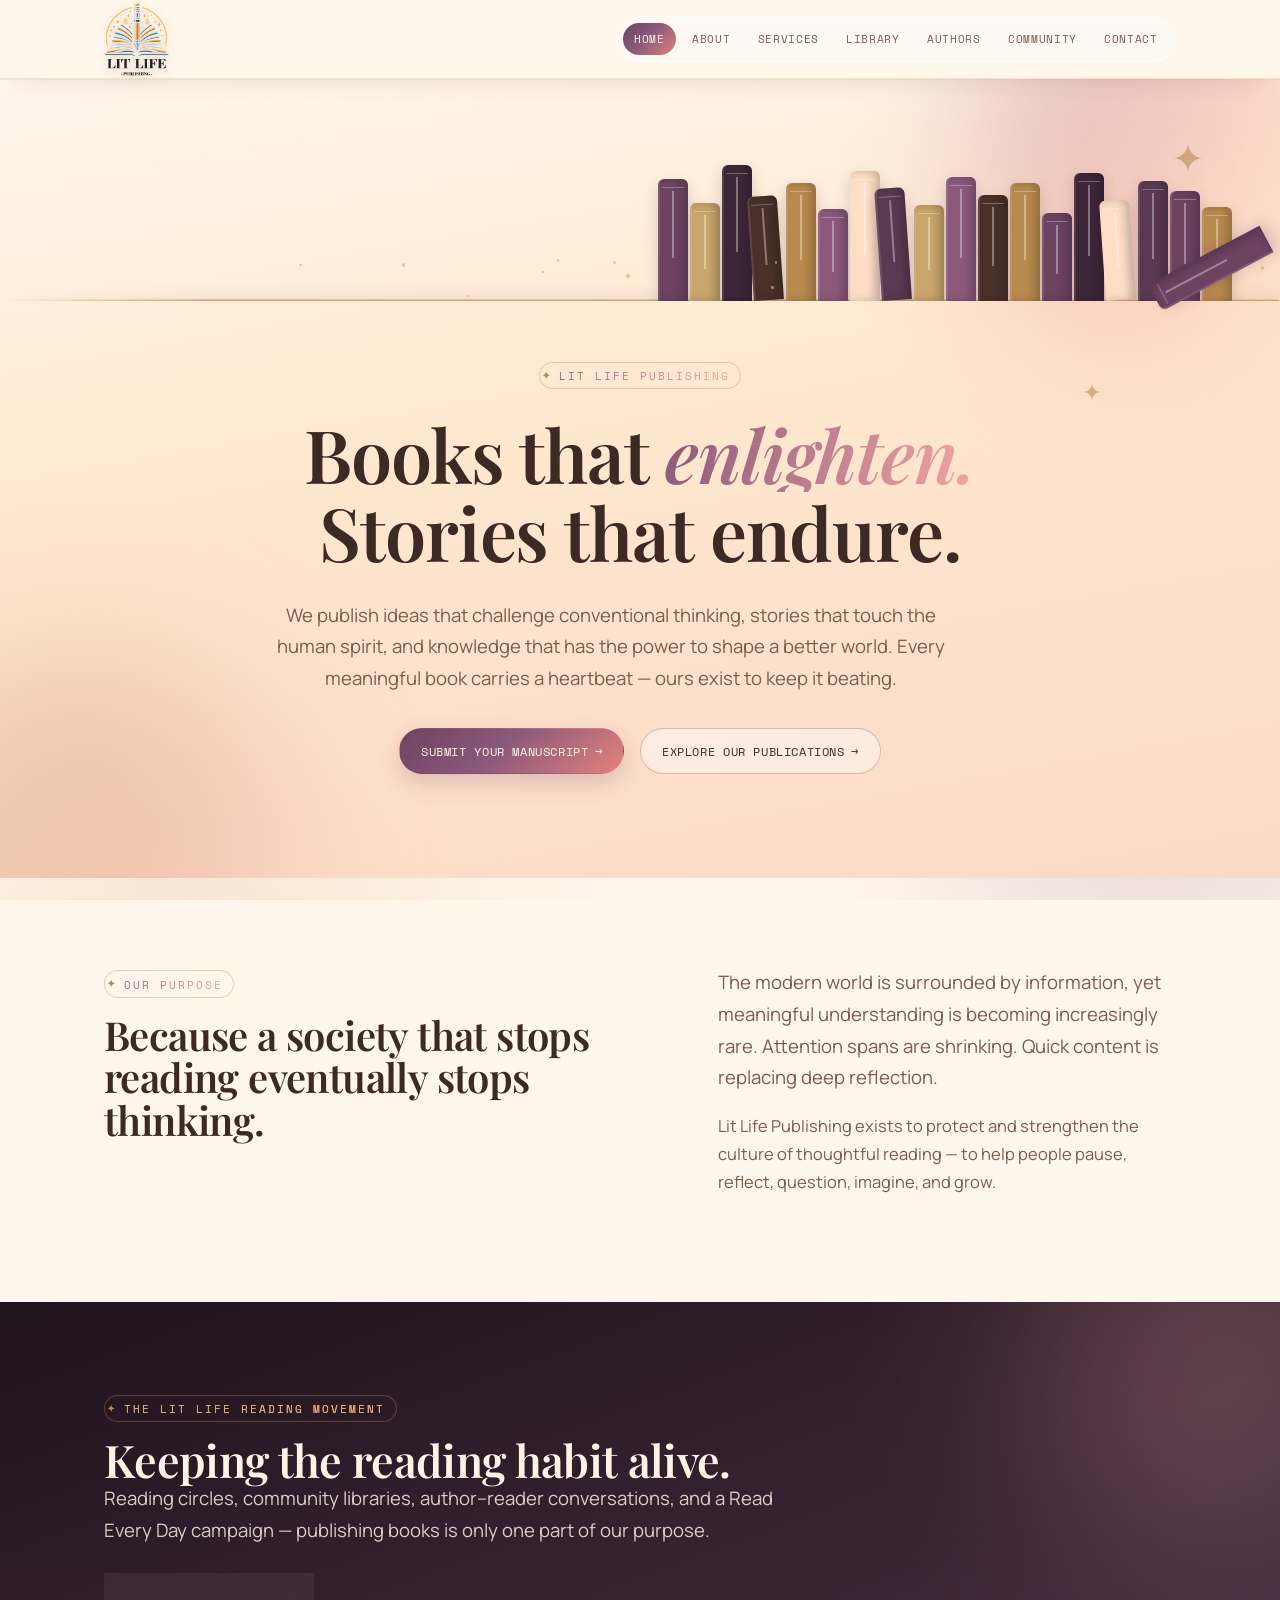
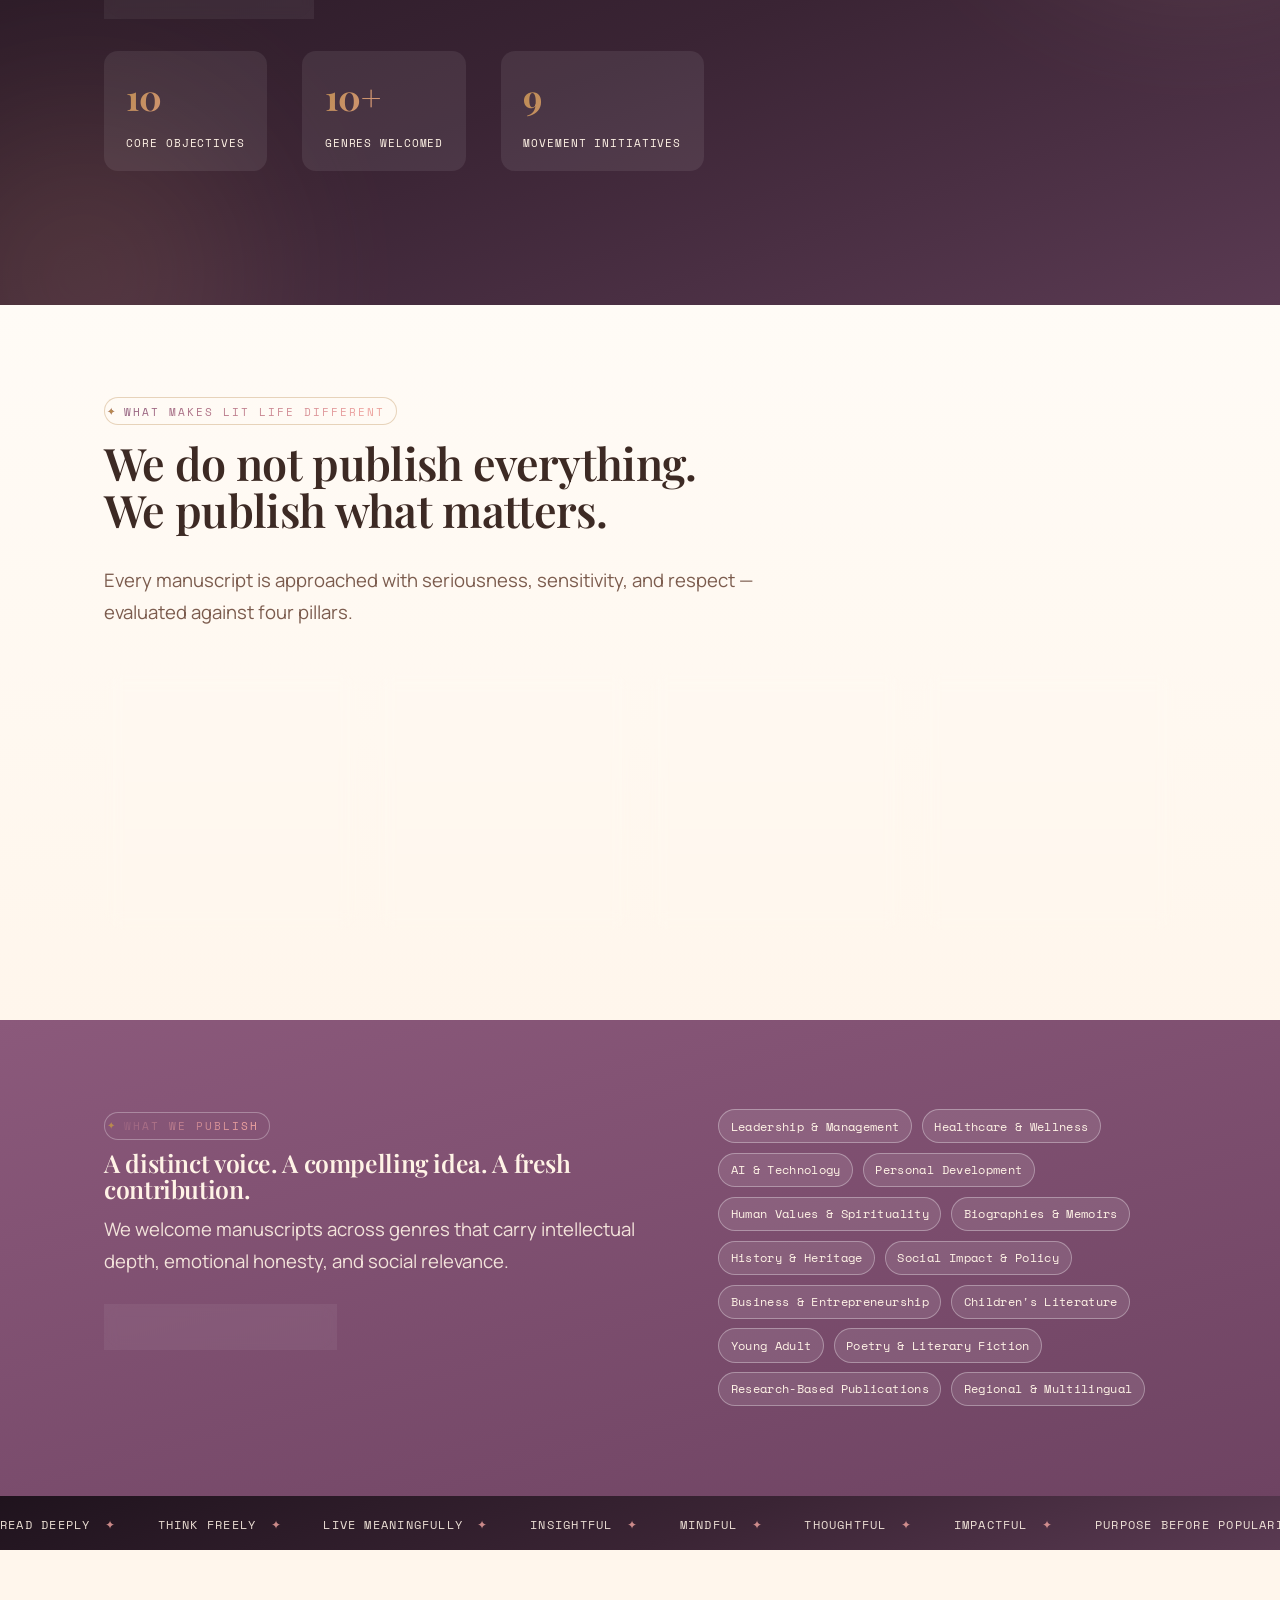
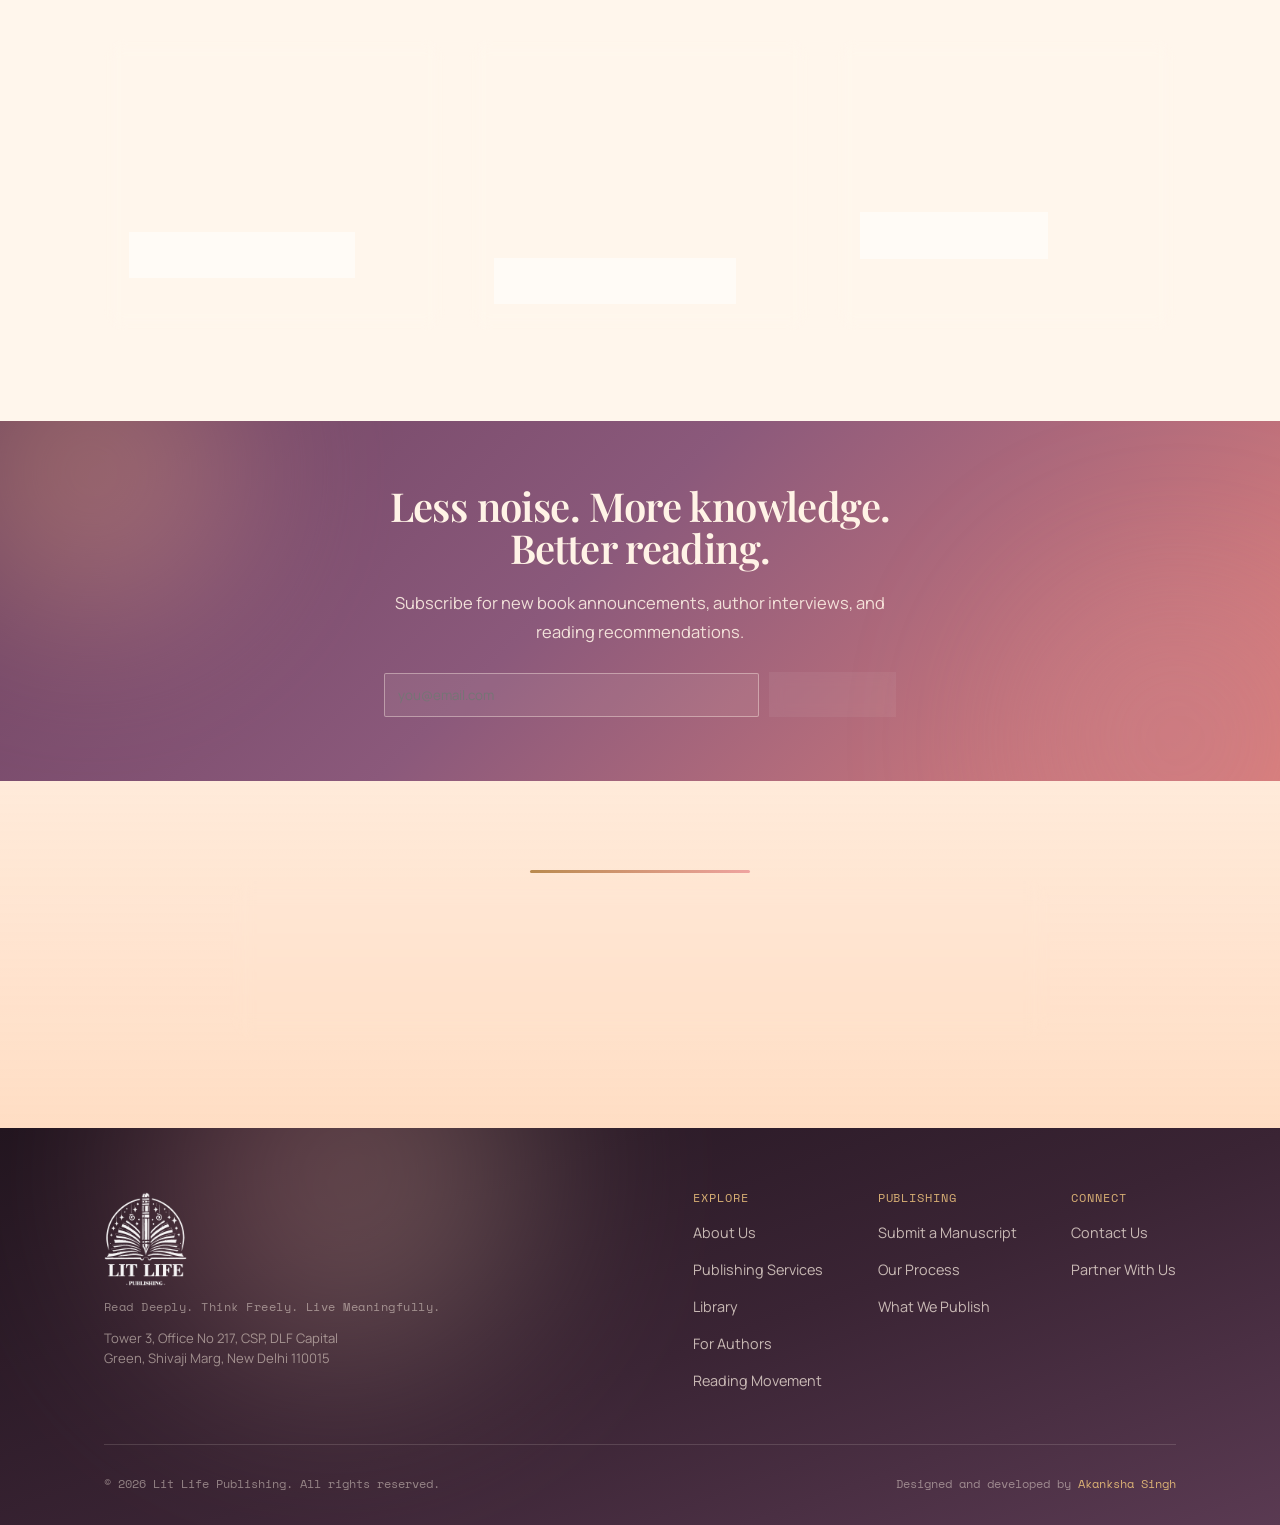
==== index.html @ a23cdd73 "Add files via upload" ====
<!doctype html>
<html lang="en">
<head>
<meta charset="UTF-8">
<meta name="viewport" content="width=device-width, initial-scale=1.0">
<title>Lit Life Publishing — Read Deeply. Think Freely. Live Meaningfully.</title>
<meta name="description" content="Lit Life Publishing is a publishing house for books that carry intellectual depth, emotional honesty, and lasting value. Submit a manuscript or explore our titles.">
<link rel="stylesheet" href="style.css">
<link rel="icon" type="image/png" href="logo.png">
</head>
<body>

<nav class="site-nav">
  <div class="nav-row">
    <a href="index.html" class="brand" aria-label="Lit Life Publishing — home"><img src="logo.png" alt="Lit Life Publishing" class="brand-logo"></a>
    <button class="nav-toggle" aria-expanded="false">Menu</button>
    <ul class="nav-links">
     <li><a href="index.html">Home</a></li>
      <li><a href="about.html">About</a></li>
      <li><a href="services.html">Services</a></li>
      <li><a href="library.html">Library</a></li>
      <li><a href="authors.html">Authors</a></li>
      <li><a href="community.html">Community</a></li>
      <li><a href="contact.html">Contact</a></li>
    </ul>
  </div>
</nav>


<!-- ================= SHELF HERO ================= -->
<header class="shelf-hero">
  <div class="shelf-wrap">
    <div class="shelf-row" aria-hidden="true">
      <div class="shelf-plank"></div>
      <div class="book-spine" style="--h:122px; background:#6E4362;"></div>
      <div class="book-spine" style="--h:98px; background:#C9A66B;"></div>
      <div class="book-spine" style="--h:136px; background:#3D2638;"></div>
      <div class="book-spine lean" style="--h:104px; background:#493129;"></div>
      <div class="book-spine" style="--h:118px; background:#B98A4E;"></div>
      <div class="book-spine" style="--h:92px; background:#8B597B;"></div>
      <div class="book-spine" style="--h:130px; background:#FFDEC7;"></div>
      <div class="book-spine lean" style="--h:112px; background:#5A3A52;"></div>
      <div class="book-spine" style="--h:96px; background:#C9A66B;"></div>
      <div class="book-spine" style="--h:124px; background:#8B597B;"></div>
      <div class="book-spine" style="--h:106px; background:#493129;"></div>
      <div class="book-spine" style="--h:118px; background:#B98A4E;"></div>
      <div class="book-spine" style="--h:88px; background:#6E4362;"></div>
      <div class="book-spine" style="--h:128px; background:#3D2638;"></div>
      <div class="book-spine lean" style="--h:100px; background:#FFDEC7;"></div>
      <div class="book-spine" style="--h:120px; background:#5A3A52;"></div>
      <div class="book-spine" style="--h:110px; background:#6E4362;"></div>
      <div class="book-spine" style="--h:94px; background:#B98A4E;"></div>
    </div>
  </div>

  <!-- the last book on the shelf: looks identical to its neighbours at rest,
       then tips, opens, and keeps falling with fluttering pages as the
       page scrolls (see main.js) -->
  <div class="book-spine falling-book" id="fallingBook" style="--h:126px;">
    <svg class="fb-open" viewBox="0 0 100 64" xmlns="http://www.w3.org/2000/svg">
      <path d="M50 6 L50 58" stroke="#3D2638" stroke-width="3" opacity="0.55"/>
      <path d="M50 8 C30 6, 8 10, 4 16 L6 54 C22 50, 40 52, 50 58 Z" fill="#FFDEC7"/>
      <path d="M50 8 C70 6, 92 10, 96 16 L94 54 C78 50, 60 52, 50 58 Z" fill="#FFF3E6"/>
      <path d="M46 8 L50 58 L54 8 Z" fill="rgba(0,0,0,0.16)"/>
      <path d="M14 22 C24 20, 34 21, 44 24" stroke="#D9B7A6" stroke-width="0.8" fill="none"/>
      <path d="M14 30 C24 28, 34 29, 42 31" stroke="#D9B7A6" stroke-width="0.8" fill="none"/>
      <path d="M13 38 C23 36, 33 37, 41 39" stroke="#D9B7A6" stroke-width="0.8" fill="none"/>
      <path d="M56 24 C66 21, 76 20, 86 22" stroke="#D9B7A6" stroke-width="0.8" fill="none"/>
      <path d="M58 31 C66 29, 76 28, 86 30" stroke="#D9B7A6" stroke-width="0.8" fill="none"/>
      <path d="M59 39 C67 37, 77 36, 87 38" stroke="#D9B7A6" stroke-width="0.8" fill="none"/>
    </svg>
    <span class="fb-page fb-page-1"></span>
    <span class="fb-page fb-page-2"></span>
    <span class="fb-page fb-page-3"></span>
  </div>

  <div class="motif motif-drift" style="top:8%; right:6%; width:30px; height:30px; z-index:4;"><svg viewBox="0 0 24 24" fill="currentColor"><path d="M12 0c0 6.63 5.37 12 12 12-6.63 0-12 5.37-12 12 0-6.63-5.37-12-12-12 6.63 0 12-5.37 12-12z"/></svg></div>
  <div class="motif motif-pulse" style="top:38%; right:14%; width:18px; height:18px; z-index:4;"><svg viewBox="0 0 24 24" fill="currentColor"><path d="M12 0c0 6.63 5.37 12 12 12-6.63 0-12 5.37-12 12 0-6.63-5.37-12-12-12 6.63 0 12-5.37 12-12z"/></svg></div>
  <div class="container">
    <div class="hero-copy">
      <span class="eyebrow">Lit Life Publishing</span>
      <h1>
        <span class="line"><span>Books that <em>enlighten.</em></span></span>
        <span class="line"><span>Stories that endure.</span></span>
      </h1>
      <p class="lede">We publish ideas that challenge conventional thinking, stories that touch the human spirit, and knowledge that has the power to shape a better world. Every meaningful book carries a heartbeat — ours exist to keep it beating.</p>
      <div class="hero-actions">
        <a href="authors.html" class="btn btn-brass">Submit Your Manuscript</a>
        <a href="services.html" class="btn btn-ghost-light">Explore Our Publications</a>
      </div>
    </div>
  </div>
</header>

<!-- ================= PURPOSE ================= -->
<section class="reveal-group">
  <div class="container">
    <!-- <div class="section-mark">
      <div class="drop-book">
        <svg viewBox="0 0 46 64" xmlns="http://www.w3.org/2000/svg">
          <rect x="2" y="4" width="42" height="56" rx="2" fill="#5A3A52"/>
          <rect x="6" y="8" width="34" height="48" rx="1" fill="#FFDEC7"/>
          <line x1="10" y1="16" x2="36" y2="16" stroke="#B98A4E" stroke-width="1"/>
          <line x1="10" y1="22" x2="30" y2="22" stroke="#B98A4E" stroke-width="1"/>
        </svg>
      </div>
    </div> -->
    <div class="two-col reveal">
      <div>
        <span class="eyebrow">Our Purpose</span>
        <h2 style="font-size:clamp(1.8rem,3.2vw,2.5rem); margin-top:0.4em;">Because a society that stops reading eventually stops thinking.</h2>
      </div>
      <div>
        <p class="lede">The modern world is surrounded by information, yet meaningful understanding is becoming increasingly rare. Attention spans are shrinking. Quick content is replacing deep reflection.</p>
        <p>Lit Life Publishing exists to protect and strengthen the culture of thoughtful reading — to help people pause, reflect, question, imagine, and grow.</p>
      </div>
    </div>
  </div>
</section>

<!-- ================= READING MOVEMENT TEASER ================= -->
<section class="section-forest reveal-group">
  <div class="container">
    <div class="head-row reveal" style="align-items:center;">
      <div>
        <span class="eyebrow" style="color:var(--brass-light);">The Lit Life Reading Movement</span>
        <h2>Keeping the reading habit alive.</h2>
        <p class="lede">Reading circles, community libraries, author–reader conversations, and a Read Every Day campaign — publishing books is only one part of our purpose.</p>
        <a href="readers.html" class="btn btn-ghost-light" style="margin-top:0.5rem;">Explore the Movement</a>
      </div>
      <div class="stat-row">
        <div class="stat"><b>10</b><span>Core Objectives</span></div>
        <div class="stat"><b>10+</b><span>Genres Welcomed</span></div>
        <div class="stat"><b>9</b><span>Movement Initiatives</span></div>
      </div>
    </div>
  </div>
</section>


<!-- ================= PILLARS ================= -->
<section class="section-alt section-pillars-light reveal-group">
  <div class="container">
    <div class="head-row reveal">
      <div>
        <span class="eyebrow">What Makes Lit Life Different</span>
        <h2>We do not publish everything.<br>We publish what matters.</h2>
      </div>
      <p class="lede" style="margin:0;">Every manuscript is approached with seriousness, sensitivity, and respect — evaluated against four pillars.</p>
    </div>
    <div class="pillars reveal">
      <div class="pillar">
        <span class="eyebrow">Insightful</span>
        <p style="margin-top:0.8rem;">Books that offer knowledge, perspective, and new ways of looking at the world.</p>
      </div>
      <div class="pillar">
        <span class="eyebrow">Mindful</span>
        <p style="margin-top:0.8rem;">Books that encourage reflection, empathy, balance, and conscious living.</p>
      </div>
      <div class="pillar">
        <span class="eyebrow">Thoughtful</span>
        <p style="margin-top:0.8rem;">Books created with depth, intention, and intellectual honesty.</p>
      </div>
      <div class="pillar">
        <span class="eyebrow">Impactful</span>
        <p style="margin-top:0.8rem;">Books that remain with the reader long after the final page.</p>
      </div>
    </div>
  </div>
</section>

<!-- ================= WHAT WE PUBLISH ================= -->
<section class="section-publish-mauve reveal-group">
  <div class="container">
    <div class="two-col reveal">
      <div>
        <span class="eyebrow">What We Publish</span>
        <h2 style="margin-top:0.4em;">A distinct voice. A compelling idea. A fresh contribution.</h2>
        <p class="lede">We welcome manuscripts across genres that carry intellectual depth, emotional honesty, and social relevance.</p>
        <a href="services.html" class="btn btn-ghost-light" style="margin-top:0.5rem;">See Publishing Services</a>
      </div>
      <div class="tag-cloud tag-cloud-light">
        <span class="tag">Leadership &amp; Management</span>
        <span class="tag">Healthcare &amp; Wellness</span>
        <span class="tag">AI &amp; Technology</span>
        <span class="tag">Personal Development</span>
        <span class="tag">Human Values &amp; Spirituality</span>
        <span class="tag">Biographies &amp; Memoirs</span>
        <span class="tag">History &amp; Heritage</span>
        <span class="tag">Social Impact &amp; Policy</span>
        <span class="tag">Business &amp; Entrepreneurship</span>
        <span class="tag">Children's Literature</span>
        <span class="tag">Young Adult</span>
        <span class="tag">Poetry &amp; Literary Fiction</span>
        <span class="tag">Research-Based Publications</span>
        <span class="tag">Regional &amp; Multilingual</span>
      </div>
    </div>
  </div>
</section>

<div class="marquee" aria-hidden="true">
  <div class="marquee-track">
    <span>Read Deeply</span><span>Think Freely</span><span>Live Meaningfully</span><span>Insightful</span><span>Mindful</span><span>Thoughtful</span><span>Impactful</span><span>Purpose Before Popularity</span>
  </div>
</div>


<!-- ================= CTA GRID ================= -->
<section class="reveal-group">
  <div class="container">
    <div class="grid grid-3 reveal">
      <div class="card">
        <span class="num">For Authors</span>
        <h3>Have a manuscript that deserves to be read?</h3>
        <p>Let us help you transform your ideas into a professionally published book.</p>
        <a href="authors.html" class="btn" style="margin-top:1.2rem;">Submit Your Manuscript</a>
      </div>
      <div class="card">
        <span class="num">For Readers</span>
        <h3>Looking for books that add value to your life?</h3>
        <p>Discover thoughtful publications created to inform, inspire, and transform.</p>
        <a href="services.html" class="btn" style="margin-top:1.2rem;">Explore Our Publications</a>
      </div>
      <div class="card">
        <span class="num">For Everyone</span>
        <h3>Believe reading can change society?</h3>
        <p>Join the Lit Life Reading Movement and help keep the culture of reading alive.</p>
        <a href="readers.html" class="btn" style="margin-top:1.2rem;">Join the Movement</a>
      </div>
    </div>
  </div>
</section>


<!-- ================= NEWSLETTER ================= -->
<section class="cta-strip">
  <div class="container" style="max-width:640px;">
    <h2>Less noise. More knowledge. Better reading.</h2>
    <p>Subscribe for new book announcements, author interviews, and reading recommendations.</p>
    <form data-form data-endpoint="https://formspree.io/f/xaqrvqpp" style="display:flex; gap:0.7rem; flex-wrap:wrap; justify-content:center;">
      <input type="email" required placeholder="you@email.com" aria-label="Email address"
        style="flex:1; min-width:220px; padding:0.9em 1em; border-radius:2px; border:1px solid rgba(255,243,230,0.4); background:rgba(255,243,230,0.08); color:var(--paper); font-family:var(--body);">
      <button class="btn btn-ghost-light" type="submit">Subscribe</button>
    </form>
  </div>
</section>

<!-- ================= PULL QUOTE ================= -->
<section class="section-alt reveal-group">
  <div class="container" ">
    <div class="jaali-divider reveal" style="margin-bottom:0.5rem;"></div>
    <blockquote class="pull reveal">"We believe the future will belong not merely to those who consume the most information, but to those who can think deeply, understand wisely, and act responsibly."</blockquote>
  </div>
</section>

<footer class="site-footer">
  <div class="container">
    <div class="footer-top">
      <div>
        <img src="logo.png" alt="Lit Life Publishing" class="footer-brand-logo">
        <p class="footer-tag">Read Deeply. Think Freely. Live Meaningfully.</p>
        <p class="footer-address">Tower 3, Office No 217, CSP, DLF Capital Green, Shivaji Marg, New Delhi 110015</p>
      </div>
      <div class="footer-cols">
        <div class="footer-col">
          <h4>Explore</h4>
          <ul>
            <li><a href="about.html">About Us</a></li>
            <li><a href="services.html">Publishing Services</a></li>
            <li><a href="library.html">Library</a></li>
            <li><a href="authors.html">For Authors</a></li>
            <li><a href="readers.html">Reading Movement</a></li>
          </ul>
        </div>
        <div class="footer-col">
          <h4>Publishing</h4>
          <ul>
            <li><a href="authors.html">Submit a Manuscript</a></li>
            <li><a href="services.html#process">Our Process</a></li>
            <li><a href="services.html#genres">What We Publish</a></li>
          </ul>
        </div>
        <div class="footer-col">
          <h4>Connect</h4>
          <ul>
            <li><a href="contact.html">Contact Us</a></li>
            <li><a href="contact.html#partner">Partner With Us</a></li>
          </ul>
        </div>
      </div>
    </div>
    <div class="footer-bottom">
      <span>© 2026 Lit Life Publishing. All rights reserved.</span>
      <span>Designed and developed by <a href="https://portfolio-zeta-six-towxatix7g.vercel.app/" target="_blank" rel="noopener">Akanksha Singh</a></span>
    </div>
  </div>
</footer>

<script src="main.js"></script>
</body>
</html>
---- style.css ----
@import url('https://fonts.googleapis.com/css2?family=Playfair+Display:ital,wght@0,500;0,600;0,700;0,800;1,500;1,600;1,700&family=Manrope:wght@300;400;500;600;700;800&family=Space+Mono:wght@400;700&family=Cormorant+Garamond:ital,wght@1,500;1,600;1,700&display=swap');

:root{
  --ink: #FFF6EC;
  --ink-2: #FFDEC7;
  --ink-3: #FFD0AF;
  --paper: #3D2A24;
  --paper-dim: #7C5C4E;
  --brass: #B98A4E;
  --brass-light: #D8AF74;
  --coral: #EFA3A0;
  --coral-2: #E2827C;
  --mauve: #8B597B;
  --mauve-2: #6E4362;
  --plum: #4A2E44;
  --plum-2: #2E1B2A;
  --on-dark: #FFF3E6;

  --grad-sunset: linear-gradient(120deg, #8B597B 0%, #EFA3A0 45%, #FFDEC7 75%, #D8AF74 100%);
  --grad-sunset-deep: linear-gradient(135deg, #6E4362 0%, #8B597B 45%, #E2827C 100%);
  --grad-dark: linear-gradient(160deg, #1F131D 0%, #3A2434 55%, #5A3A52 100%);
  --grad-gold: linear-gradient(120deg, #B98A4E, #EFA3A0);
  --grad-text: linear-gradient(100deg, var(--mauve), var(--coral) 45%, var(--brass) 75%, var(--mauve));

  --display: 'Playfair Display', serif;
  --script: 'Cormorant Garamond', serif;
  --body: 'Manrope', sans-serif;
  --mono: 'Space Mono', monospace;

  --max: 1200px;
  --edge: clamp(1.5rem, 5vw, 4rem);

  --ease: cubic-bezier(.22,.85,.32,1);
  --radius: 22px;
  --radius-sm: 14px;
  --radius-pill: 999px;
}

*,*::before,*::after{ box-sizing: border-box; }
html{ scroll-behavior: smooth; overflow-x: hidden; }
@media (prefers-reduced-motion: reduce){
  html{ scroll-behavior: auto; }
  *{ animation-duration: 0.001ms !important; animation-iteration-count: 1 !important; transition-duration: 0.001ms !important; }
}

body{
  margin:0;
  overflow-x: hidden;
  background: var(--ink);
  color: var(--paper);
  font-family: var(--body);
  font-size: 16.5px;
  line-height: 1.7;
  -webkit-font-smoothing: antialiased;
  position: relative;
}

/* fixed ambient gradient-mesh wash behind the entire site */
body::before{
  content:"";
  position: fixed; inset:0; z-index:0; pointer-events:none;
  background:
    radial-gradient(ellipse 55% 40% at 8% 0%, rgba(139,89,123,0.22), transparent 60%),
    radial-gradient(ellipse 50% 45% at 100% 15%, rgba(239,163,160,0.24), transparent 60%),
    radial-gradient(ellipse 60% 50% at 15% 100%, rgba(216,175,116,0.20), transparent 55%),
    radial-gradient(ellipse 45% 40% at 90% 95%, rgba(139,89,123,0.16), transparent 55%);
}
body > *{ position: relative; z-index: 1; }

img{ max-width:100%; display:block; }
a{ color: inherit; }

h1,h2,h3,h4{
  font-family: var(--display);
  font-weight: 600;
  line-height: 1.06;
  margin: 0 0 0.5em;
  letter-spacing: -0.015em;
  color: var(--paper);
}

.eyebrow{
  font-family: var(--mono);
  font-size: 0.7rem;
  letter-spacing: 0.18em;
  text-transform: uppercase;
  background: var(--grad-text);
  background-size: 200% auto;
  -webkit-background-clip: text; background-clip: text; color: transparent;
  animation: shimmerText 8s linear infinite;
  display:inline-flex;
  align-items:center;
  gap: 0.6em;
  padding: 0.3em 0.9em 0.3em 0.2em;
  border: 1px solid rgba(185,138,78,0.35);
  border-radius: var(--radius-pill);
  background-color: rgba(255,255,255,0.35);
}
.eyebrow::before{
  content:"✦";
  -webkit-text-fill-color: var(--brass);
  color: var(--brass);
  font-size: 0.9em;
}
@keyframes shimmerText{ to{ background-position: -200% center; } }

p{ margin: 0 0 1em; color: var(--paper-dim); }
.lede{ font-size: 1.16rem; color: var(--paper-dim); max-width: 62ch; }

.container{ max-width: var(--max); margin: 0 auto; padding: 0 var(--edge); position: relative; }

/* ==========================================================================
   CURSOR GLOW
   ========================================================================== */
.cursor-glow{
  position: fixed; top:0; left:0; width: 100px; height: 100px;
  border-radius: 10%; pointer-events: none; z-index: 3;
  background: radial-gradient(circle, rgba(239,163,160,0.16), rgba(139,89,123,0.08) 45%, transparent 70%);
  transform: translate(-50%,-50%);
  opacity: 0; transition: opacity .5s ease;
  will-change: transform; mix-blend-mode: multiply;
}
.cursor-glow.active{ opacity: 2; }
@media (max-width: 880px), (pointer:coarse){ .cursor-glow{ display:none; } }

/* ==========================================================================
   ORGANIC BLOBS — gradient morphing shapes used as ambient decoration
   ========================================================================== */
.blob{
  position:absolute; z-index:0; pointer-events:none;
  border-radius: 60% 40% 55% 45% / 45% 55% 40% 60%;
  filter: blur(4px);
  animation: blobMorph 14s ease-in-out infinite;
  opacity: 0.65;
}
.blob-blur{ filter: blur(46px); }
@keyframes blobMorph{
  0%,100%{ border-radius: 60% 40% 55% 45% / 45% 55% 40% 60%; transform: rotate(0deg) scale(1); }
  50%{ border-radius: 45% 55% 40% 60% / 55% 40% 60% 40%; transform: rotate(10deg) scale(1.07); }
}

/* small floating sparkle/paisley motifs (reused from logo iconography) */
.motif{ position:absolute; pointer-events:none; opacity: 0.6; z-index: 1; color: var(--brass); }
.motif svg{ width:100%; height:100%; display:block; }
.motif-drift{ animation: motifDrift 9s ease-in-out infinite; }
.motif-pulse{ animation: motifPulse 5s ease-in-out infinite; }
.motif-spin{ animation: motifSpin 44s linear infinite; }
@keyframes motifDrift{ 0%,100%{ transform: translateY(0) rotate(0deg);} 50%{ transform: translateY(-16px) rotate(8deg);} }
@keyframes motifPulse{ 0%,100%{ opacity:0.35; transform:scale(1);} 50%{ opacity:0.7; transform:scale(1.1);} }
@keyframes motifSpin{ to{ transform: rotate(360deg); } }

.gradient-divider{
  height: 3px; max-width: 220px; margin: 0 auto 1.4rem;
  background: var(--grad-gold); border-radius: var(--radius-pill);
  position: relative; overflow: hidden;
}
.gradient-divider::after{
  content:""; position:absolute; inset:0; background: linear-gradient(90deg, transparent, rgba(255,255,255,0.8), transparent);
  animation: dividerSweep 2.6s ease-in-out infinite;
}
@keyframes dividerSweep{ 0%{ transform: translateX(-100%);} 100%{ transform: translateX(100%);} }

/* ---------- buttons: gradient pills ---------- */
.btn{
  display:inline-flex; align-items:center; gap:0.55em;
  font-family: var(--mono);
  font-size: 0.76rem;
  letter-spacing: 0.05em;
  text-transform: uppercase;
  text-decoration:none;
  padding: 0.95em 1.7em;
  border-radius: var(--radius-pill);
  border: 1.5px solid rgba(73,49,41,0.18);
  background: rgba(255,255,255,0.5);
  backdrop-filter: blur(6px);
  color: var(--paper);
  cursor:pointer;
  position: relative;
  overflow: hidden;
  transition: color 0.3s ease, border-color .3s ease, transform 0.25s var(--ease), box-shadow .3s ease;
}
.btn::before{
  content:"";
  position:absolute; inset:0;
  background: var(--grad-sunset-deep);
  opacity: 0;
  transition: opacity .35s var(--ease);
  z-index: -1;
}
.btn:hover{ color: var(--on-dark); transform: translateY(-3px) scale(1.03); box-shadow: 0 14px 30px rgba(139,89,123,0.32); border-color:transparent; }
.btn:hover::before{ opacity: 1; }
.btn:active{ transform: translateY(-1px) scale(0.98); }
.btn-brass{ background: var(--grad-sunset-deep); border-color: transparent; color: var(--on-dark); box-shadow: 0 8px 22px rgba(139,89,123,0.28); }
.btn-brass::before{ background: linear-gradient(120deg, var(--brass), var(--coral)); }
.btn-brass:hover{ color: var(--plum-2); box-shadow: 0 14px 32px rgba(216,175,116,0.4); }
.btn-solid{ background: var(--plum); border-color: transparent; color: var(--on-dark); }
.btn-solid::before{ background: var(--grad-gold); }
.btn-solid:hover{ color: var(--plum-2); }
.btn-ghost-light{ border-color: rgba(255,243,230,0.5); background: rgba(255,255,255,0.06); color: var(--on-dark); }
.btn-ghost-light::before{ background: var(--on-dark); }
.btn-ghost-light:hover{ color: var(--plum-2); }
.shelf-hero .btn-ghost-light, .page-hero .btn-ghost-light{
  border-color: rgba(73,49,41,0.25); color: var(--paper); background: rgba(255,255,255,0.4);
}
.shelf-hero .btn-ghost-light::before, .page-hero .btn-ghost-light::before{ background: var(--grad-sunset-deep); }
.shelf-hero .btn-ghost-light:hover, .page-hero .btn-ghost-light:hover{ color: var(--on-dark); }
.btn::after{ content:"→"; transition: transform .3s var(--ease); position:relative; }
.btn:hover::after{ transform: translateX(4px); }

/* ==========================================================================
   NAV — glass pill
   ========================================================================== */
.site-nav{
  position: sticky; top:0; z-index: 200;
  background: var(--ink);
  border-bottom: 1px solid rgba(185,138,78,0.18);
  box-shadow: 0 1px 0 rgba(185,138,78,0.1), 0 12px 30px -18px rgba(73,49,41,0.2);
  animation: navIn .7s var(--ease) both;
}
@keyframes navIn{ from{ transform: translateY(-100%); } to{ transform: translateY(0); } }
.nav-row{
  max-width: var(--max); margin:0 auto; padding: 0 var(--edge);
  display:flex; align-items:center; justify-content:space-between;
  height: 78px;
}
.brand{
  font-family: var(--display);
  font-size: 2.3rem;
  text-decoration:none;
  color: var(--paper);
  display:flex; align-items:center; gap:0.6em;
  letter-spacing: -0.01em;
  transition: transform .3s var(--ease);
}
.brand:hover{ transform: translateY(-1px) scale(1.02); }
.brand .brand-logo{
  height: 74px; width:auto; display:block;
  filter: drop-shadow(0 3px 6px rgba(73,49,41,0.2));
  transition: transform .4s var(--ease);
}
.brand:hover .brand-logo{ transform: rotate(-5deg) scale(1.08); }
.brand .brand-mark{ color: var(--brass); font-style: italic; }
.nav-links{ display:flex; gap: 0.3rem; list-style:none; margin:0; padding: 6px; background: rgba(255,255,255,0.4); border-radius: var(--radius-pill); border: 1px solid rgba(255,255,255,0.6); }
.nav-links a{
  text-decoration:none; font-family: var(--mono); font-size: 0.7rem;
  letter-spacing: 0.06em; text-transform: uppercase; color: var(--paper-dim);
  position:relative; padding: 0.6em 1em; border-radius: var(--radius-pill);
  transition: color .25s ease, background .3s ease;
  display:inline-block;
}
.nav-links a:hover{ color: var(--paper); background: rgba(255,255,255,0.7); }
.nav-links a.active{ color: var(--on-dark); background: var(--grad-sunset-deep); }
.nav-toggle{ display:none; }

@media (max-width: 880px){
  .nav-links{
    position:fixed; inset: 84px 16px auto 16px; background: var(--ink);
    flex-direction:column; padding: 1.2rem; gap: 0.4rem; border-radius: var(--radius);
    transform: translateY(-8px); opacity:0; pointer-events:none;
    transition: opacity .2s ease, transform .2s ease;
    box-shadow: 0 20px 44px rgba(73,49,41,0.22);
  }
  .nav-links.open{ opacity:1; pointer-events:auto; transform: translateY(0); }
  .nav-links a{ display:block; }
  .nav-toggle{
    display:block; background: var(--grad-sunset-deep); border:none; cursor:pointer;
    font-family: var(--mono); font-size: 0.75rem; letter-spacing: 0.08em;
    text-transform: uppercase; color: var(--on-dark); padding: 0.6em 1.1em; border-radius: var(--radius-pill);
  }
}

/* ==========================================================================
   MARQUEE — gradient ribbon
   ========================================================================== */
.marquee{
  overflow: hidden; white-space: nowrap; background: var(--grad-dark);
  padding: 0.8rem 0;
  position: relative;
}
.marquee-track{
  display:inline-flex; gap: 2.6rem; animation: marqueeScroll 30s linear infinite;
  will-change: transform;
}
.marquee:hover .marquee-track{ animation-play-state: paused; }
.marquee span{
  font-family: var(--mono); font-size: 0.76rem; letter-spacing: 0.1em; text-transform: uppercase;
  color: var(--on-dark); opacity: 0.9; display:inline-flex; align-items:center; gap: 0.9rem;
}
.marquee span::after{ content:"✦"; color: var(--coral); opacity: 0.9; }
@keyframes marqueeScroll{ from{ transform: translateX(0);} to{ transform: translateX(-50%);} }

/* ==========================================================================
   SHELF + FALLING BOOK
   ========================================================================== */
.shelf-hero{
  position: relative;
  background: linear-gradient(170deg, #FFF6EC 0%, #FFE7CE 45%, #FBD9C8 100%);
  color: var(--paper);
  overflow: hidden;
  padding-top: 3.4rem;
}
.shelf-hero::before{
  content:""; position:absolute; top:-120px; right:-120px; width:420px; height:420px; z-index:0;
  background: var(--grad-sunset); border-radius: 50%; filter: blur(70px); opacity: 0.45;
}
.shelf-hero::after{
  content:""; position:absolute; bottom:-160px; left:-100px; width:380px; height:380px; z-index:0;
  background: linear-gradient(140deg, var(--brass), var(--coral)); border-radius: 50%; filter: blur(80px); opacity: 0.35;
}
.shelf-hero .container{ position:relative; z-index: 3; }

.shelf-wrap{ position: relative; width: 100%; }

.shelf-row{
  display:flex; align-items:flex-end; justify-content:flex-end; gap: 2px;
  height: 168px;
  position: relative;
  z-index: 2;
  padding: 0 clamp(1rem, 4vw, 3rem);
  width: 100%;
  overflow: hidden;
  mask-image: linear-gradient(to right, transparent 0%, black 16%);
  -webkit-mask-image: linear-gradient(to right, transparent 0%, black 16%);
}
.shelf-plank{
  position:absolute; left:0; right:0; bottom: -16px; height: 18px;
  background: linear-gradient(180deg, #D8AF74 0%, #8B597B 55%, #4A2E44 100%);
  box-shadow: 0 10px 24px rgba(74,46,68,0.3), inset 0 1px 0 rgba(255,255,255,0.3);
  border-radius: 4px;
}
.shelf-plank::after{
  content:""; position:absolute; left:0; right:0; bottom:-6px; height:6px;
  background: rgba(74,46,68,0.18); filter: blur(4px);
}
.book-spine{
  width: 30px; height: var(--h, 110px);
  border-radius: 6px 6px 0 0;
  position: relative;
  box-shadow: inset -5px 0 10px rgba(0,0,0,0.2), inset 2px 0 0 rgba(255,255,255,0.12), 0 6px 14px rgba(74,46,68,0.2);
  flex-shrink:0;
  transition: transform .4s var(--ease);
}
.book-spine:hover{ transform: translateY(-8px) rotate(-2deg); }
.book-spine.lean{ transform: rotate(-4deg); transform-origin: bottom left; }
.book-spine.lean:hover{ transform: rotate(-4deg) translateY(-6px); }
.book-spine::after{
  content:""; position:absolute; top: 12px; left: 50%; transform: translateX(-50%);
  width: 2px; height: 55%;
  background: rgba(255,255,255,0.35);
}
.book-spine::before{
  content:""; position:absolute; top:8px; left:4px; right:4px; height:1px;
  background: rgba(255,255,255,0.28);
}
.book-spine.gap{ background:transparent; box-shadow:none; }
.book-spine.gap:hover{ transform:none; }

.hero-copy{
  position: relative; z-index: 4;
  padding: 3.6rem 0 6.5rem;
  max-width: 740px;
  text-align: center;
  margin: 0 auto;
}
.hero-copy .eyebrow{ opacity:0; animation: lineUp .7s var(--ease) .15s both; }
.hero-copy h1{
  color: var(--paper);
  font-size: clamp(2.7rem, 5.8vw, 4.6rem);
  margin: 0.34em 0 0.4em;
}
.hero-copy h1 .line{ display:block; overflow:hidden; }
.hero-copy h1 .line span{ display:block; opacity:0; transform: translateY(110%); animation: lineUp .8s var(--ease) forwards; }
.hero-copy h1 .line:nth-child(1) span{ animation-delay: .28s; }
.hero-copy h1 .line:nth-child(2) span{ animation-delay: .42s; }
.hero-copy h1 em{
  font-style: italic;
  background: var(--grad-text);
  background-size: 220% auto;
  -webkit-background-clip: text; background-clip: text; color: transparent;
  animation: shimmerText2 6s linear infinite;
}
@keyframes shimmerText2{ to{ background-position: -220% center; } }
.hero-copy .lede{ color: var(--paper-dim); font-size: 1.16rem; opacity:0; animation: lineUp .8s var(--ease) .58s both; }
.hero-actions{ display:flex; gap: 1rem; margin-top: 2.1rem; flex-wrap:wrap; justify-content: center; opacity:0; animation: lineUp .8s var(--ease) .74s both; }
@keyframes lineUp{ from{ opacity:0; transform: translateY(16px);} to{ opacity:1; transform: translateY(0);} }

.book-spine.falling-book{
  position: absolute;
  top: 96px; right: clamp(1rem, 4vw, 3rem);
  z-index: 5;
  background: #6E4362;
  transition: background .3s ease, box-shadow .3s ease;
  transform-origin: 60% 65%;
  will-change: transform;
}
.book-spine.falling-book:hover{ transform: none; }
.book-spine.falling-book::before,
.book-spine.falling-book::after{ transition: opacity .25s ease; }
.falling-book.detached{ position: fixed; z-index: 150; pointer-events: none; }
.falling-book.tipping{ background: transparent; box-shadow: none; }
.falling-book.tipping::before,
.falling-book.tipping::after{ opacity: 0; }
.fb-open{
  position: absolute; left: 50%; top: 50%;
  width: 118px; height: 76px;
  transform: translate(-50%, -50%);
  opacity: 0;
  transition: opacity .35s ease;
  filter: drop-shadow(0 10px 14px rgba(74,46,68,0.32));
  pointer-events: none;
}
.falling-book.tipping .fb-open{ opacity: 1; }
.fb-page{
  position: absolute; left: 50%; top: 50%;
  width: 13px; height: 17px;
  background: #FFDEC7;
  border-radius: 2px 8px 2px 8px;
  box-shadow: 0 2px 6px rgba(74,46,68,0.22);
  opacity: 0;
  pointer-events: none;
}
.falling-book.mid-fall .fb-page-1{ animation: flutter1 1.15s ease-out forwards; }
.falling-book.mid-fall .fb-page-2{ animation: flutter2 1.35s ease-out .12s forwards; }
.falling-book.mid-fall .fb-page-3{ animation: flutter3 1.05s ease-out .28s forwards; }
@keyframes flutter1{ 0%{ opacity:0; transform: translate(-50%,-50%) rotate(0deg);} 18%{ opacity:0.9;} 100%{ opacity:0; transform: translate(calc(-50% - 42px), calc(-50% - 50px)) rotate(170deg);} }
@keyframes flutter2{ 0%{ opacity:0; transform: translate(-50%,-50%) rotate(0deg);} 18%{ opacity:0.85;} 100%{ opacity:0; transform: translate(calc(-50% + 34px), calc(-50% - 64px)) rotate(-150deg);} }
@keyframes flutter3{ 0%{ opacity:0; transform: translate(-50%,-50%) rotate(0deg);} 18%{ opacity:0.8;} 100%{ opacity:0; transform: translate(calc(-50% - 10px), calc(-50% - 78px)) rotate(230deg);} }

.impact-puff{
  position:absolute; width: 46px; height: 14px; border-radius: 50%;
  background: radial-gradient(ellipse, rgba(216,175,116,0.6), transparent 70%);
  pointer-events:none; z-index:4;
  transform: translate(-50%, -50%) scale(0.3); opacity: 0;
  animation: puffOut .55s ease-out forwards;
}
@keyframes puffOut{ 0%{ transform: translate(-50%,-50%) scale(0.3); opacity: 0.8;} 100%{ transform: translate(-50%,-50%) scale(1.9); opacity: 0;} }
@media (prefers-reduced-motion: reduce){ .book-spine.falling-book{ transform: none !important; } }

.dust-mote{ position:absolute; border-radius:50%; background: rgba(216,175,116,0.65); pointer-events:none; animation: floatMote linear infinite; }
@keyframes floatMote{ 0%{ transform: translateY(0) translateX(0); opacity:0;} 10%{ opacity: 0.7;} 90%{ opacity: 0.4;} 100%{ transform: translateY(-140px) translateX(18px); opacity:0;} }

.section-mark{ text-align:center; margin-bottom: 2.6rem; }

.reveal{ opacity:0; transform: translateY(30px) scale(0.98); transition: opacity .8s var(--ease), transform .8s var(--ease); }
.in-view .reveal{ opacity:1; transform: translateY(0) scale(1); }
.reveal.d1{ transition-delay: .1s; } .reveal.d2{ transition-delay: .2s; } .reveal.d3{ transition-delay: .3s; } .reveal.d4{ transition-delay: .4s; }

.in-view .grid.reveal > *{ opacity:0; transform: translateY(24px); animation: staggerUp .7s var(--ease) forwards; }
.in-view .grid.reveal > *:nth-child(1){ animation-delay: .05s; }
.in-view .grid.reveal > *:nth-child(2){ animation-delay: .12s; }
.in-view .grid.reveal > *:nth-child(3){ animation-delay: .19s; }
.in-view .grid.reveal > *:nth-child(4){ animation-delay: .26s; }
.in-view .grid.reveal > *:nth-child(5){ animation-delay: .33s; }
.in-view .grid.reveal > *:nth-child(6){ animation-delay: .40s; }
.in-view .grid.reveal > *:nth-child(7){ animation-delay: .47s; }
.in-view .grid.reveal > *:nth-child(8){ animation-delay: .54s; }
.in-view .grid.reveal > *:nth-child(9){ animation-delay: .61s; }
.in-view .grid.reveal > *:nth-child(10){ animation-delay: .68s; }
@keyframes staggerUp{ to{ opacity:1; transform: translateY(0); } }

.in-view .pillars.reveal .pillar{ opacity:0; transform: translateY(20px); animation: staggerUp .7s var(--ease) forwards; }
.in-view .pillars.reveal .pillar:nth-child(1){ animation-delay:.05s; }
.in-view .pillars.reveal .pillar:nth-child(2){ animation-delay:.15s; }
.in-view .pillars.reveal .pillar:nth-child(3){ animation-delay:.25s; }
.in-view .pillars.reveal .pillar:nth-child(4){ animation-delay:.35s; }

/* ==========================================================================
   SHARED SECTIONS
   ========================================================================== */
section{ padding: 5.6rem 0; position: relative; }
.section-tight{ padding: 3.6rem 0; }
.section-alt{
  background: linear-gradient(180deg, rgba(255,222,199,0.5), rgba(255,208,175,0.65));
  position: relative; overflow: hidden;
}
.section-pillars-light{
  background: linear-gradient(180deg, #FFFBF6, #FFF6EC);
}
.section-dark, .section-forest{
  background: var(--grad-dark);
  color: var(--on-dark);
  position: relative; overflow: hidden;
}
.section-dark h2, .section-dark h3, .section-forest h2, .section-forest h3{ color: var(--on-dark); }
.section-dark p, .section-forest p{ color: rgba(255,243,230,0.82); }
.section-dark::before, .section-forest::before{
  content:""; position:absolute; top:-140px; right:-100px; width:380px; height:380px; z-index:0;
  background: var(--grad-sunset); border-radius: 50%; filter: blur(90px); opacity: 0.22; pointer-events:none;
}
.section-dark::after, .section-forest::after{
  content:""; position:absolute; bottom:-140px; left:-90px; width:340px; height:340px; z-index:0;
  background: linear-gradient(140deg, var(--brass), var(--coral)); border-radius: 50%; filter: blur(90px); opacity: 0.16; pointer-events:none;
}
.section-dark .container, .section-forest .container{ z-index:1; }

.head-row{ display:flex; justify-content:space-between; align-items:flex-end; gap:2rem; margin-bottom: 2.8rem; flex-wrap:wrap; }
.head-row h2{ font-size: clamp(1.95rem, 3.5vw, 2.8rem); margin:0.3em 0 0; }

.grid{ display:grid; gap: 1.5rem; }
.grid-2{ grid-template-columns: repeat(2,1fr); }
.grid-3{ grid-template-columns: repeat(3,1fr); }
.grid-4{ grid-template-columns: repeat(4,1fr); }
@media (max-width: 900px){ .grid-3,.grid-4{ grid-template-columns: repeat(2,1fr); } }
@media (max-width: 620px){ .grid-2,.grid-3,.grid-4{ grid-template-columns: 1fr; } }

/* ---------- glassmorphic gradient-border cards ---------- */
.card{
  position: relative;
  padding: 2.1rem 1.6rem 1.7rem;
  border-radius: var(--radius);
  background: linear-gradient(165deg, rgba(255,255,255,0.6), rgba(255,255,255,0.25));
  backdrop-filter: blur(10px);
  box-shadow: 0 4px 22px rgba(73,49,41,0.08);
  transition: transform .45s var(--ease), box-shadow .45s var(--ease);
  isolation: isolate;
}
.card::before{
  content:""; position:absolute; inset:0; border-radius: var(--radius); padding:1.5px;
  background: linear-gradient(135deg, var(--brass), var(--coral), var(--mauve));
  -webkit-mask: linear-gradient(#fff 0 0) content-box, linear-gradient(#fff 0 0);
  -webkit-mask-composite: xor; mask-composite: exclude;
  opacity: 0.55; transition: opacity .4s ease; pointer-events:none; z-index:-1;
}
.card:hover{ transform: translateY(-8px) rotate(-0.4deg); box-shadow: 0 22px 40px rgba(139,89,123,0.22); }
.card:hover::before{ opacity: 1; }
.card .num{
  font-family: var(--display); font-style: italic; font-weight:500; font-size: 1.7rem;
  background: var(--grad-gold); -webkit-background-clip:text; background-clip:text; color:transparent;
  display:block; line-height:1;
}
.card h3{ font-size: 1.16rem; margin: 0.7em 0 0.45em; }
.card p{ font-size: 0.96rem; margin:0; }

.section-dark .card, .section-forest .card{
  background: linear-gradient(165deg, rgba(255,255,255,0.1), rgba(255,255,255,0.03));
  box-shadow: none;
}
.section-dark .card h3, .section-forest .card h3{ color: var(--on-dark); }

.pillars{ display:grid; grid-template-columns: repeat(4,1fr); gap: 1.1rem; }
.pillar{
  background: linear-gradient(165deg, rgba(255,255,255,0.65), rgba(255,255,255,0.28));
  backdrop-filter: blur(8px);
  border-radius: var(--radius);
  padding: 2.2rem 1.5rem;
  transition: background .3s ease, transform .35s var(--ease), box-shadow .35s var(--ease);
  position: relative;
  box-shadow: 0 4px 18px rgba(73,49,41,0.06);
}
.pillar:nth-child(1){ background: linear-gradient(165deg, rgba(226,130,124,0.5), rgba(255,255,255,0.18)); box-shadow: inset 0 4px 0 0 var(--coral-2), inset 0 -4px 0 0 var(--coral-2), 0 4px 18px rgba(73,49,41,0.06); }
.pillar:nth-child(2){ background: linear-gradient(165deg, rgba(110,67,98,0.42), rgba(255,255,255,0.18)); box-shadow: inset 0 4px 0 0 var(--mauve-2), inset 0 -4px 0 0 var(--mauve-2), 0 4px 18px rgba(73,49,41,0.06); }
.pillar:nth-child(3){ background: linear-gradient(165deg, rgba(185,138,78,0.55), rgba(255,255,255,0.18)); box-shadow: inset 0 4px 0 0 var(--brass), inset 0 -4px 0 0 var(--brass), 0 4px 18px rgba(73,49,41,0.06); }
.pillar:nth-child(4){ background: linear-gradient(165deg, rgba(74,46,68,0.28), rgba(255,255,255,0.22)); box-shadow: inset 0 4px 0 0 var(--plum), inset 0 -4px 0 0 var(--plum), 0 4px 18px rgba(73,49,41,0.06); }
.pillar:hover{ transform: translateY(-6px) scale(1.02); box-shadow: inset 0 4px 0 0 currentColor, inset 0 -4px 0 0 currentColor, 0 18px 34px rgba(139,89,123,0.2); }
.pillar .eyebrow{ margin-bottom: 0.9rem; }
@media (max-width:900px){ .pillars{ grid-template-columns: repeat(2,1fr);} }
@media (max-width:560px){ .pillars{ grid-template-columns: 1fr;} }

blockquote.pull{
  font-family: var(--display); font-weight: 10;
  font-size: clamp(0.2rem, 1.8vw, 1.9rem);
  letter-spacing: 0.01em;
  color: var(--paper); margin: 0 auto; position: relative;
  max-width: 820px;
  padding: 0.0001rem 7rem;
  background: linear-gradient(165deg, rgba(255,255,255,0.6), rgba(255,255,255,0.25));
  backdrop-filter: blur(10px);
  border-radius: var(--radius);
  text-align: center;
}
blockquote.pull::before{
  content:"\201C"; position:absolute; left: 50%; top: -0.3em; transform: translateX(-50%); font-size: 2.2em;
  background: var(--grad-text); -webkit-background-clip:text; background-clip:text; color:transparent;
  font-family: var(--script); line-height:1;
}

.list-check{ list-style:none; margin:0; padding:0; }
.list-check li{
  padding: 0.6em 0 0.6em 2em; position:relative;
  border-bottom: 1px solid rgba(185,138,78,0.18);
  color: var(--paper-dim); font-size: 0.98rem;
  transition: padding-left .3s ease, color .3s ease;
}
.list-check li:hover{ padding-left: 2.4em; color: var(--paper); }
.list-check li::before{
  content:"✦"; position:absolute; left:0; top:0.6em;
  background: var(--grad-gold); -webkit-background-clip:text; background-clip:text; color:transparent;
  font-size: 0.85em;
}

.tag-cloud{ display:flex; flex-wrap:wrap; gap: 0.6rem; }
.tag{
  font-family: var(--mono); font-size: 0.72rem; letter-spacing: 0.03em;
  padding: 0.55em 1em; border-radius: var(--radius-pill);
  color: var(--paper-dim);
  background: rgba(255,255,255,0.4);
  border: 1px solid rgba(185,138,78,0.28);
  transition: border-color .3s ease, color .3s ease, transform .3s ease, background .3s ease, box-shadow .3s ease;
}
.tag:hover{ color: var(--on-dark); background: var(--grad-sunset-deep); border-color: transparent; transform: translateY(-3px); box-shadow: 0 10px 20px rgba(139,89,123,0.3); }

.stat-row{ display:flex; gap: 2.2rem; flex-wrap:wrap; }
.stat{ background: rgba(255,255,255,0.08); border-radius: var(--radius-sm); padding: 1rem 1.4rem; }
.stat b{ display:block; font-family: var(--display); font-size: 2.2rem; background: var(--grad-gold); -webkit-background-clip:text; background-clip:text; color:transparent; }
.stat span{ font-family: var(--mono); font-size: 0.7rem; text-transform:uppercase; letter-spacing:.08em; }

.cta-strip{
  background: var(--grad-sunset-deep);
  color: var(--on-dark);
  padding: 4rem 0; text-align:center;
  position: relative; overflow: hidden;
}
.cta-strip::before{
  content:""; position:absolute; top:-100px; left:-60px; width:300px; height:300px;
  background: var(--grad-gold); border-radius: 50%; filter: blur(80px); opacity:0.4; pointer-events:none;
}
.cta-strip::after{
  content:""; position:absolute; bottom:-120px; right:-60px; width:320px; height:320px;
  background: linear-gradient(140deg, var(--coral), var(--mauve)); border-radius: 50%; filter: blur(90px); opacity:0.35; pointer-events:none;
}
.cta-strip h2{ color: var(--on-dark); font-size: clamp(1.75rem, 3.5vw, 2.5rem); position:relative; }
.cta-strip p{ color: rgba(255,243,230,0.88); margin-bottom: 1.7rem; position:relative; }
.cta-strip .container{ position:relative; }

.steps{ display:flex; flex-direction:column; gap: 0.9rem; }
.step{
  display:grid; grid-template-columns: 90px 1fr; gap: 1.4rem;
  padding: 1.5rem 1.6rem; border-radius: var(--radius-sm);
  background: linear-gradient(100deg, rgba(255,255,255,0.55), rgba(255,255,255,0.2));
  border-left: 3px solid transparent;
  transition: background .3s ease, transform .3s var(--ease), border-color .3s ease;
}
.step:hover{ background: linear-gradient(100deg, rgba(255,255,255,0.75), rgba(255,255,255,0.35)); transform: translateX(6px); border-left-color: var(--coral); }
.step .step-num{ font-family: var(--display); font-style: italic; font-weight:500; font-size: 2rem; background: var(--grad-gold); -webkit-background-clip:text; background-clip:text; color:transparent; }
.step h3{ font-size: 1.1rem; margin: 0 0 0.3em; }
.step p{ margin:0; font-size: 0.95rem; }

.form-panel{
  background: linear-gradient(165deg, rgba(255,255,255,0.7), rgba(255,255,255,0.3));
  backdrop-filter: blur(12px);
  padding: 2.6rem; border-radius: var(--radius);
  box-shadow: 0 20px 50px rgba(73,49,41,0.1);
  position: relative;
}
.form-panel::before{
  content:""; position:absolute; inset:0; border-radius: var(--radius); padding:1.5px;
  background: var(--grad-sunset);
  -webkit-mask: linear-gradient(#fff 0 0) content-box, linear-gradient(#fff 0 0);
  -webkit-mask-composite: xor; mask-composite: exclude;
  opacity: 0.5; pointer-events:none;
}
.form-row{ display:grid; grid-template-columns: 1fr 1fr; gap: 1.2rem; }
@media (max-width:620px){ .form-row{ grid-template-columns: 1fr; } }
.field{ margin-bottom: 1.2rem; }
.field label{ display:block; font-family: var(--mono); font-size: 0.72rem; letter-spacing: 0.06em; text-transform: uppercase; margin-bottom: 0.5em; color: var(--paper-dim); }
.field input, .field select, .field textarea{
  width: 100%; padding: 0.9em 1em; font-family: var(--body); font-size: 0.98rem;
  border: 1.5px solid rgba(185,138,78,0.3); background: rgba(255,255,255,0.7); border-radius: var(--radius-sm); color: var(--paper);
  transition: border-color .25s ease, box-shadow .25s ease, background .25s ease;
}
.field input::placeholder, .field textarea::placeholder{ color: rgba(124,92,78,0.55); }
.field textarea{ resize: vertical; min-height: 120px; }
.field input:focus, .field select:focus, .field textarea:focus{
  outline: none; border-color: var(--mauve); background: #fff; box-shadow: 0 0 0 4px rgba(139,89,123,0.14);
}
.form-note{ font-size: 0.85rem; color: var(--paper-dim); margin-top: 0.6rem; }
.form-success{
  display:none; background: var(--grad-dark); color: var(--on-dark); padding: 1.5rem 1.7rem; border-radius: var(--radius-sm); margin-top: 1rem; font-family: var(--mono); font-size: 0.85rem;
  animation: staggerUp .5s var(--ease);
}
.form-success.show{ display:block; }

.contact-block{
  display:flex; flex-direction: column; align-items: flex-start; gap: 0.7rem; padding: 1.3rem 1.4rem; margin-bottom: 0.7rem; border-radius: var(--radius-sm);
  background: linear-gradient(100deg, rgba(255,255,255,0.5), rgba(255,255,255,0.2));
  transition: transform .3s var(--ease), background .3s ease;
}
.contact-block:hover{ transform: translateX(4px); background: linear-gradient(100deg, rgba(255,255,255,0.7), rgba(255,255,255,0.32)); }
.contact-block .eyebrow{ white-space: nowrap; }
.contact-block p{ line-height: 1.55; }

/* ---------- footer: gradient dark ---------- */
footer.site-footer{
  background: var(--grad-dark);
  color: rgba(255,243,230,0.75);
  padding: 4rem 0 2rem;
  position: relative; z-index: 3; overflow: hidden;
}
footer.site-footer::before{
  content:""; position:absolute; top:-160px; left:10%; width:400px; height:400px;
  background: var(--grad-sunset); border-radius: 50%; filter: blur(100px); opacity:0.3; pointer-events:none;
}
.footer-top{ display:flex; justify-content:space-between; gap: 2.6rem; flex-wrap:wrap; padding-bottom: 2.6rem; border-bottom: 1px solid rgba(255,243,230,0.14); position: relative; }
.footer-brand-logo{ height: 94px; width:auto; margin-bottom: 0.7rem; filter: brightness(0) invert(1) opacity(0.95); }
.footer-brand{ font-family: var(--display); font-size: 1.4rem; color: var(--on-dark); max-width: 320px; }
.footer-brand em{ color: var(--brass-light); font-style: italic; }
.footer-tag{ font-family: var(--mono); font-size: 0.75rem; letter-spacing: 0.04em; color: rgba(255,243,230,0.62); margin-top: 0.6rem; opacity: 0.75;}
.footer-address{ font-size: 0.82rem; line-height: 1.5; color: rgba(255,243,230,0.5); margin-top: 0.7rem; max-width: 30ch;}
.footer-cols{ display:flex; gap: 3.4rem; flex-wrap:wrap; position: relative; }
.footer-col h4{ font-family: var(--mono); font-size: 0.72rem; text-transform:uppercase; letter-spacing: .08em; color: var(--brass-light); margin-bottom: 0.9rem; font-weight: 400; }
.footer-col ul{ list-style:none; margin:0; padding:0; }
.footer-col li{ margin-bottom: 0.55rem; }
.footer-col a{ text-decoration:none; font-size: 0.9rem; color: rgba(255,243,230,0.72); transition: color .25s ease; }
.footer-col a:hover{ color: var(--coral); }
.footer-bottom{ display:flex; justify-content:space-between; flex-wrap:wrap; gap: 0.8rem; padding-top: 1.8rem; font-family: var(--mono); font-size: 0.72rem; color: rgba(255,243,230,0.45); position: relative; }
.footer-bottom a{ text-decoration:none; color: var(--brass-light); transition: color .25s ease; }
.footer-bottom a:hover{ color: var(--coral); }

/* ---------- inner page hero ---------- */
.page-hero{
  background: linear-gradient(165deg, #FFF6EC 0%, #FFE7CE 50%, #FBD5C0 100%);
  color: var(--paper);
  padding: 4.6rem 0 3.8rem;
  position: relative; overflow:hidden;
}
.page-hero::before{
  content:""; position:absolute; top:-120px; right:-80px; width:340px; height:340px; z-index:0;
  background: var(--grad-sunset); border-radius: 50%; filter: blur(80px); opacity: 0.45; pointer-events:none;
}
.page-hero::after{
  content:""; position:absolute; bottom:-140px; left:-80px; width:300px; height:300px; z-index:0;
  background: linear-gradient(140deg, var(--brass), var(--mauve)); border-radius: 50%; filter: blur(90px); opacity: 0.3; pointer-events:none;
}
.page-hero .container{ position: relative; z-index:1; text-align: center; max-width: 760px; margin: 0 auto; }
.page-hero h1{ color: var(--paper); font-size: clamp(2.3rem, 4.6vw, 3.3rem); animation: lineUp .8s var(--ease) .1s both; }
.page-hero .eyebrow{ animation: lineUp .7s var(--ease) both; }
.page-hero .lede{ color: var(--paper-dim); animation: lineUp .8s var(--ease) .2s both; margin-left: auto; margin-right: auto; }

.two-col{ display:grid; grid-template-columns: 1.1fr 0.9fr; gap: 3.4rem; align-items:start; }
@media (max-width: 880px){ .two-col{ grid-template-columns: 1fr; } }

.section-publish-mauve{
  background: linear-gradient(165deg, var(--mauve), var(--mauve-2));
  position: relative; overflow: hidden;
}
.section-publish-mauve h2, .section-publish-mauve .lede{ color: var(--on-dark); }
.section-publish-mauve .lede{ opacity: 0.9; }
.section-publish-mauve .eyebrow{ background-color: rgba(255,255,255,0.16); border-color: rgba(255,255,255,0.3); }
.tag-cloud-light .tag{
  color: var(--on-dark);
  background: rgba(255,255,255,0.1);
  border-color: rgba(255,255,255,0.32);
}
.tag-cloud-light .tag:hover{ background: rgba(255,255,255,0.2); border-color: rgba(255,255,255,0.55); }

.divider{ height:2px; background: var(--grad-gold); border-radius: var(--radius-pill); margin: 0.5rem 0; opacity: 0.5; }

/* ==========================================================================
   EXTRA UTILITIES
   ========================================================================== */
.magnetic{ transition: transform .25s var(--ease); }
.float-symbol{ position:absolute; pointer-events:none; z-index:1; opacity:0.55; animation: symbolFloat 7s ease-in-out infinite; }
.float-symbol.s2{ animation-duration: 9s; animation-delay: 1.2s; }
.float-symbol.s3{ animation-duration: 11s; animation-delay: 2.4s; }
@keyframes symbolFloat{ 0%,100%{ transform: translateY(0) rotate(0deg);} 50%{ transform: translateY(-18px) rotate(8deg);} }
.pop-in{ animation: popIn .6s var(--ease) both; }
@keyframes popIn{ from{ opacity:0; transform: scale(0.7);} to{ opacity:1; transform: scale(1);} }
.ink-link{ position:relative; text-decoration:underline; text-decoration-color: rgba(185,138,78,0.5); text-underline-offset: 3px; }
.breathe{ animation: breathe 4s ease-in-out infinite; }
@keyframes breathe{ 0%,100%{ transform: scale(1); } 50%{ transform: scale(1.06); } }

/* legacy class kept so any leftover HTML markup degrades gracefully */
.jaali-divider{ height: 3px; max-width: 220px; margin: 0 auto 1.4rem; background: var(--grad-gold); border-radius: var(--radius-pill); opacity: 0.55; }

/* ==========================================================================
   LIBRARY — glass book covers with buy-on-hover overlay
   ========================================================================== */
.filter-row{ display:flex; flex-wrap:wrap; gap: 0.6rem; margin-bottom: 2.8rem; }
.filter-chip{
  font-family: var(--mono); font-size: 0.72rem; letter-spacing: 0.04em;
  padding: 0.6em 1.15em; border-radius: var(--radius-pill);
  background: rgba(255,255,255,0.4); border: 1px solid rgba(185,138,78,0.28);
  color: var(--paper-dim); cursor: pointer;
  transition: color .3s ease, background .3s ease, border-color .3s ease, transform .25s ease, box-shadow .3s ease;
}
.filter-chip:hover{ color: var(--on-dark); background: var(--grad-sunset-deep); border-color: transparent; transform: translateY(-2px); box-shadow: 0 10px 20px rgba(139,89,123,0.25); }
.filter-chip.active{ color: var(--on-dark); background: var(--grad-sunset-deep); border-color: transparent; box-shadow: 0 10px 20px rgba(139,89,123,0.3); }

.book-grid{ display:grid; grid-template-columns: repeat(4, 1fr); gap: 2.2rem 1.8rem; }
@media (max-width: 980px){ .book-grid{ grid-template-columns: repeat(3, 1fr); } }
@media (max-width: 700px){ .book-grid{ grid-template-columns: repeat(2, 1fr); gap: 1.6rem 1.2rem; } }
@media (max-width: 460px){ .book-grid{ grid-template-columns: 1fr 1fr; } }

.book-card{ display:block; text-decoration:none; color: inherit; }
.book-card.is-hidden{ display:none; }

.book-cover{
  position:relative; aspect-ratio: 2 / 3; border-radius: var(--radius); overflow:hidden;
  background: var(--book-bg, var(--grad-sunset-deep));
  padding: 1.6rem 1.4rem;
  display:flex; flex-direction:column; justify-content:space-between;
  box-shadow: 0 10px 28px rgba(73,49,41,0.18);
  transition: transform .45s var(--ease), box-shadow .45s var(--ease);
}
.book-cover::before{
  content:""; position:absolute; inset:0;
  background: linear-gradient(160deg, rgba(255,255,255,0.22), transparent 55%);
  pointer-events:none;
}
.book-cover::after{
  content:""; position:absolute; top:0; bottom:0; left:12px; width:1px;
  background: rgba(255,255,255,0.22);
}
.book-card:hover .book-cover{ transform: translateY(-10px) rotate(-0.6deg); box-shadow: 0 26px 46px rgba(139,89,123,0.32); }

/* covers that use a real book-cover photo instead of gradient+text */
.book-cover.has-img{ padding: 0; }
.book-cover-photo{
  position:absolute; inset:0; width:100%; height:100%;
  object-fit: cover; object-position: center;
  z-index:0;
}
.book-cover.has-img::before{
  content:""; position:absolute; inset:0; z-index:1;
  background: linear-gradient(180deg, rgba(46,27,42,0.05) 0%, rgba(46,27,42,0.05) 55%, rgba(46,27,42,0.82) 100%);
  pointer-events:none;
}
.book-cover.has-img::after{ display:none; }
.book-cover.has-img .book-cover-mark,
.book-cover.has-img .book-cover-title,
.book-cover.has-img .book-cover-author{
  position:relative; z-index:2;
}
.book-cover.has-img .book-cover-mark{ display:none; }
.book-cover.has-img .book-cover-title{
  margin-top:auto; text-shadow: 0 2px 8px rgba(0,0,0,0.4);
}
.book-cover.has-img .book-cover-author{ text-shadow: 0 2px 6px rgba(0,0,0,0.4); }

.book-cover-mark{
  font-family: var(--mono); font-size: 0.62rem; letter-spacing: 0.18em; text-transform:uppercase;
  color: rgba(255,255,255,0.75); position:relative; z-index:1;
}
.book-cover-title{
  font-family: var(--display); font-style: italic; font-weight:600;
  color: var(--on-dark); font-size: clamp(1.05rem, 2vw, 1.3rem); line-height:1.16;
  margin:0; position:relative; z-index:1;
}
.book-cover-author{
  font-family: var(--mono); font-size: 0.64rem; text-transform:uppercase; letter-spacing: 0.06em;
  color: rgba(255,255,255,0.8); position:relative; z-index:1;
}

.book-buy-overlay{
  position:absolute; inset:0; z-index:2;
  display:flex; align-items:center; justify-content:center; gap: 0.5em;
  background: rgba(46,27,42,0.82); backdrop-filter: blur(4px);
  color: var(--on-dark); font-family: var(--mono); font-size: 0.78rem;
  text-transform: uppercase; letter-spacing: 0.08em;
  opacity:0; transition: opacity .35s ease;
}
.book-buy-overlay::after{ content:"→"; transition: transform .3s var(--ease); }
.book-card:hover .book-buy-overlay{ opacity:1; }
.book-card:hover .book-buy-overlay::after{ transform: translateX(4px); }

.book-meta{ padding-top: 1rem; }
.book-meta h4{ font-family: var(--display); font-weight:600; font-size: 1.02rem; margin: 0 0 0.25em; }
.book-genre{ font-family: var(--mono); font-size: 0.68rem; text-transform:uppercase; letter-spacing: 0.05em; color: var(--paper-dim); }

.library-note{ font-size: 0.85rem; color: var(--paper-dim); margin-top: 2.6rem; }
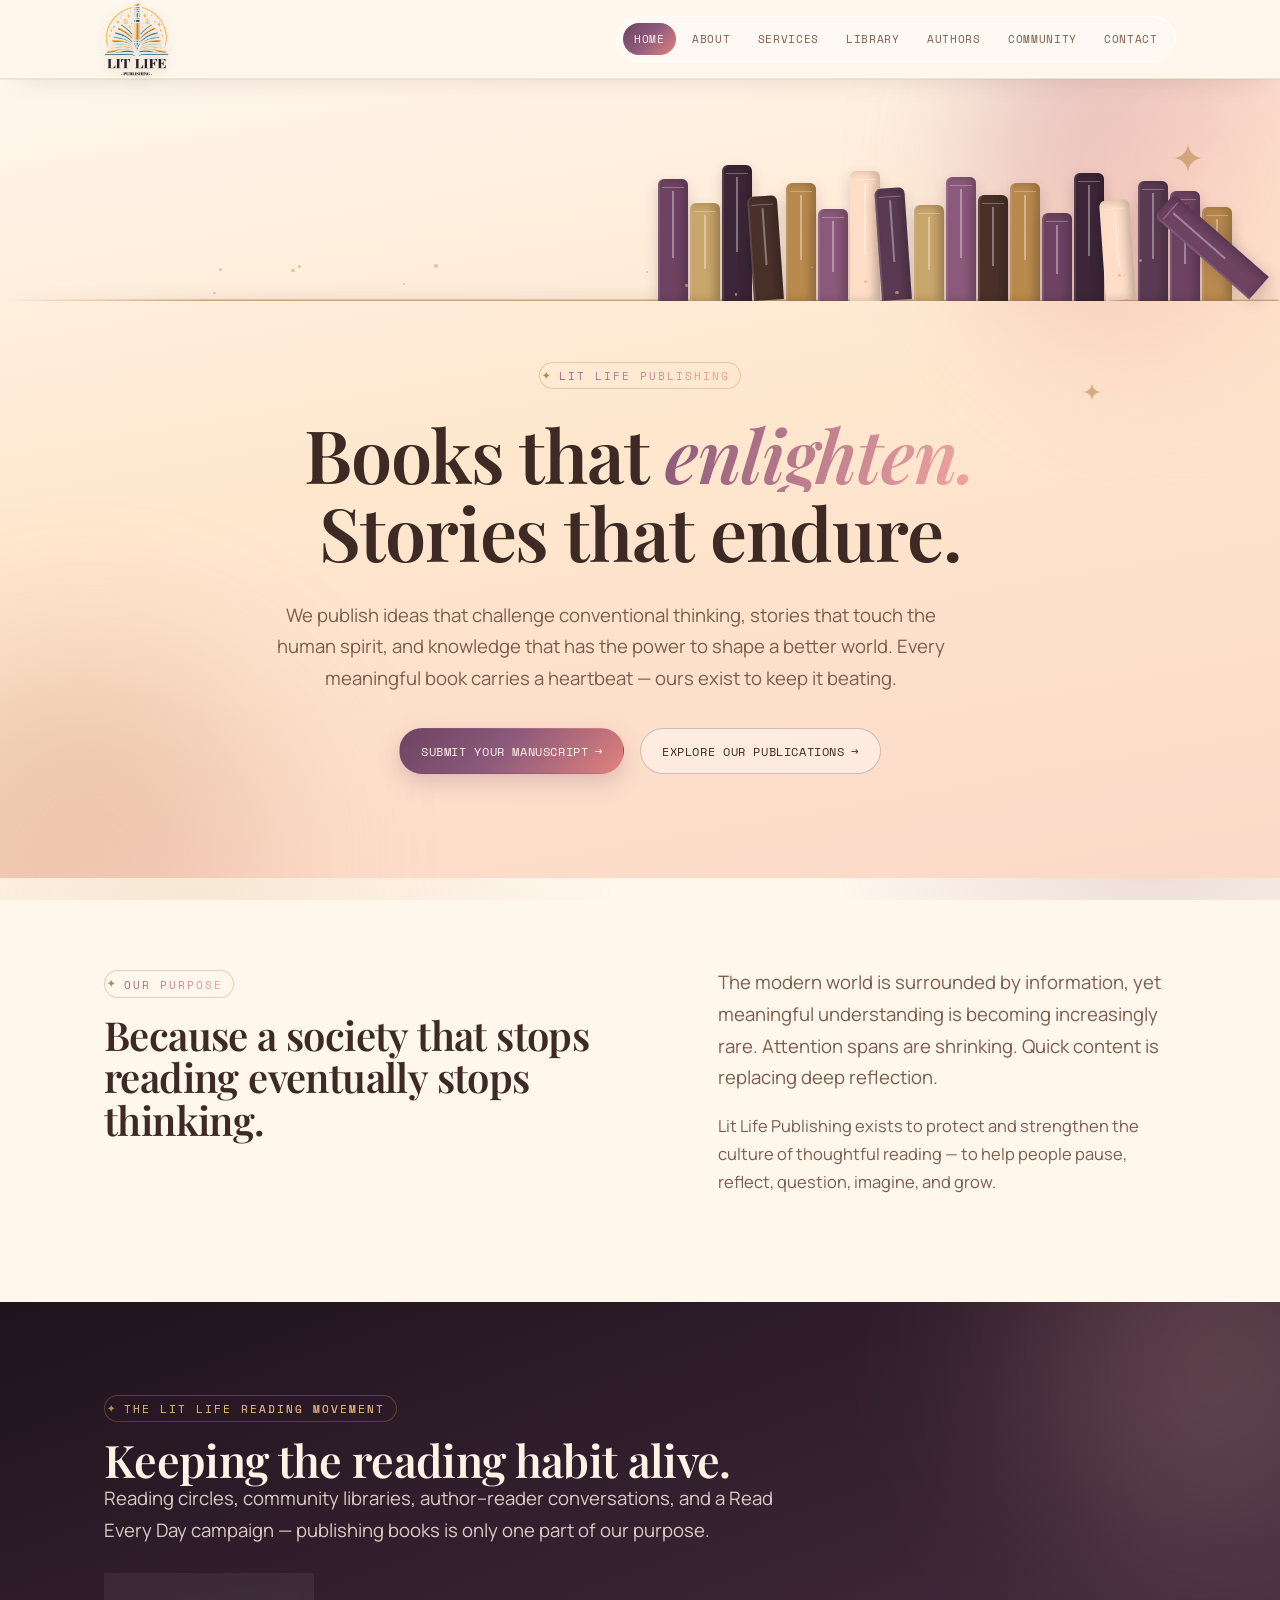
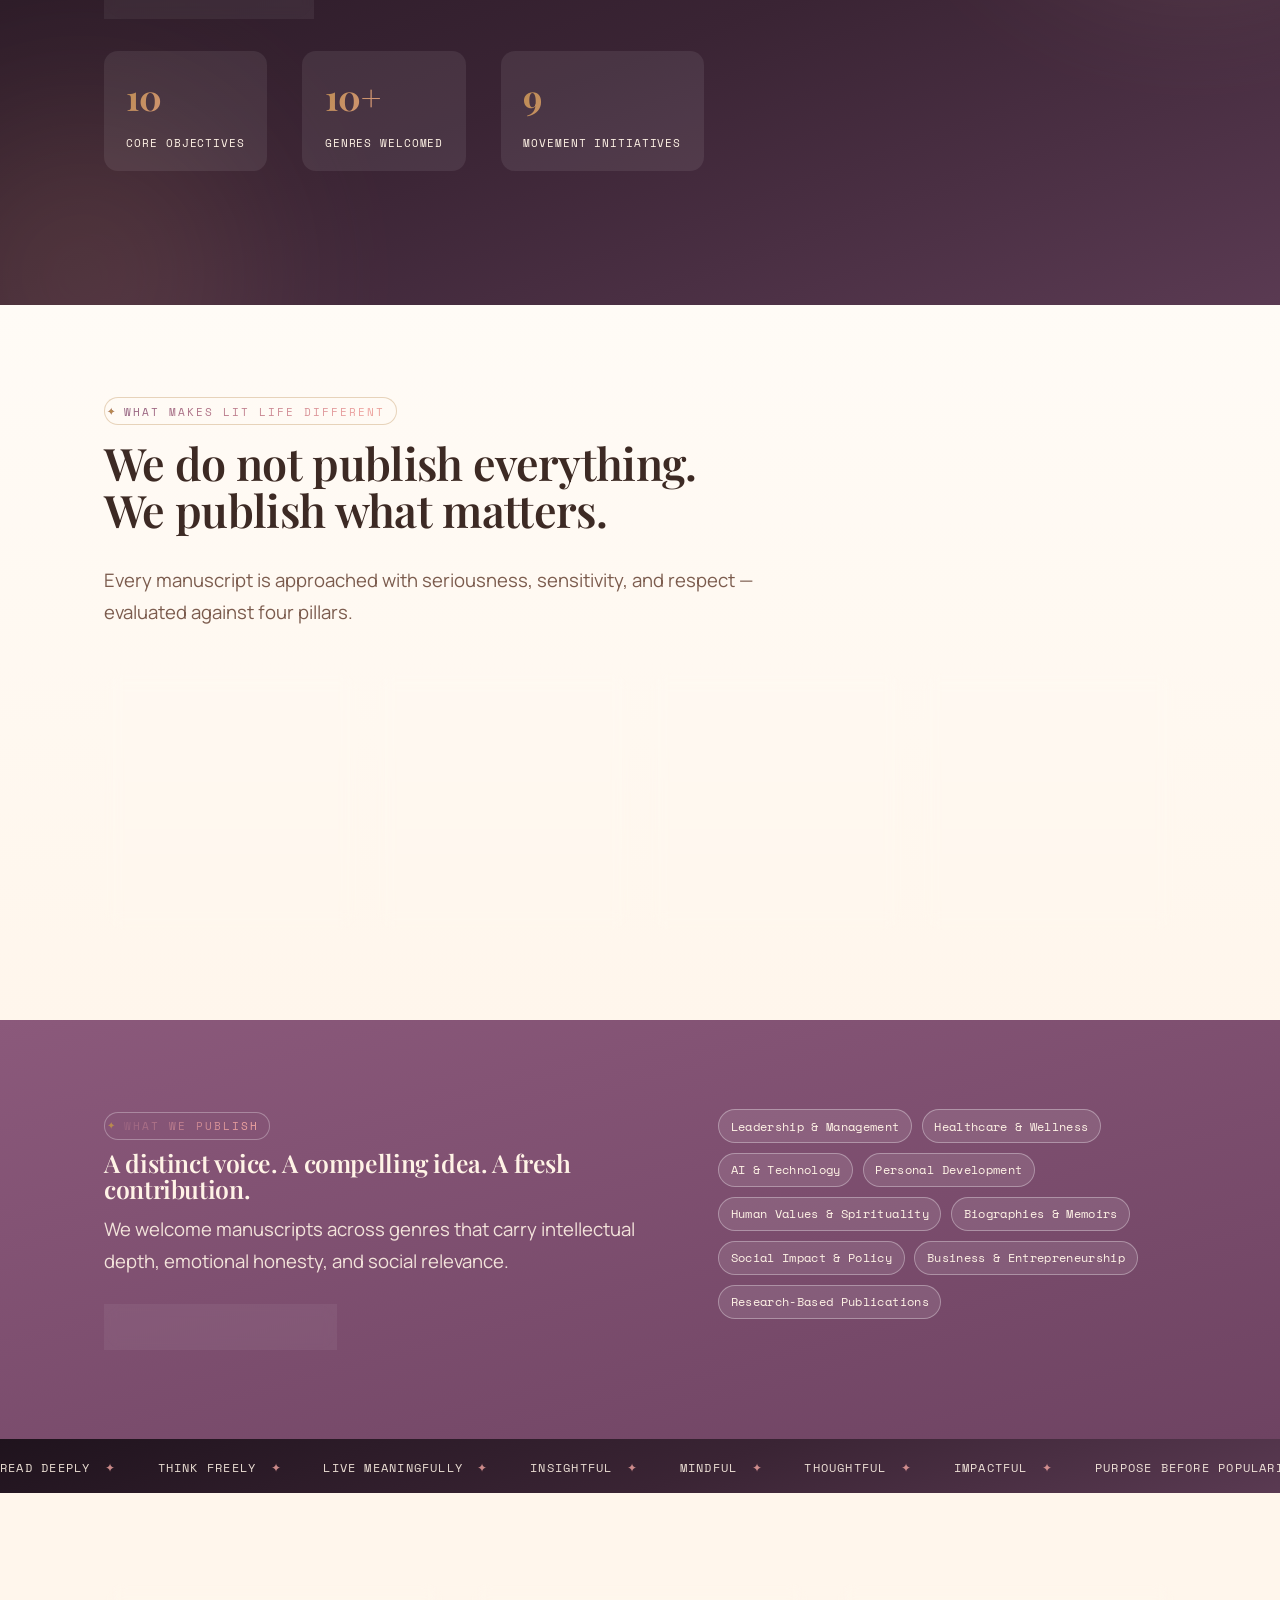
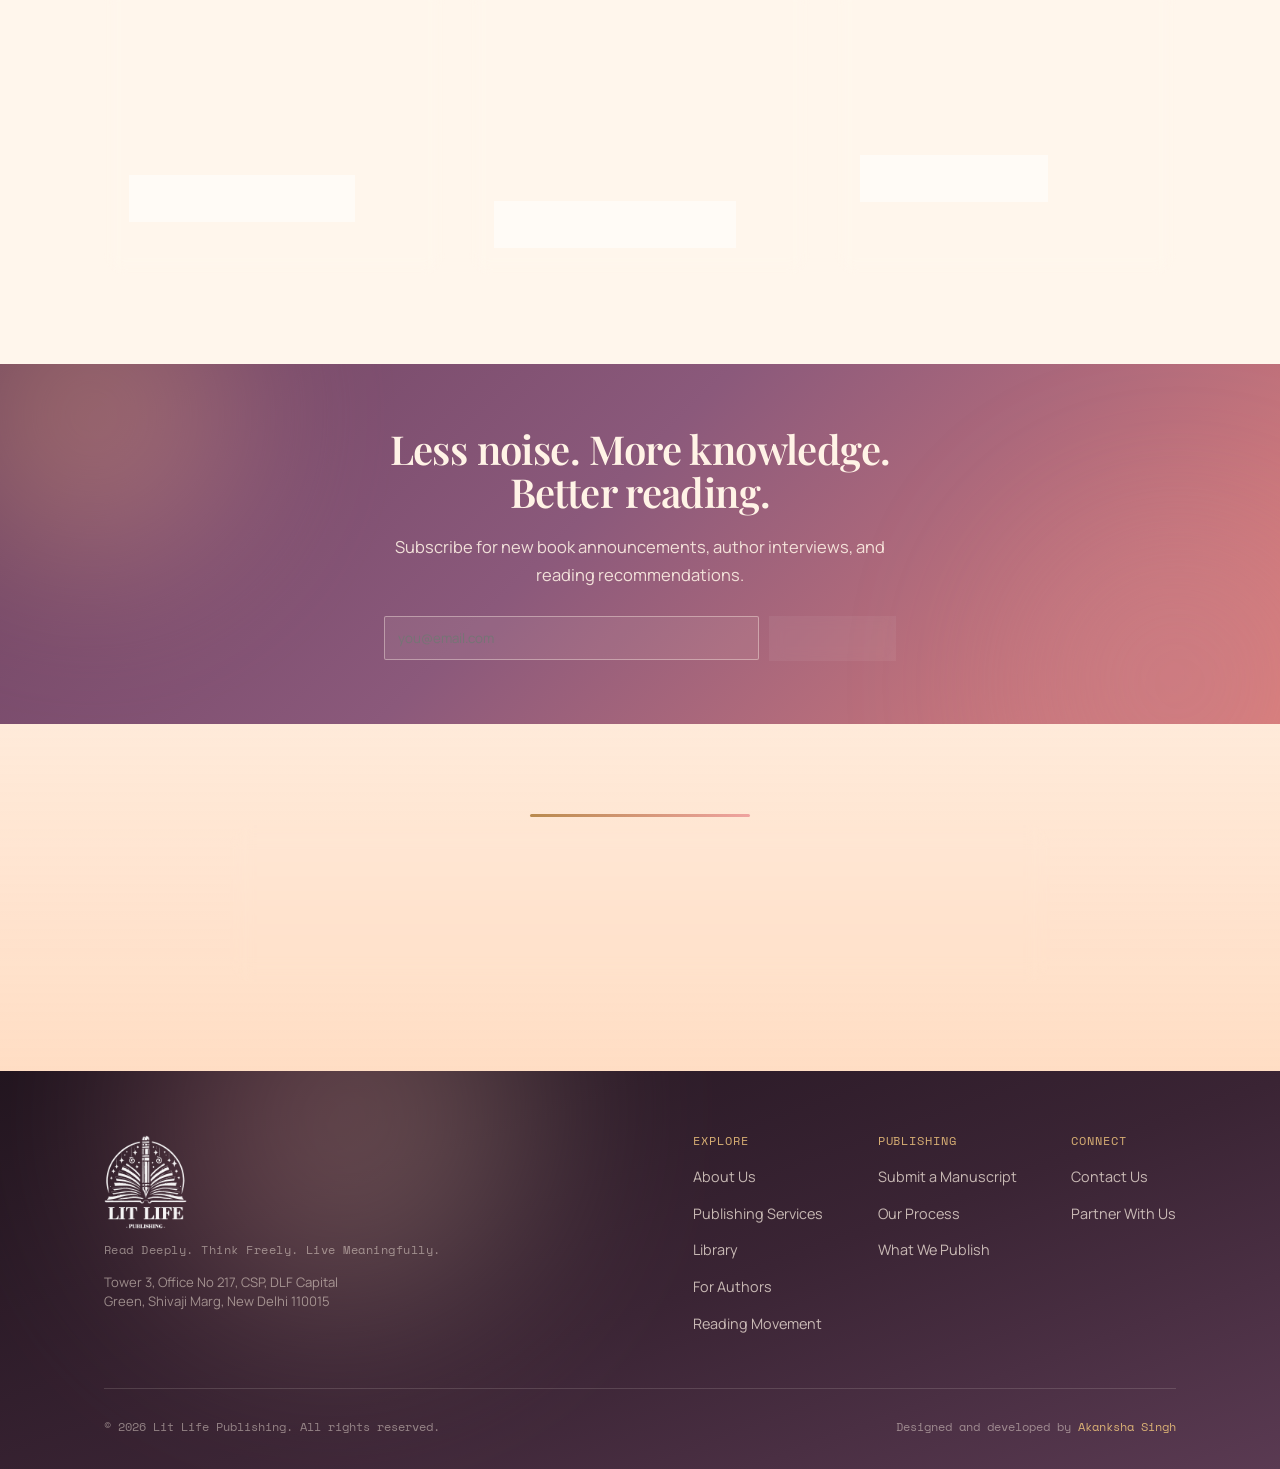
==== commit f003a85a: "Update index.html" ====
--- a/index.html
+++ b/index.html
@@ -186,14 +186,9 @@
         <span class="tag">Personal Development</span>
         <span class="tag">Human Values &amp; Spirituality</span>
         <span class="tag">Biographies &amp; Memoirs</span>
-        <span class="tag">History &amp; Heritage</span>
         <span class="tag">Social Impact &amp; Policy</span>
         <span class="tag">Business &amp; Entrepreneurship</span>
-        <span class="tag">Children's Literature</span>
-        <span class="tag">Young Adult</span>
-        <span class="tag">Poetry &amp; Literary Fiction</span>
         <span class="tag">Research-Based Publications</span>
-        <span class="tag">Regional &amp; Multilingual</span>
       </div>
     </div>
   </div>
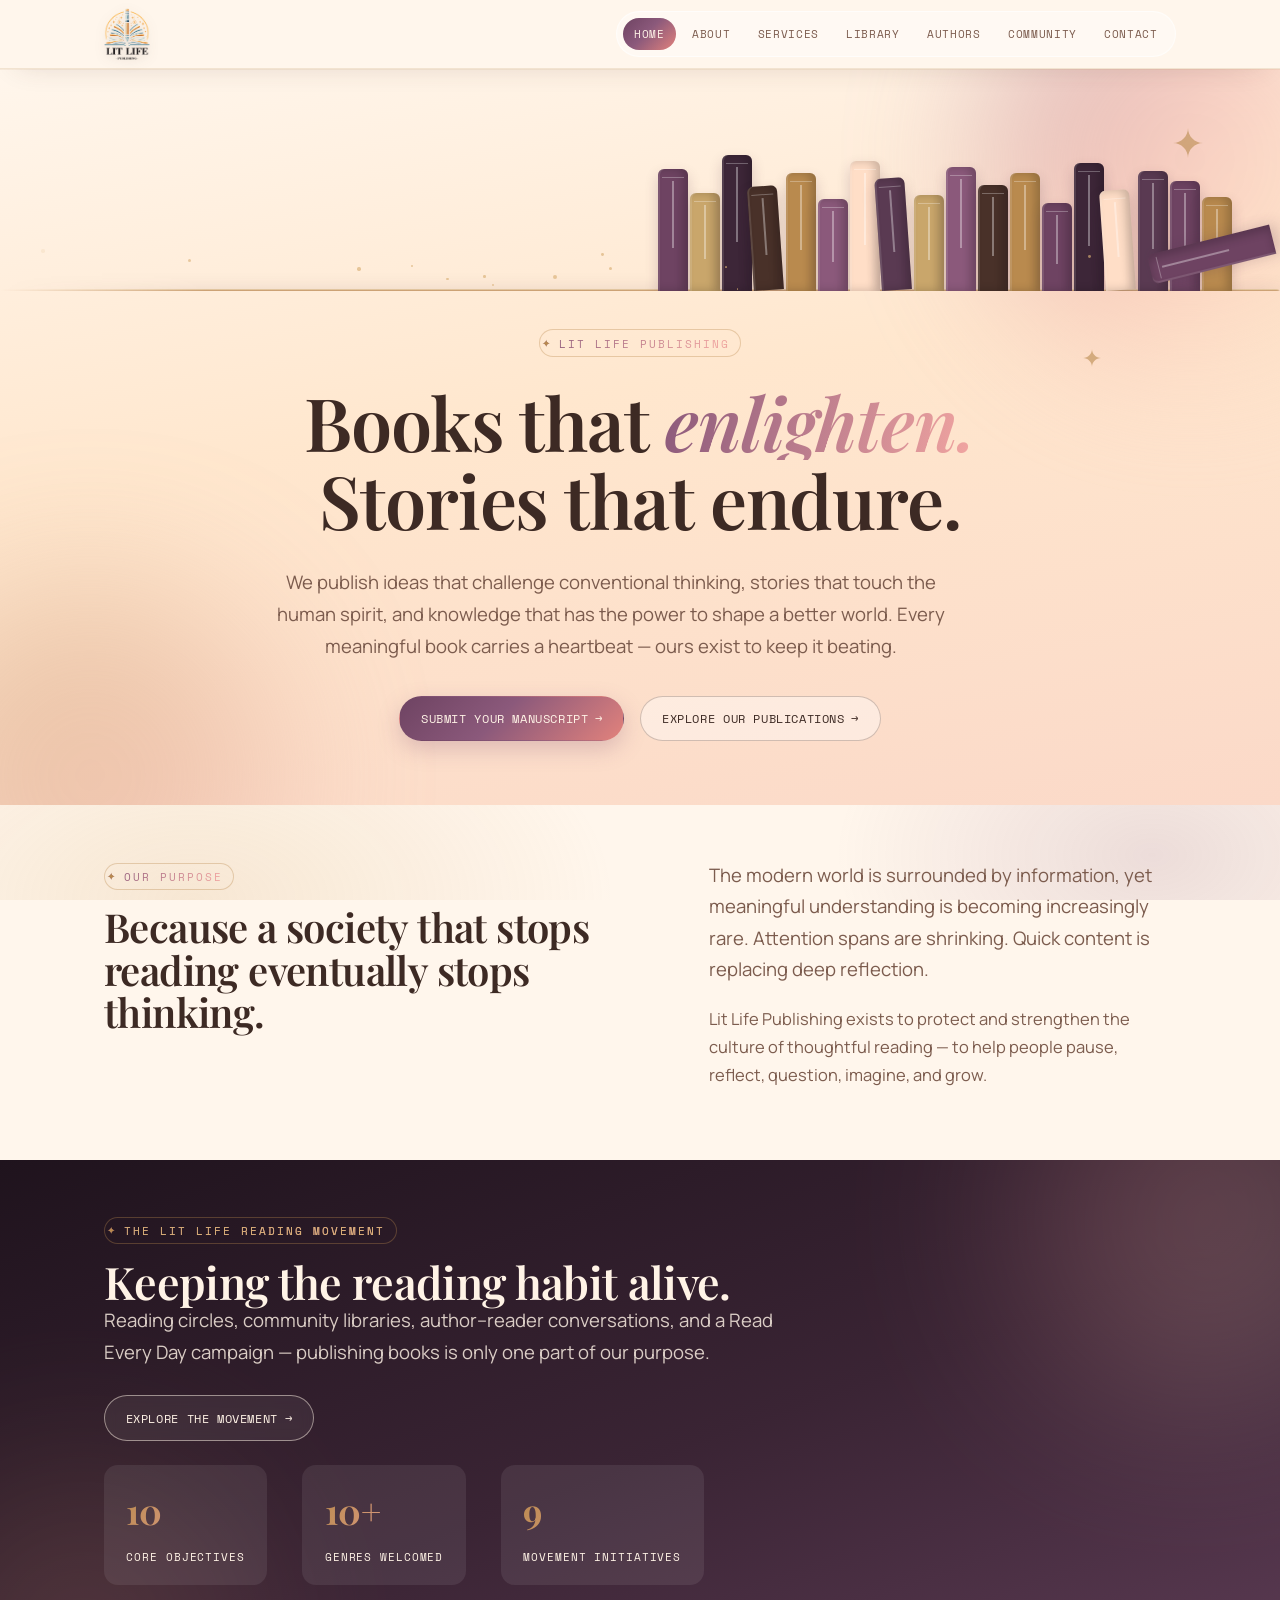
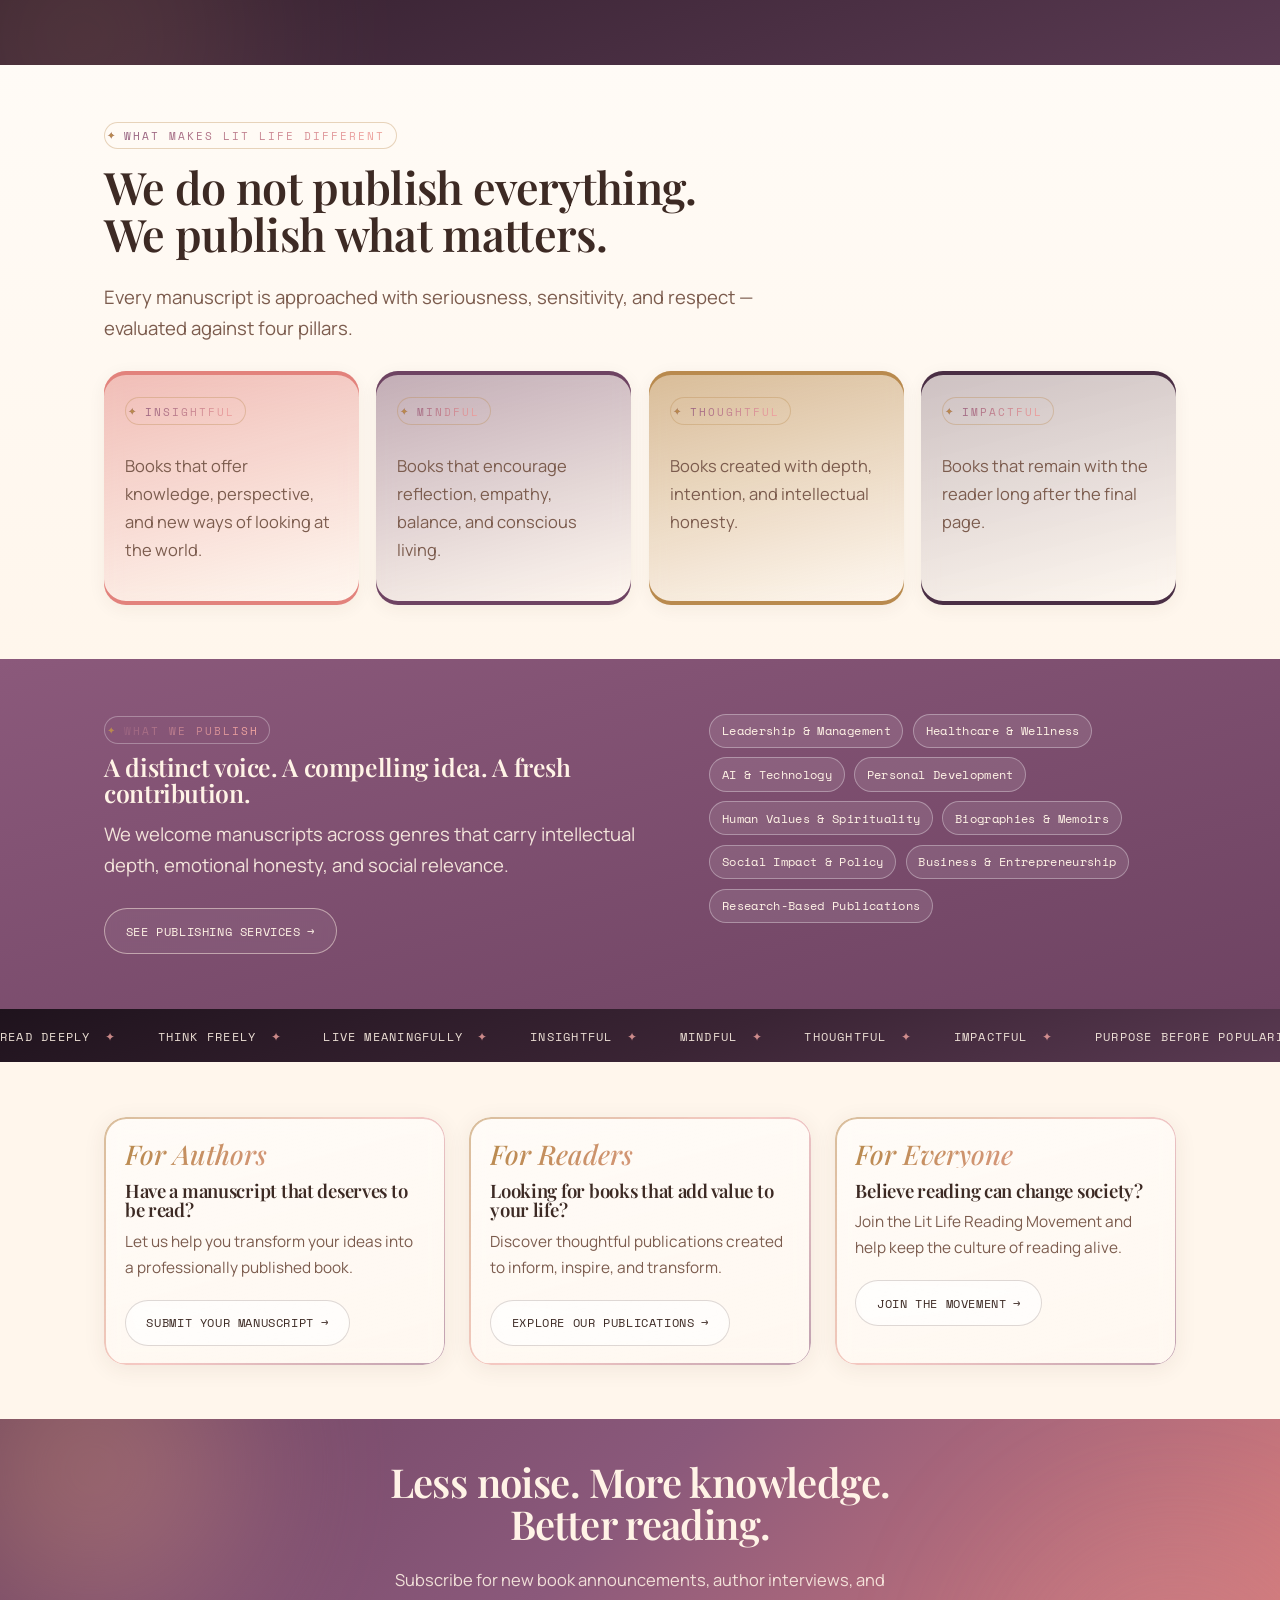
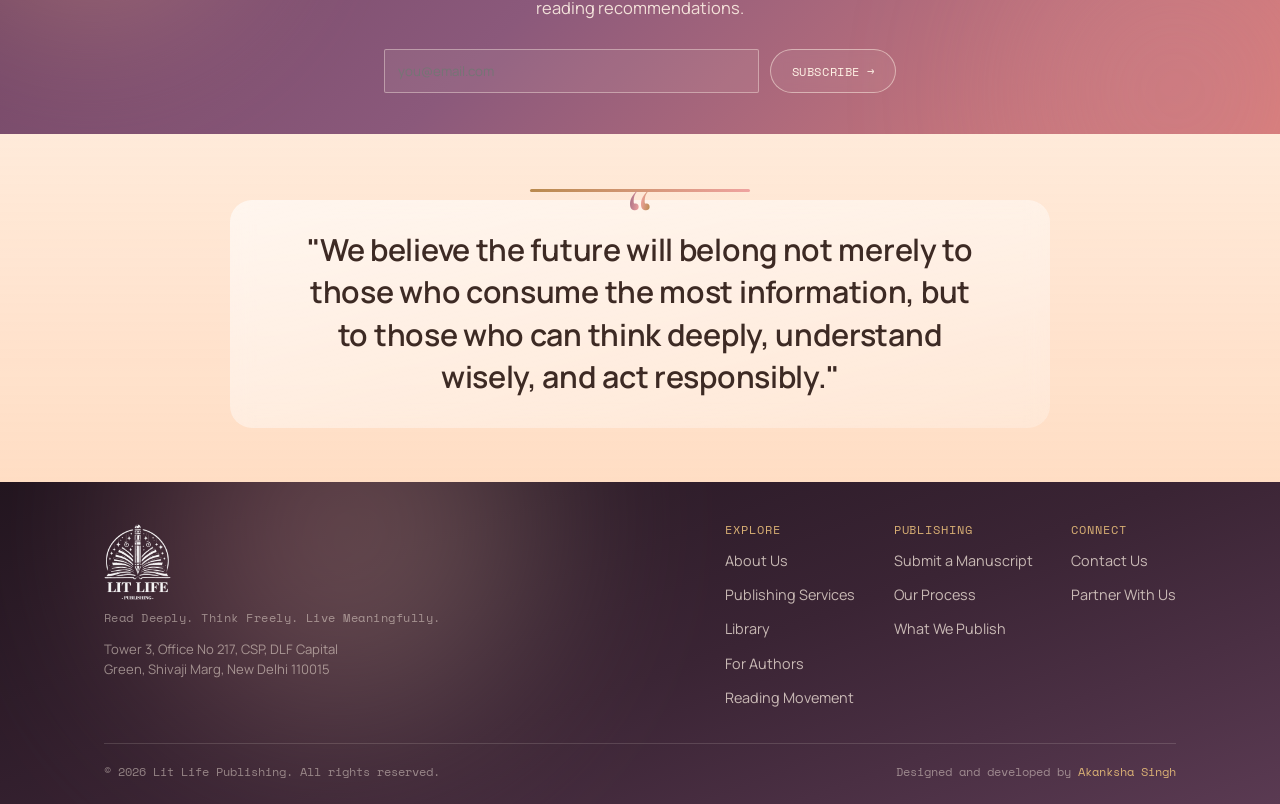
==== commit e3614508: "Add launch popup for new book announcement" ====
--- a/index.html
+++ b/index.html
@@ -25,6 +25,24 @@
     </ul>
   </div>
 </nav>
+
+<div class="launch-popup-overlay" id="launchPopupOverlay">
+  <div class="launch-popup" role="dialog" aria-modal="true" aria-labelledby="launchPopupTitle">
+    <button class="launch-popup-close" id="launchPopupClose" aria-label="Close">&times;</button>
+    <div class="launch-popup-cover">
+      <img src="img.jpeg" alt="The Heart of Healthcare Leadership cover">
+    </div>
+    <div class="launch-popup-body">
+      <span class="eyebrow">New Book Launched</span>
+      <h3 id="launchPopupTitle">Pink Prescription</h3>
+      <p> — by Dr. Manju Rajpal.</p>
+      <div class="launch-popup-actions">
+        <a href="library.html" class="btn btn-solid">View Book</a>
+      </div>
+    </div>
+  </div>
+</div>
+
 
 
 <!-- ================= SHELF HERO ================= -->
--- a/style.css
+++ b/style.css
@@ -221,7 +221,7 @@
 .nav-row{
   max-width: var(--max); margin:0 auto; padding: 0 var(--edge);
   display:flex; align-items:center; justify-content:space-between;
-  height: 78px;
+  height: 68px;
 }
 .brand{
   font-family: var(--display);
@@ -234,7 +234,7 @@
 }
 .brand:hover{ transform: translateY(-1px) scale(1.02); }
 .brand .brand-logo{
-  height: 74px; width:auto; display:block;
+  height: 52px; width:auto; display:block;
   filter: drop-shadow(0 3px 6px rgba(73,49,41,0.2));
   transition: transform .4s var(--ease);
 }
@@ -357,7 +357,7 @@
 
 .hero-copy{
   position: relative; z-index: 4;
-  padding: 3.6rem 0 6.5rem;
+  padding: 2.2rem 0 4rem;
   max-width: 740px;
   text-align: center;
   margin: 0 auto;
@@ -439,7 +439,7 @@
 .dust-mote{ position:absolute; border-radius:50%; background: rgba(216,175,116,0.65); pointer-events:none; animation: floatMote linear infinite; }
 @keyframes floatMote{ 0%{ transform: translateY(0) translateX(0); opacity:0;} 10%{ opacity: 0.7;} 90%{ opacity: 0.4;} 100%{ transform: translateY(-140px) translateX(18px); opacity:0;} }
 
-.section-mark{ text-align:center; margin-bottom: 2.6rem; }
+.section-mark{ text-align:center; margin-bottom: 1.4rem; }
 
 .reveal{ opacity:0; transform: translateY(30px) scale(0.98); transition: opacity .8s var(--ease), transform .8s var(--ease); }
 .in-view .reveal{ opacity:1; transform: translateY(0) scale(1); }
@@ -467,8 +467,12 @@
 /* ==========================================================================
    SHARED SECTIONS
    ========================================================================== */
-section{ padding: 5.6rem 0; position: relative; }
-.section-tight{ padding: 3.6rem 0; }
+section{ padding: 3.4rem 0; position: relative; }
+.section-tight{ padding: 2.2rem 0; }
+@media (max-width: 620px){
+  section{ padding: 2.2rem 0; }
+  .section-tight{ padding: 1.6rem 0; }
+}
 .section-alt{
   background: linear-gradient(180deg, rgba(255,222,199,0.5), rgba(255,208,175,0.65));
   position: relative; overflow: hidden;
@@ -493,7 +497,7 @@
 }
 .section-dark .container, .section-forest .container{ z-index:1; }
 
-.head-row{ display:flex; justify-content:space-between; align-items:flex-end; gap:2rem; margin-bottom: 2.8rem; flex-wrap:wrap; }
+.head-row{ display:flex; justify-content:space-between; align-items:flex-end; gap:1.5rem; margin-bottom: 1.6rem; flex-wrap:wrap; }
 .head-row h2{ font-size: clamp(1.95rem, 3.5vw, 2.8rem); margin:0.3em 0 0; }
 
 .grid{ display:grid; gap: 1.5rem; }
@@ -506,7 +510,7 @@
 /* ---------- glassmorphic gradient-border cards ---------- */
 .card{
   position: relative;
-  padding: 2.1rem 1.6rem 1.7rem;
+  padding: 1.5rem 1.3rem 1.2rem;
   border-radius: var(--radius);
   background: linear-gradient(165deg, rgba(255,255,255,0.6), rgba(255,255,255,0.25));
   backdrop-filter: blur(10px);
@@ -542,7 +546,7 @@
   background: linear-gradient(165deg, rgba(255,255,255,0.65), rgba(255,255,255,0.28));
   backdrop-filter: blur(8px);
   border-radius: var(--radius);
-  padding: 2.2rem 1.5rem;
+  padding: 1.5rem 1.3rem;
   transition: background .3s ease, transform .35s var(--ease), box-shadow .35s var(--ease);
   position: relative;
   box-shadow: 0 4px 18px rgba(73,49,41,0.06);
@@ -557,16 +561,20 @@
 @media (max-width:560px){ .pillars{ grid-template-columns: 1fr;} }
 
 blockquote.pull{
-  font-family: var(--display); font-weight: 10;
-  font-size: clamp(0.2rem, 1.8vw, 1.9rem);
-  letter-spacing: 0.01em;
+  font-family: var(--); font-weight: 600; 
+  font-size: clamp(1.15rem, 2.4vw, 1.9rem);
+  line-height: 1.4;
+  letter-spacing: -0.01em;
   color: var(--paper); margin: 0 auto; position: relative;
   max-width: 820px;
-  padding: 0.0001rem 7rem;
+  padding: 1.8rem clamp(1.3rem, 6vw, 4rem);
   background: linear-gradient(165deg, rgba(255,255,255,0.6), rgba(255,255,255,0.25));
   backdrop-filter: blur(10px);
   border-radius: var(--radius);
   text-align: center;
+}
+@media (max-width: 620px){
+  blockquote.pull{ padding: 1.4rem 1.3rem; font-size: clamp(1.05rem, 4.6vw, 1.4rem); }
 }
 blockquote.pull::before{
   content:"\201C"; position:absolute; left: 50%; top: -0.3em; transform: translateX(-50%); font-size: 2.2em;
@@ -607,7 +615,7 @@
 .cta-strip{
   background: var(--grad-sunset-deep);
   color: var(--on-dark);
-  padding: 4rem 0; text-align:center;
+  padding: 2.6rem 0; text-align:center;
   position: relative; overflow: hidden;
 }
 .cta-strip::before{
@@ -622,10 +630,10 @@
 .cta-strip p{ color: rgba(255,243,230,0.88); margin-bottom: 1.7rem; position:relative; }
 .cta-strip .container{ position:relative; }
 
-.steps{ display:flex; flex-direction:column; gap: 0.9rem; }
+.steps{ display:flex; flex-direction:column; gap: 0.6rem; }
 .step{
-  display:grid; grid-template-columns: 90px 1fr; gap: 1.4rem;
-  padding: 1.5rem 1.6rem; border-radius: var(--radius-sm);
+  display:grid; grid-template-columns: 90px 1fr; gap: 1.2rem;
+  padding: 1.1rem 1.3rem; border-radius: var(--radius-sm);
   background: linear-gradient(100deg, rgba(255,255,255,0.55), rgba(255,255,255,0.2));
   border-left: 3px solid transparent;
   transition: background .3s ease, transform .3s var(--ease), border-color .3s ease;
@@ -638,7 +646,7 @@
 .form-panel{
   background: linear-gradient(165deg, rgba(255,255,255,0.7), rgba(255,255,255,0.3));
   backdrop-filter: blur(12px);
-  padding: 2.6rem; border-radius: var(--radius);
+  padding: 1.6rem; border-radius: var(--radius);
   box-shadow: 0 20px 50px rgba(73,49,41,0.1);
   position: relative;
 }
@@ -651,7 +659,7 @@
 }
 .form-row{ display:grid; grid-template-columns: 1fr 1fr; gap: 1.2rem; }
 @media (max-width:620px){ .form-row{ grid-template-columns: 1fr; } }
-.field{ margin-bottom: 1.2rem; }
+.field{ margin-bottom: 0.8rem; }
 .field label{ display:block; font-family: var(--mono); font-size: 0.72rem; letter-spacing: 0.06em; text-transform: uppercase; margin-bottom: 0.5em; color: var(--paper-dim); }
 .field input, .field select, .field textarea{
   width: 100%; padding: 0.9em 1em; font-family: var(--body); font-size: 0.98rem;
@@ -671,7 +679,7 @@
 .form-success.show{ display:block; }
 
 .contact-block{
-  display:flex; flex-direction: column; align-items: flex-start; gap: 0.7rem; padding: 1.3rem 1.4rem; margin-bottom: 0.7rem; border-radius: var(--radius-sm);
+  display:flex; flex-direction: column; align-items: flex-start; gap: 0.5rem; padding: 0.9rem 1.1rem; margin-bottom: 0.5rem; border-radius: var(--radius-sm);
   background: linear-gradient(100deg, rgba(255,255,255,0.5), rgba(255,255,255,0.2));
   transition: transform .3s var(--ease), background .3s ease;
 }
@@ -683,26 +691,26 @@
 footer.site-footer{
   background: var(--grad-dark);
   color: rgba(255,243,230,0.75);
-  padding: 4rem 0 2rem;
+  padding: 2.6rem 0 1.4rem;
   position: relative; z-index: 3; overflow: hidden;
 }
 footer.site-footer::before{
   content:""; position:absolute; top:-160px; left:10%; width:400px; height:400px;
   background: var(--grad-sunset); border-radius: 50%; filter: blur(100px); opacity:0.3; pointer-events:none;
 }
-.footer-top{ display:flex; justify-content:space-between; gap: 2.6rem; flex-wrap:wrap; padding-bottom: 2.6rem; border-bottom: 1px solid rgba(255,243,230,0.14); position: relative; }
-.footer-brand-logo{ height: 94px; width:auto; margin-bottom: 0.7rem; filter: brightness(0) invert(1) opacity(0.95); }
+.footer-top{ display:flex; justify-content:space-between; gap: 2rem; flex-wrap:wrap; padding-bottom: 1.6rem; border-bottom: 1px solid rgba(255,243,230,0.14); position: relative; }
+.footer-brand-logo{ height: 76px; width:auto; margin-bottom: 0.5rem; filter: brightness(0) invert(1) opacity(0.95); }
 .footer-brand{ font-family: var(--display); font-size: 1.4rem; color: var(--on-dark); max-width: 320px; }
 .footer-brand em{ color: var(--brass-light); font-style: italic; }
-.footer-tag{ font-family: var(--mono); font-size: 0.75rem; letter-spacing: 0.04em; color: rgba(255,243,230,0.62); margin-top: 0.6rem; opacity: 0.75;}
-.footer-address{ font-size: 0.82rem; line-height: 1.5; color: rgba(255,243,230,0.5); margin-top: 0.7rem; max-width: 30ch;}
-.footer-cols{ display:flex; gap: 3.4rem; flex-wrap:wrap; position: relative; }
-.footer-col h4{ font-family: var(--mono); font-size: 0.72rem; text-transform:uppercase; letter-spacing: .08em; color: var(--brass-light); margin-bottom: 0.9rem; font-weight: 400; }
+.footer-tag{ font-family: var(--mono); font-size: 0.75rem; letter-spacing: 0.04em; color: rgba(255,243,230,0.62); margin-top: 0.4rem; opacity: 0.75;}
+.footer-address{ font-size: 0.82rem; line-height: 1.5; color: rgba(255,243,230,0.5); margin-top: 0.5rem; max-width: 30ch;}
+.footer-cols{ display:flex; gap: 2.4rem; flex-wrap:wrap; position: relative; }
+.footer-col h4{ font-family: var(--mono); font-size: 0.72rem; text-transform:uppercase; letter-spacing: .08em; color: var(--brass-light); margin-bottom: 0.6rem; font-weight: 400; }
 .footer-col ul{ list-style:none; margin:0; padding:0; }
-.footer-col li{ margin-bottom: 0.55rem; }
+.footer-col li{ margin-bottom: 0.4rem; }
 .footer-col a{ text-decoration:none; font-size: 0.9rem; color: rgba(255,243,230,0.72); transition: color .25s ease; }
 .footer-col a:hover{ color: var(--coral); }
-.footer-bottom{ display:flex; justify-content:space-between; flex-wrap:wrap; gap: 0.8rem; padding-top: 1.8rem; font-family: var(--mono); font-size: 0.72rem; color: rgba(255,243,230,0.45); position: relative; }
+.footer-bottom{ display:flex; justify-content:space-between; flex-wrap:wrap; gap: 0.6rem; padding-top: 1.1rem; font-family: var(--mono); font-size: 0.72rem; color: rgba(255,243,230,0.45); position: relative; }
 .footer-bottom a{ text-decoration:none; color: var(--brass-light); transition: color .25s ease; }
 .footer-bottom a:hover{ color: var(--coral); }
 
@@ -710,9 +718,10 @@
 .page-hero{
   background: linear-gradient(165deg, #FFF6EC 0%, #FFE7CE 50%, #FBD5C0 100%);
   color: var(--paper);
-  padding: 4.6rem 0 3.8rem;
+  padding: 2.8rem 0 2.2rem;
   position: relative; overflow:hidden;
 }
+@media (max-width: 620px){ .page-hero{ padding: 2rem 0 1.6rem; } }
 .page-hero::before{
   content:""; position:absolute; top:-120px; right:-80px; width:340px; height:340px; z-index:0;
   background: var(--grad-sunset); border-radius: 50%; filter: blur(80px); opacity: 0.45; pointer-events:none;
@@ -726,7 +735,7 @@
 .page-hero .eyebrow{ animation: lineUp .7s var(--ease) both; }
 .page-hero .lede{ color: var(--paper-dim); animation: lineUp .8s var(--ease) .2s both; margin-left: auto; margin-right: auto; }
 
-.two-col{ display:grid; grid-template-columns: 1.1fr 0.9fr; gap: 3.4rem; align-items:start; }
+.two-col{ display:grid; grid-template-columns: 1.1fr 0.9fr; gap: 2.2rem; align-items:start; }
 @media (max-width: 880px){ .two-col{ grid-template-columns: 1fr; } }
 
 .section-publish-mauve{
@@ -765,7 +774,7 @@
 /* ==========================================================================
    LIBRARY — glass book covers with buy-on-hover overlay
    ========================================================================== */
-.filter-row{ display:flex; flex-wrap:wrap; gap: 0.6rem; margin-bottom: 2.8rem; }
+.filter-row{ display:flex; flex-wrap:wrap; gap: 0.6rem; margin-bottom: 1.6rem; }
 .filter-chip{
   font-family: var(--mono); font-size: 0.72rem; letter-spacing: 0.04em;
   padding: 0.6em 1.15em; border-radius: var(--radius-pill);
@@ -785,7 +794,7 @@
 .book-card.is-hidden{ display:none; }
 
 .book-cover{
-  position:relative; aspect-ratio: 2 / 3; border-radius: var(--radius); overflow:hidden;
+  position:relative; aspect-ratio: 2 / 3; border-radius: 0; overflow:hidden;
   background: var(--book-bg, var(--grad-sunset-deep));
   padding: 1.6rem 1.4rem;
   display:flex; flex-direction:column; justify-content:space-between;
@@ -804,7 +813,7 @@
 .book-card:hover .book-cover{ transform: translateY(-10px) rotate(-0.6deg); box-shadow: 0 26px 46px rgba(139,89,123,0.32); }
 
 /* covers that use a real book-cover photo instead of gradient+text */
-.book-cover.has-img{ padding: 0; }
+.book-cover.has-img{ padding: 1.6rem 1.4rem; }
 .book-cover-photo{
   position:absolute; inset:0; width:100%; height:100%;
   object-fit: cover; object-position: center;
@@ -857,4 +866,64 @@
 .book-meta h4{ font-family: var(--display); font-weight:600; font-size: 1.02rem; margin: 0 0 0.25em; }
 .book-genre{ font-family: var(--mono); font-size: 0.68rem; text-transform:uppercase; letter-spacing: 0.05em; color: var(--paper-dim); }
 
-.library-note{ font-size: 0.85rem; color: var(--paper-dim); margin-top: 2.6rem; }+.library-note{ font-size: 0.85rem; color: var(--paper-dim); margin-top: 1.4rem; }
+/* ==========================================================================
+   NEW BOOK LAUNCH POPUP (homepage)
+   ========================================================================== */
+.launch-popup-overlay{
+  position: fixed; inset:0; z-index: 500;
+  background: rgba(46,27,42,0.55);
+  backdrop-filter: blur(4px);
+  display:flex; align-items:center; justify-content:center;
+  padding: 1.2rem;
+  opacity:0; pointer-events:none;
+  transition: opacity .35s ease;
+}
+.launch-popup-overlay.show{ opacity:1; pointer-events:auto; }
+.launch-popup{
+  position: relative;
+  display:flex; gap:1.4rem; align-items:stretch;
+  max-width: 480px; width:100%;
+  background: linear-gradient(165deg, #FFF9F2, #FFEEDD);
+  border-radius: var(--radius);
+  box-shadow: 0 30px 70px rgba(46,27,42,0.4);
+  padding: 1.5rem;
+  transform: translateY(24px) scale(0.96);
+  transition: transform .4s var(--ease);
+}
+.launch-popup-overlay.show .launch-popup{ transform: translateY(0) scale(1); }
+.launch-popup-cover{
+  flex: 0 0 118px; border-radius: var(--radius-sm); overflow:hidden;
+  box-shadow: 0 10px 24px rgba(73,49,41,0.25);
+}
+.launch-popup-cover img{ width:100%; height:100%; object-fit:cover; display:block; }
+.launch-popup-body{ display:flex; flex-direction:column; justify-content:center; gap:0.45rem; }
+.launch-popup-body .eyebrow{ align-self:flex-start; }
+.launch-popup-body h3{ font-size: 1.18rem; margin: 0.15em 0 0; }
+.launch-popup-body p{ font-size: 0.86rem; margin:0; }
+.launch-popup-actions{ margin-top: 0.4rem; }
+.launch-popup-close{
+  position:absolute; top:0.6rem; right:0.6rem;
+  width: 30px; height:30px; border-radius:50%;
+  border:none; background: rgba(73,49,41,0.08);
+  color: var(--paper); font-size: 1.3rem; line-height:1;
+  display:flex; align-items:center; justify-content:center;
+  cursor:pointer; transition: background .25s ease, transform .25s ease;
+}
+.launch-popup-close:hover{ background: var(--grad-sunset-deep); color: var(--on-dark); transform: rotate(90deg); }
+@media (max-width: 520px){
+  .launch-popup{ flex-direction:column; text-align:center; padding: 1.6rem 1.3rem; }
+  .launch-popup-cover{ flex-basis:auto; height:170px; margin:0 auto; width:128px; }
+  .launch-popup-body{ align-items:center; }
+  .launch-popup-body .eyebrow{ align-self:center; }
+}
+
+/* ---------- "Latest Launch" ribbon on a library book cover ---------- */
+.book-badge{
+  position:absolute; top:16px; left:-6px; z-index:3;
+  font-family: var(--mono); font-size: 0.6rem; letter-spacing:0.08em; text-transform:uppercase;
+  color: var(--on-dark); background: var(--grad-sunset-deep);
+  padding: 0.42em 0.9em 0.42em 1em;
+  box-shadow: 0 6px 14px rgba(73,49,41,0.32);
+  clip-path: polygon(0 0, 100% 0, 100% 100%, 8px 100%, 0 70%);
+}
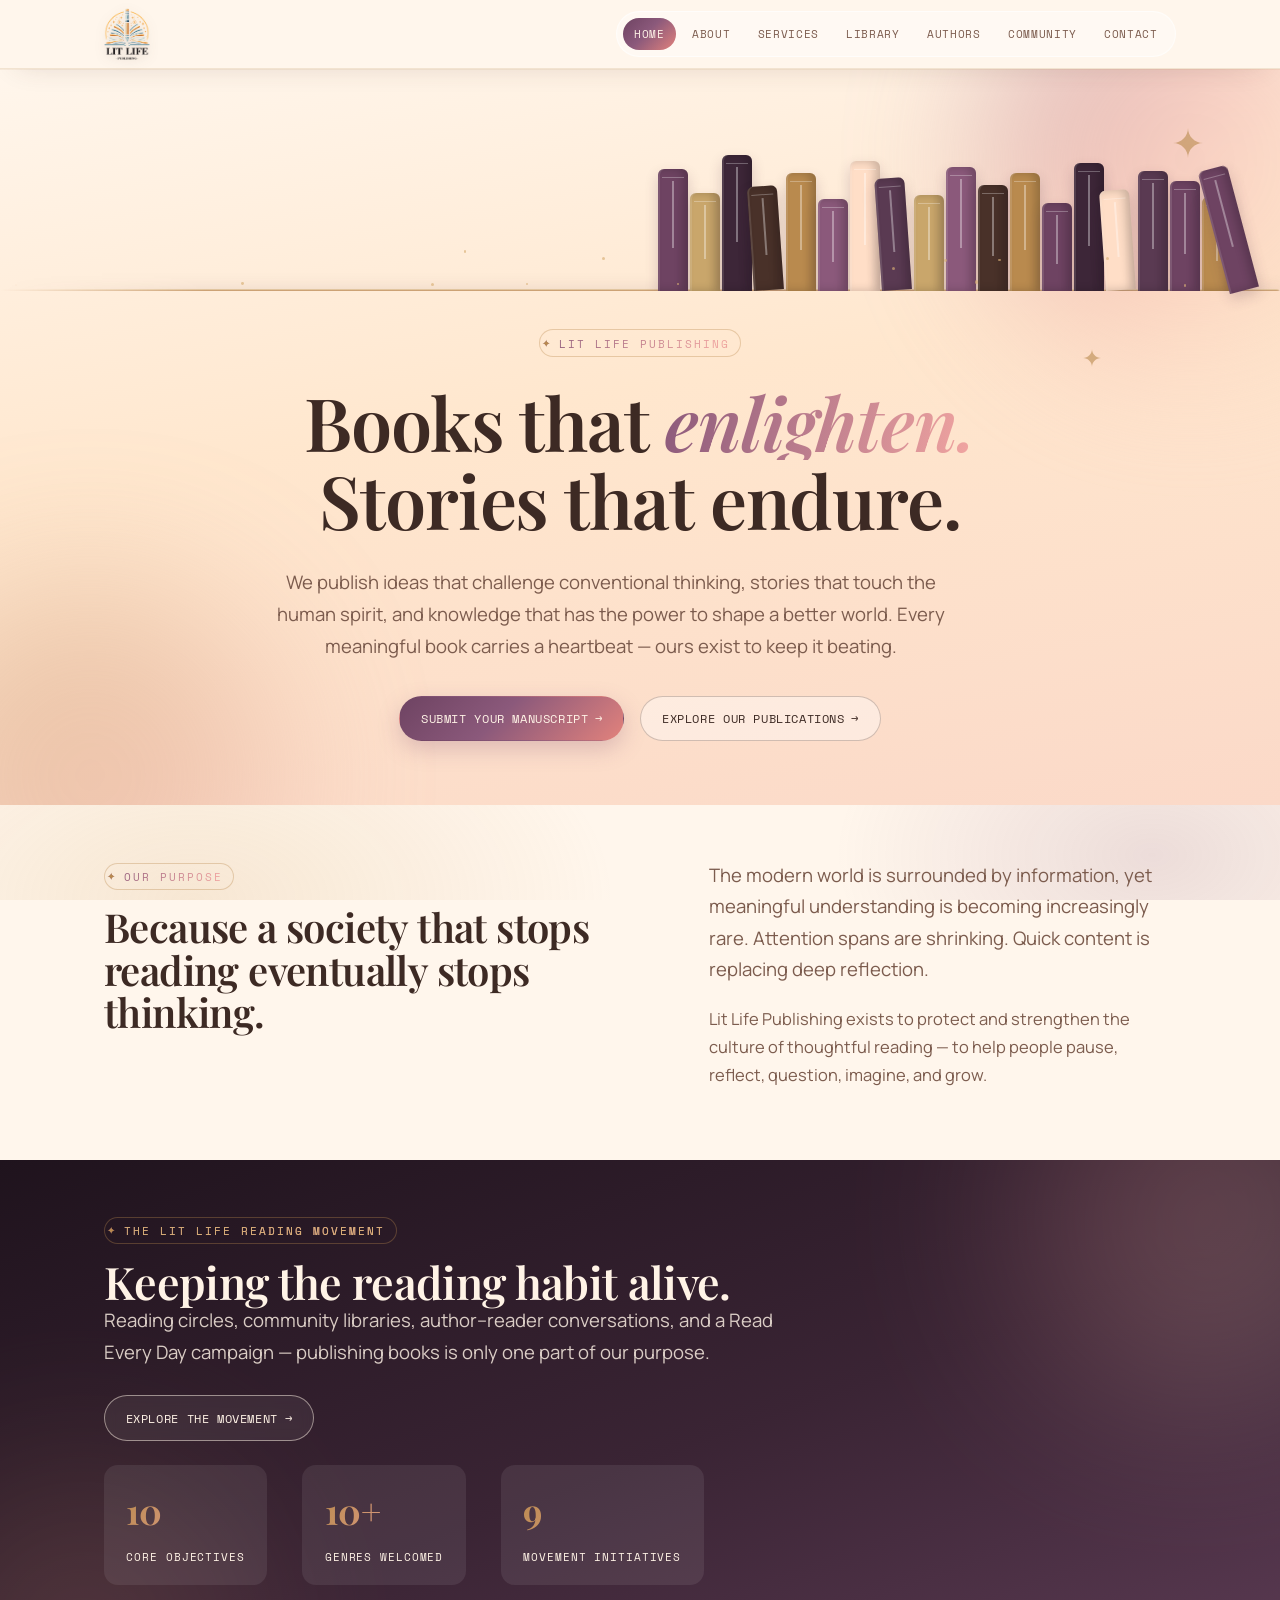
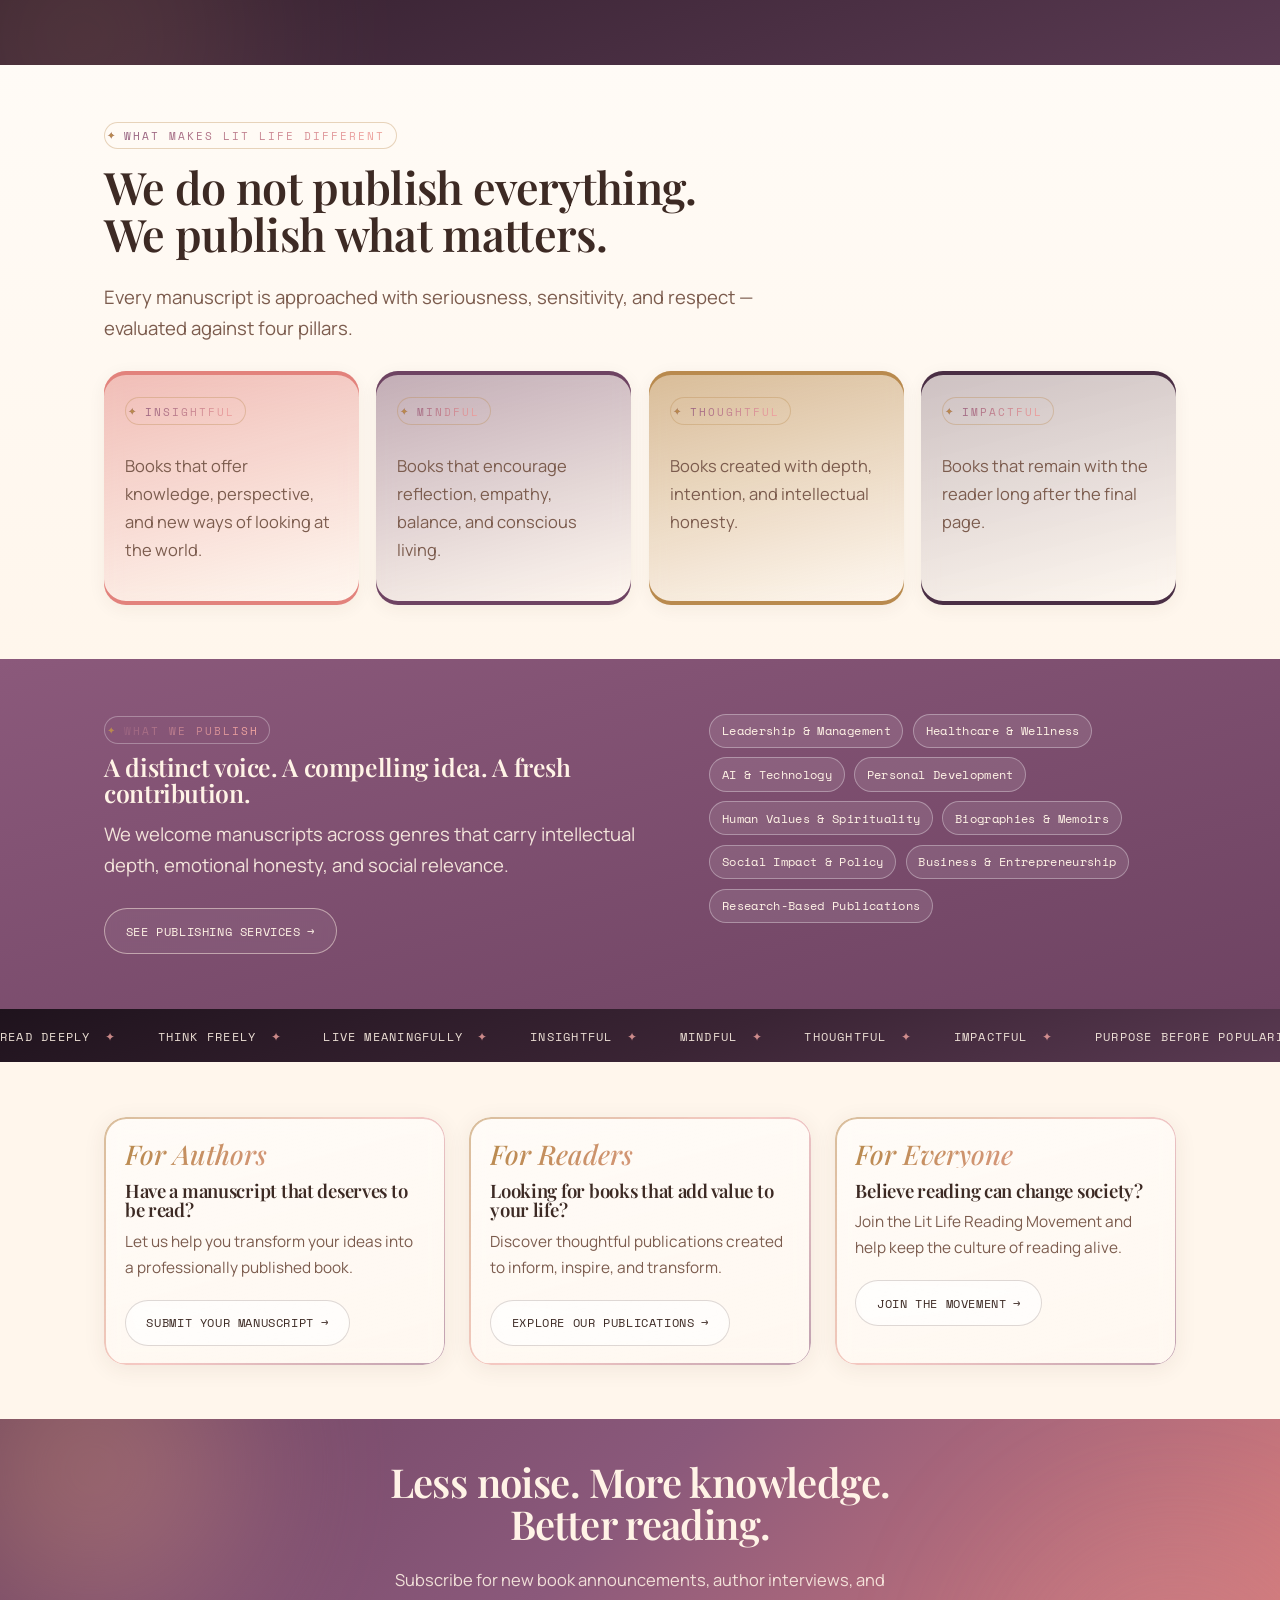
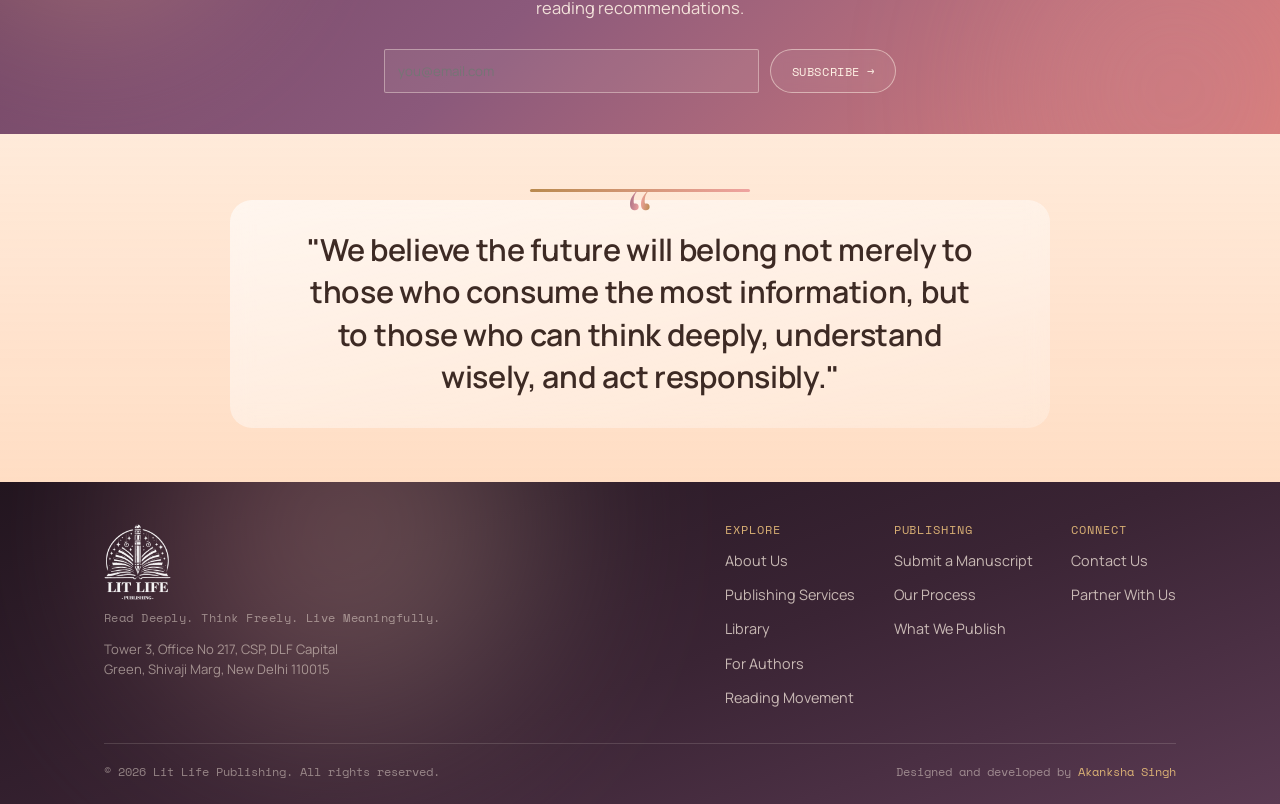
==== commit ed3f2f62: "Fix HTML head closing tag" ====
--- a/index.html
+++ b/index.html
@@ -7,7 +7,7 @@
 <meta name="description" content="Lit Life Publishing is a publishing house for books that carry intellectual depth, emotional honesty, and lasting value. Submit a manuscript or explore our titles.">
 <link rel="stylesheet" href="style.css">
 <link rel="icon" type="image/png" href="logo.png">
-</head>
+</head> 
 <body>
 
 <nav class="site-nav">
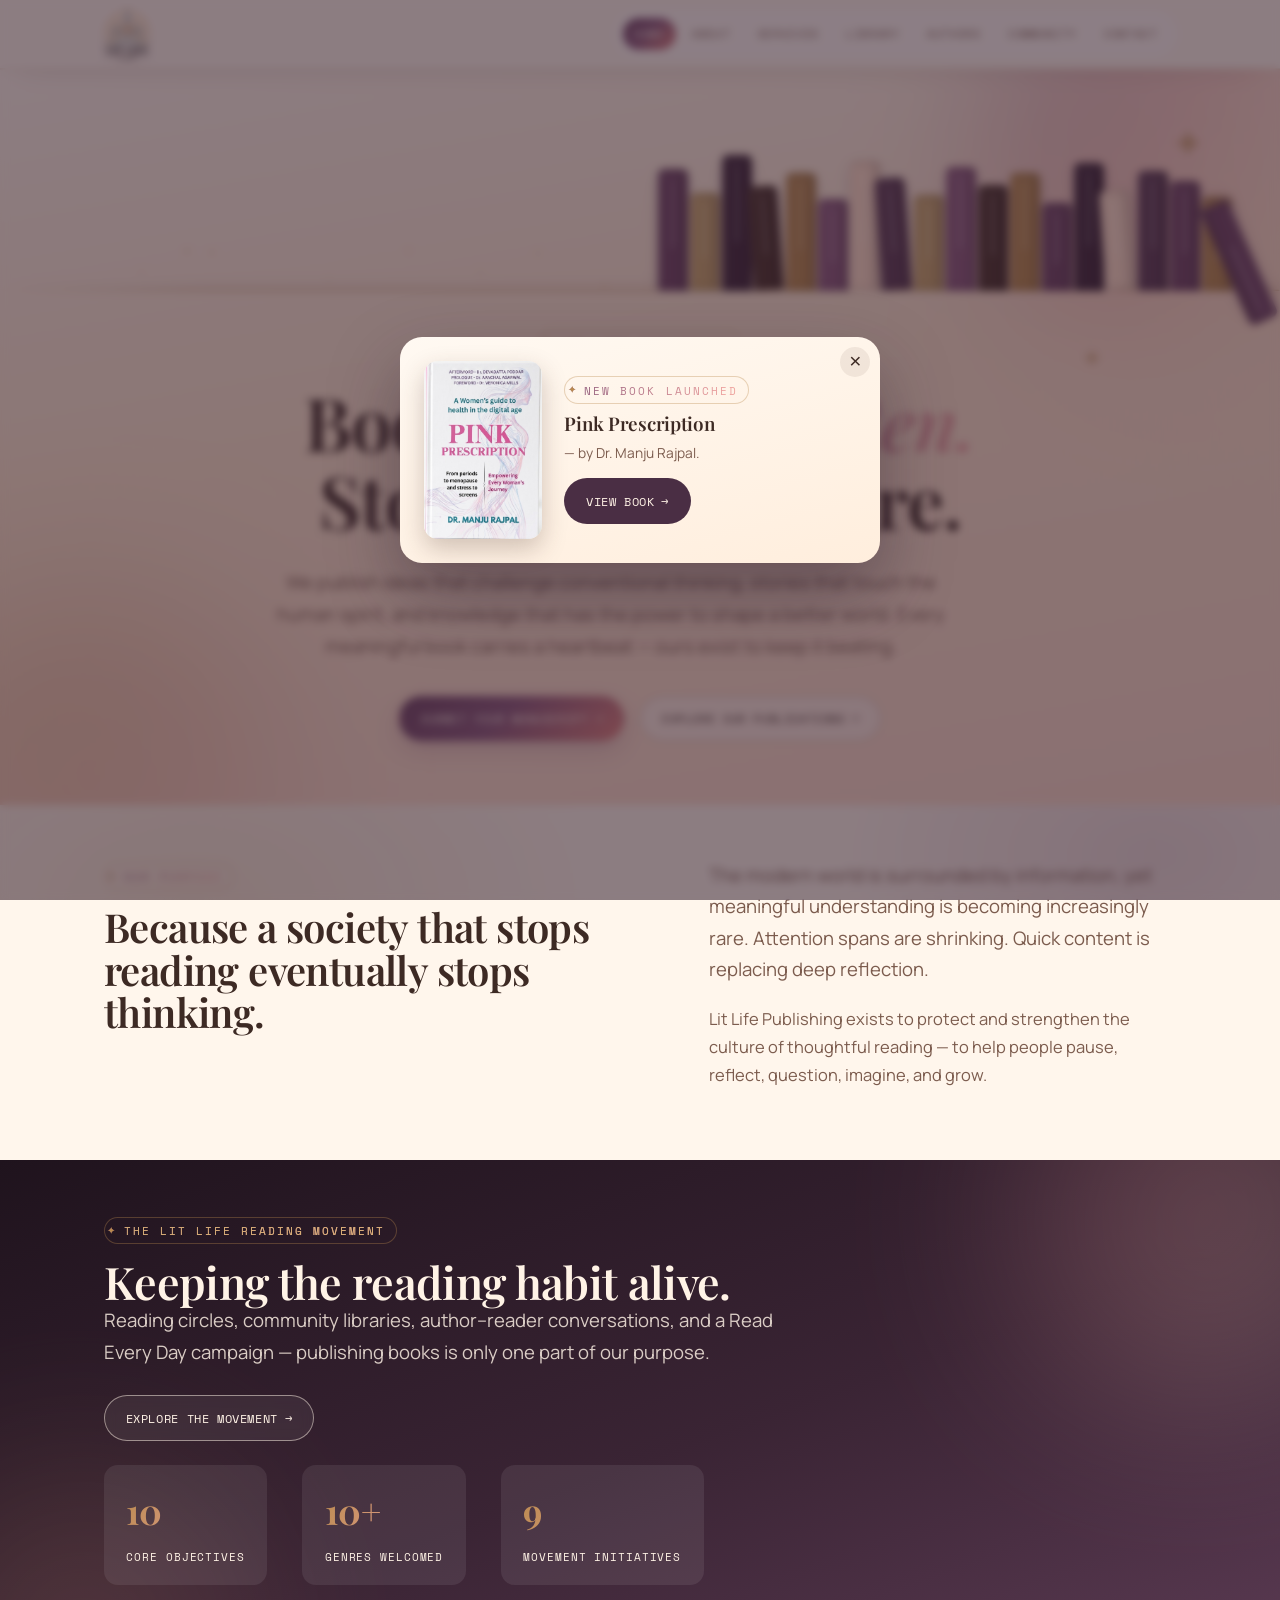
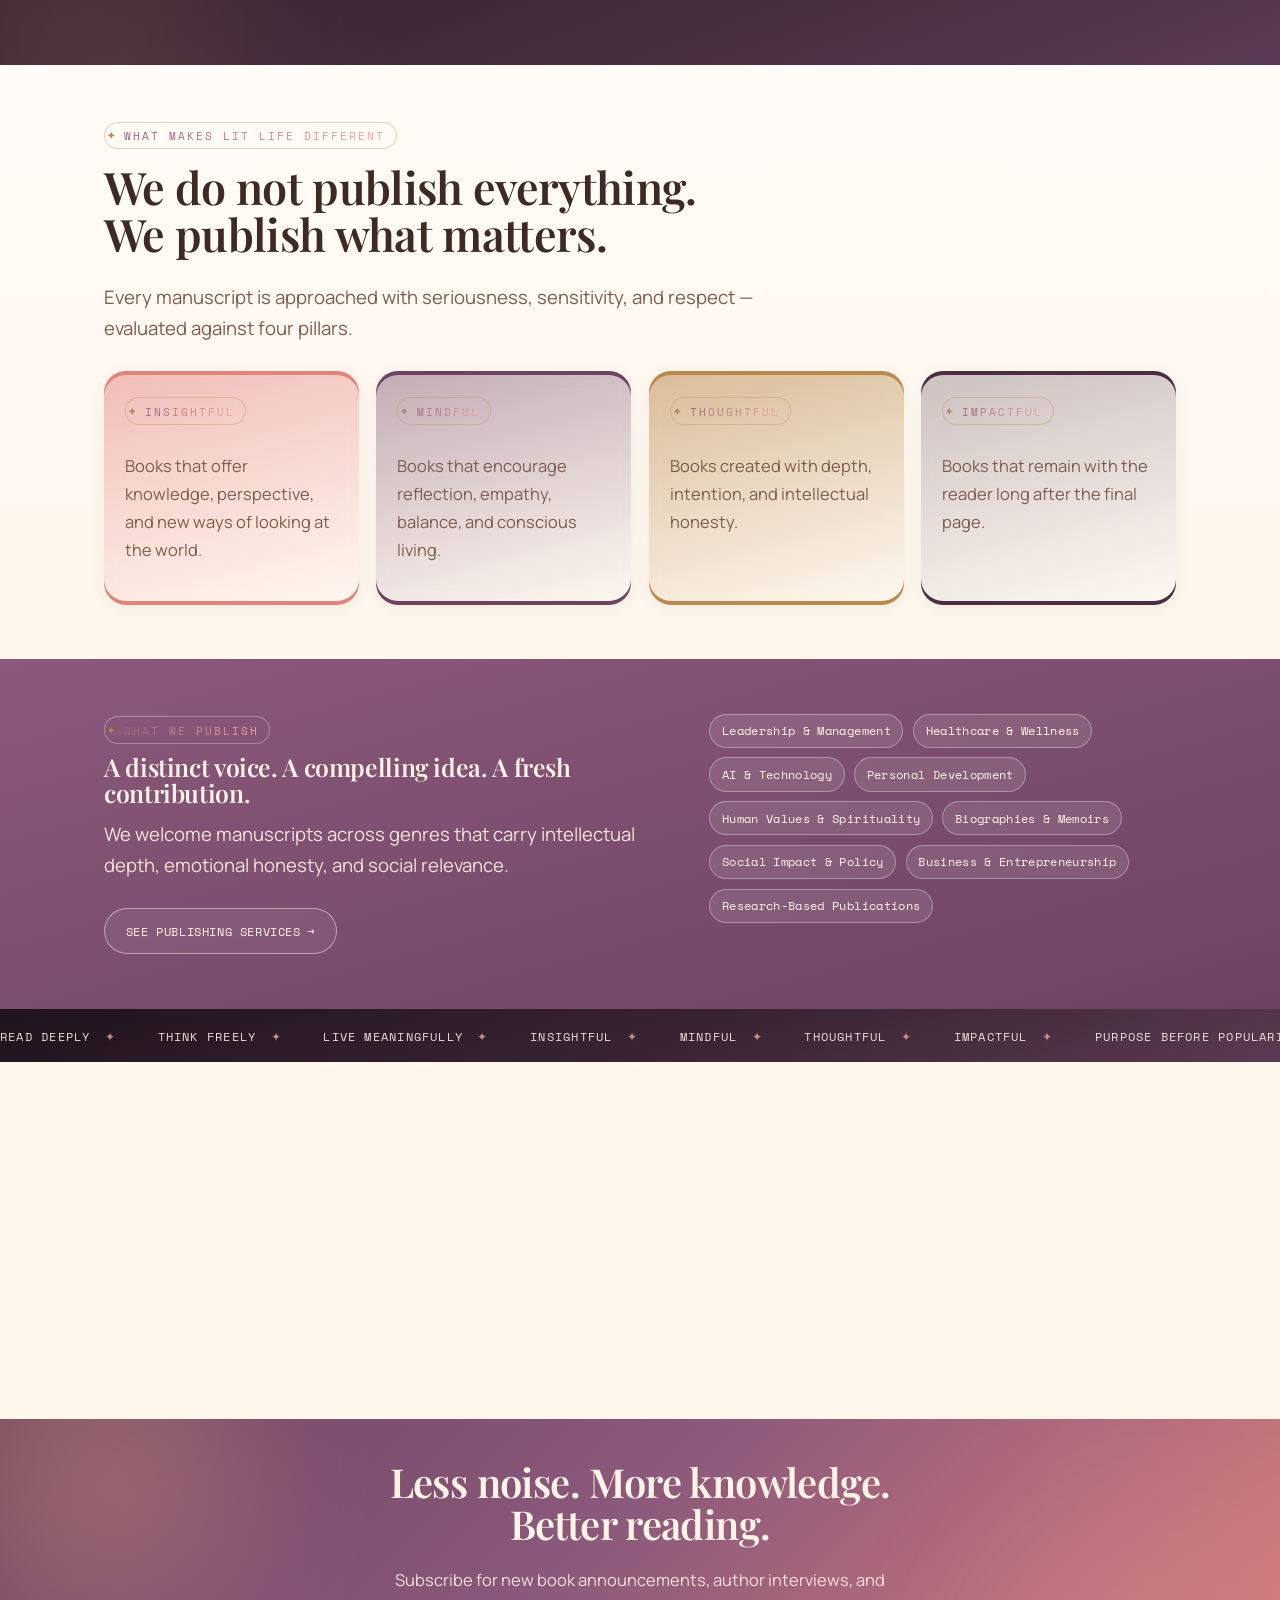
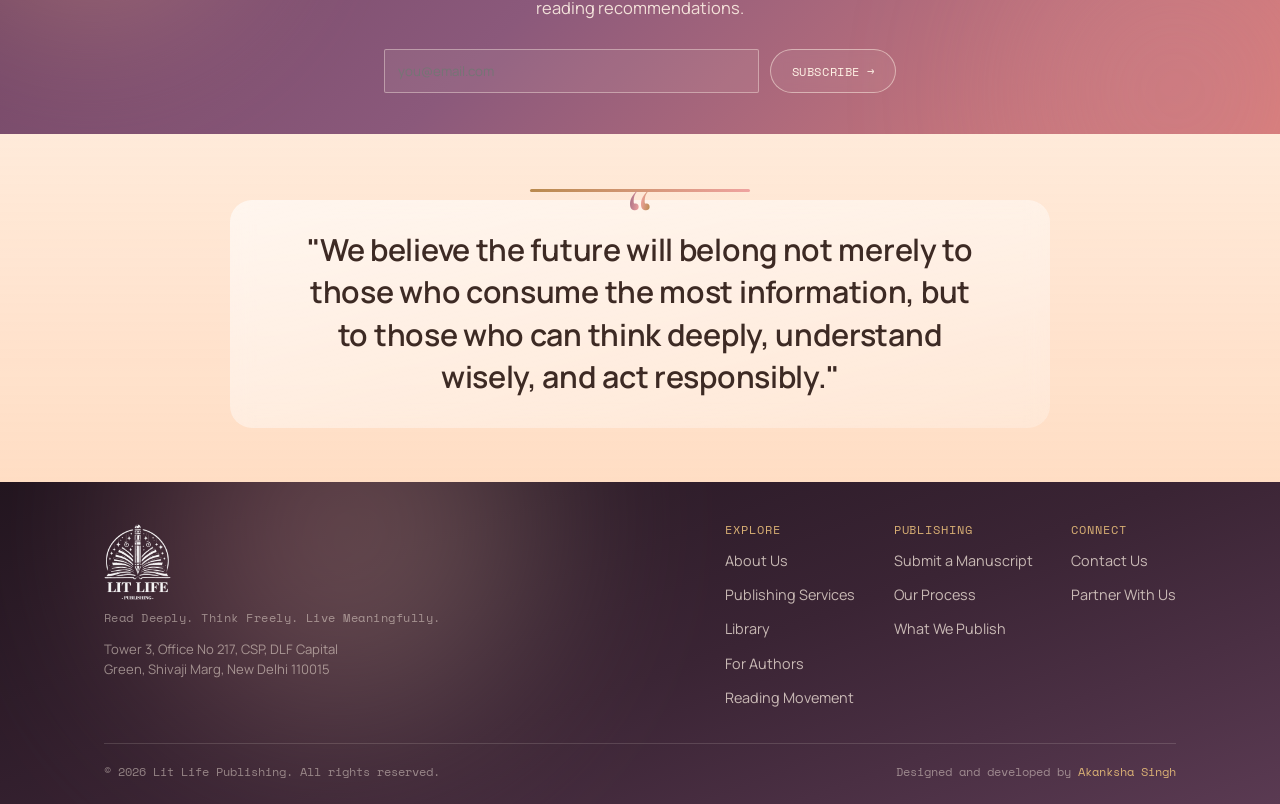
==== commit 4fa51567: "Add files via upload" ====
--- a/index.html
+++ b/index.html
@@ -7,7 +7,7 @@
 <meta name="description" content="Lit Life Publishing is a publishing house for books that carry intellectual depth, emotional honesty, and lasting value. Submit a manuscript or explore our titles.">
 <link rel="stylesheet" href="style.css">
 <link rel="icon" type="image/png" href="logo.png">
-</head> 
+</head>
 <body>
 
 <nav class="site-nav">
--- a/style.css
+++ b/style.css
@@ -926,4 +926,4 @@
   padding: 0.42em 0.9em 0.42em 1em;
   box-shadow: 0 6px 14px rgba(73,49,41,0.32);
   clip-path: polygon(0 0, 100% 0, 100% 100%, 8px 100%, 0 70%);
-}
+}
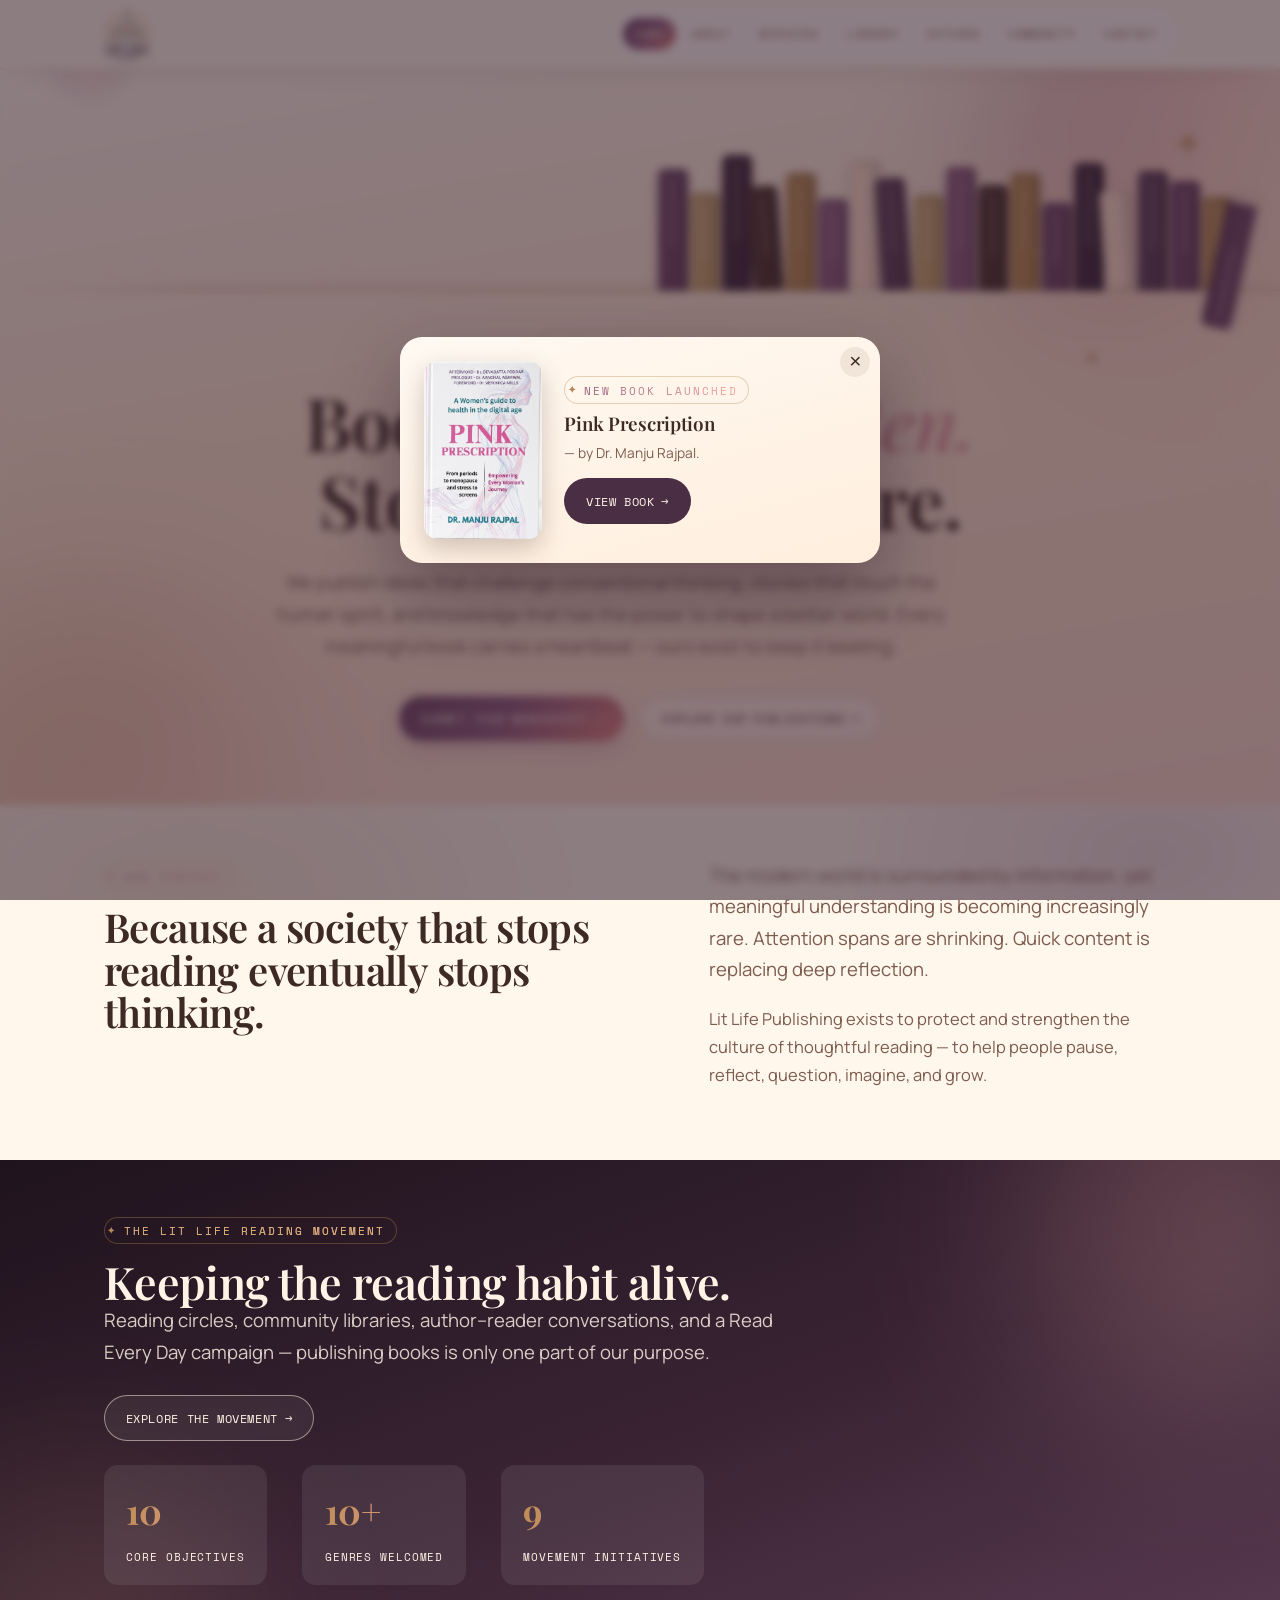
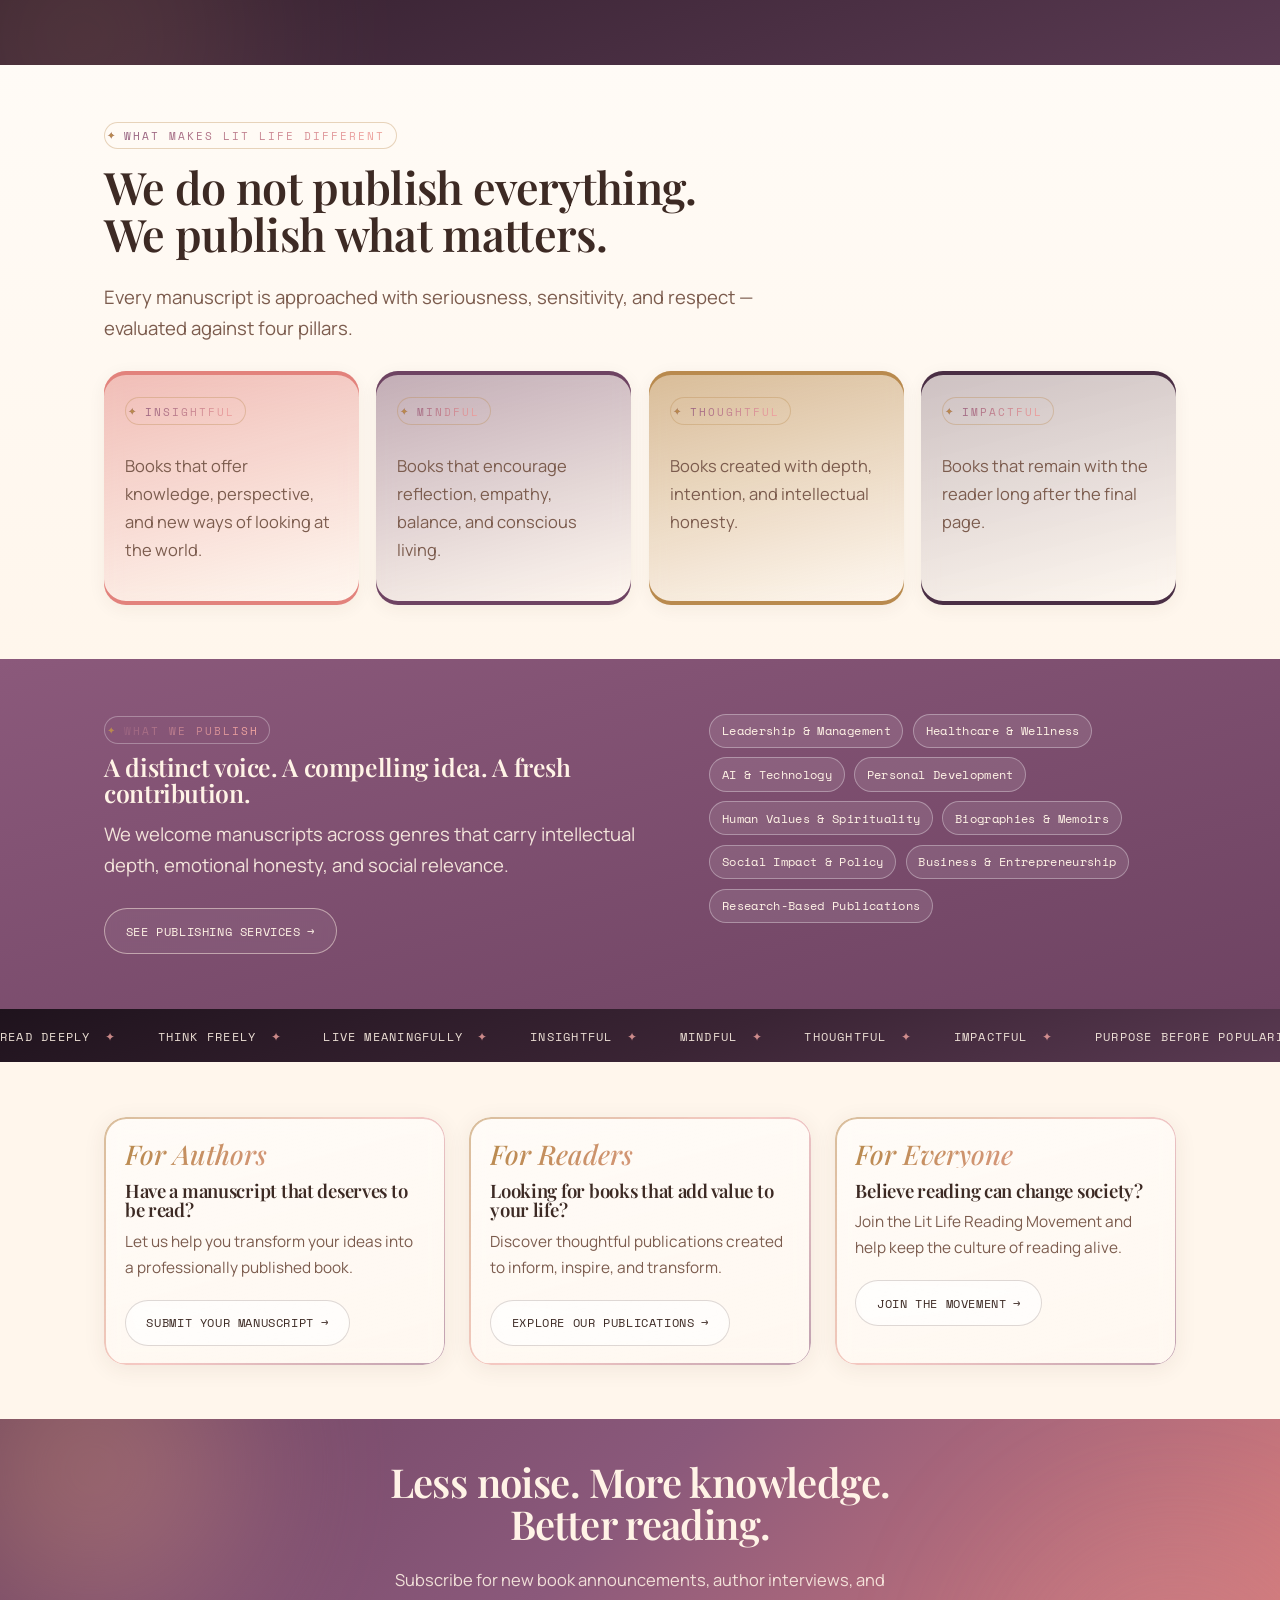
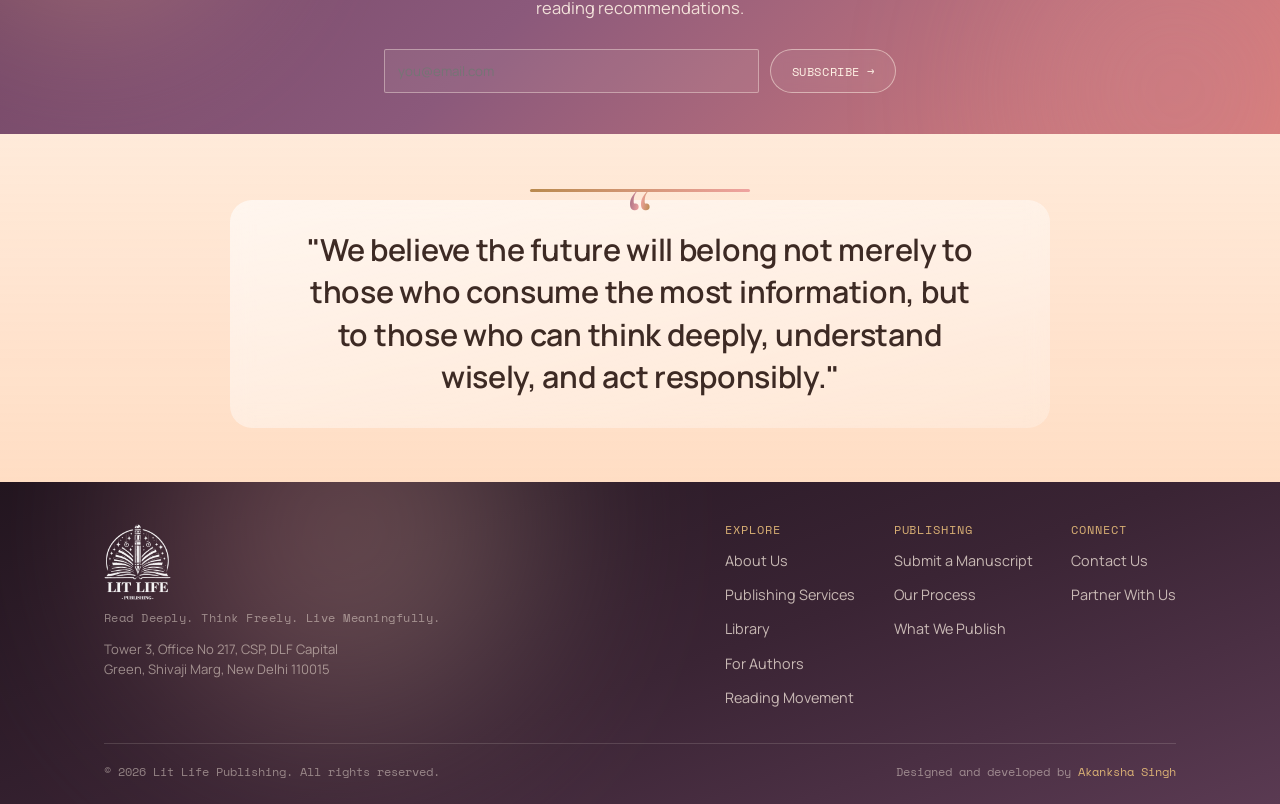
==== commit aa9122cd: "Update index.html" ====
--- a/index.html
+++ b/index.html
@@ -30,7 +30,7 @@
   <div class="launch-popup" role="dialog" aria-modal="true" aria-labelledby="launchPopupTitle">
     <button class="launch-popup-close" id="launchPopupClose" aria-label="Close">&times;</button>
     <div class="launch-popup-cover">
-      <img src="img.jpeg" alt="The Heart of Healthcare Leadership cover">
+      <img src="img.jpeg" alt="Pink Prescription">
     </div>
     <div class="launch-popup-body">
       <span class="eyebrow">New Book Launched</span>
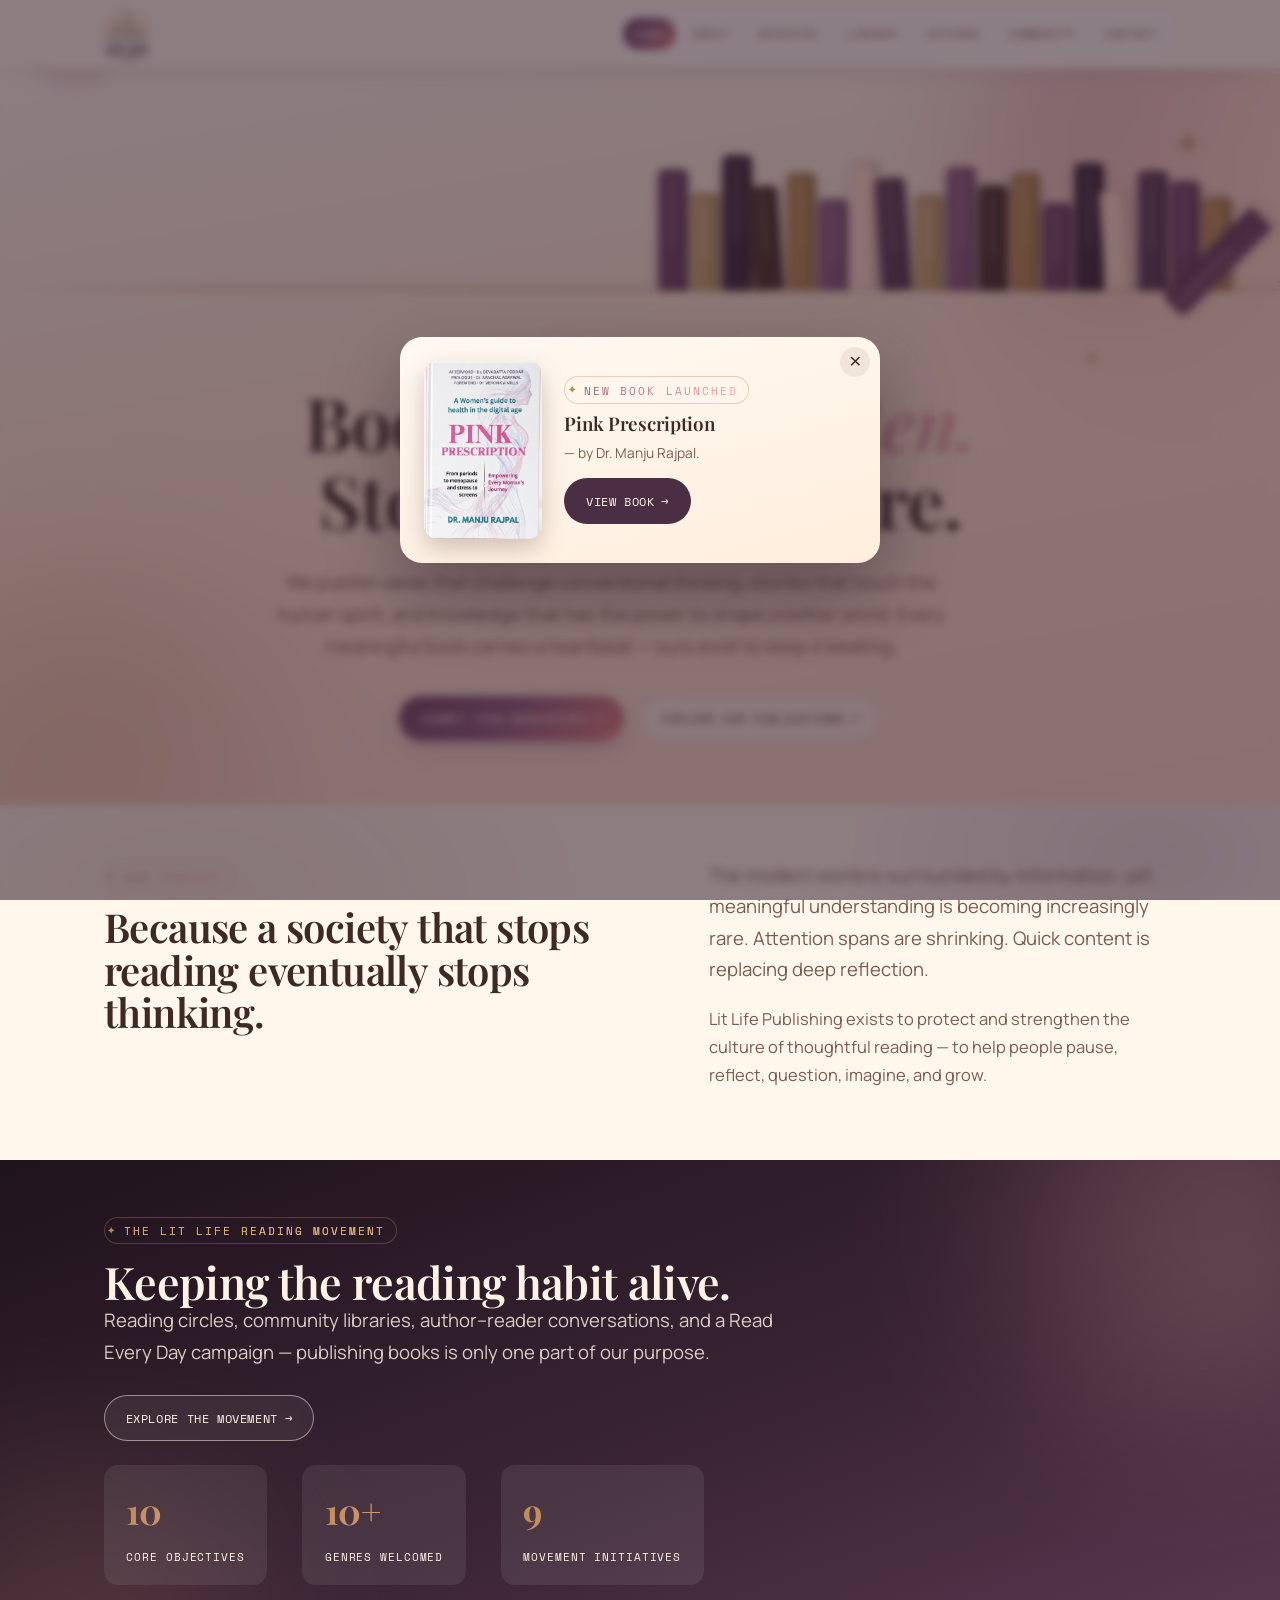
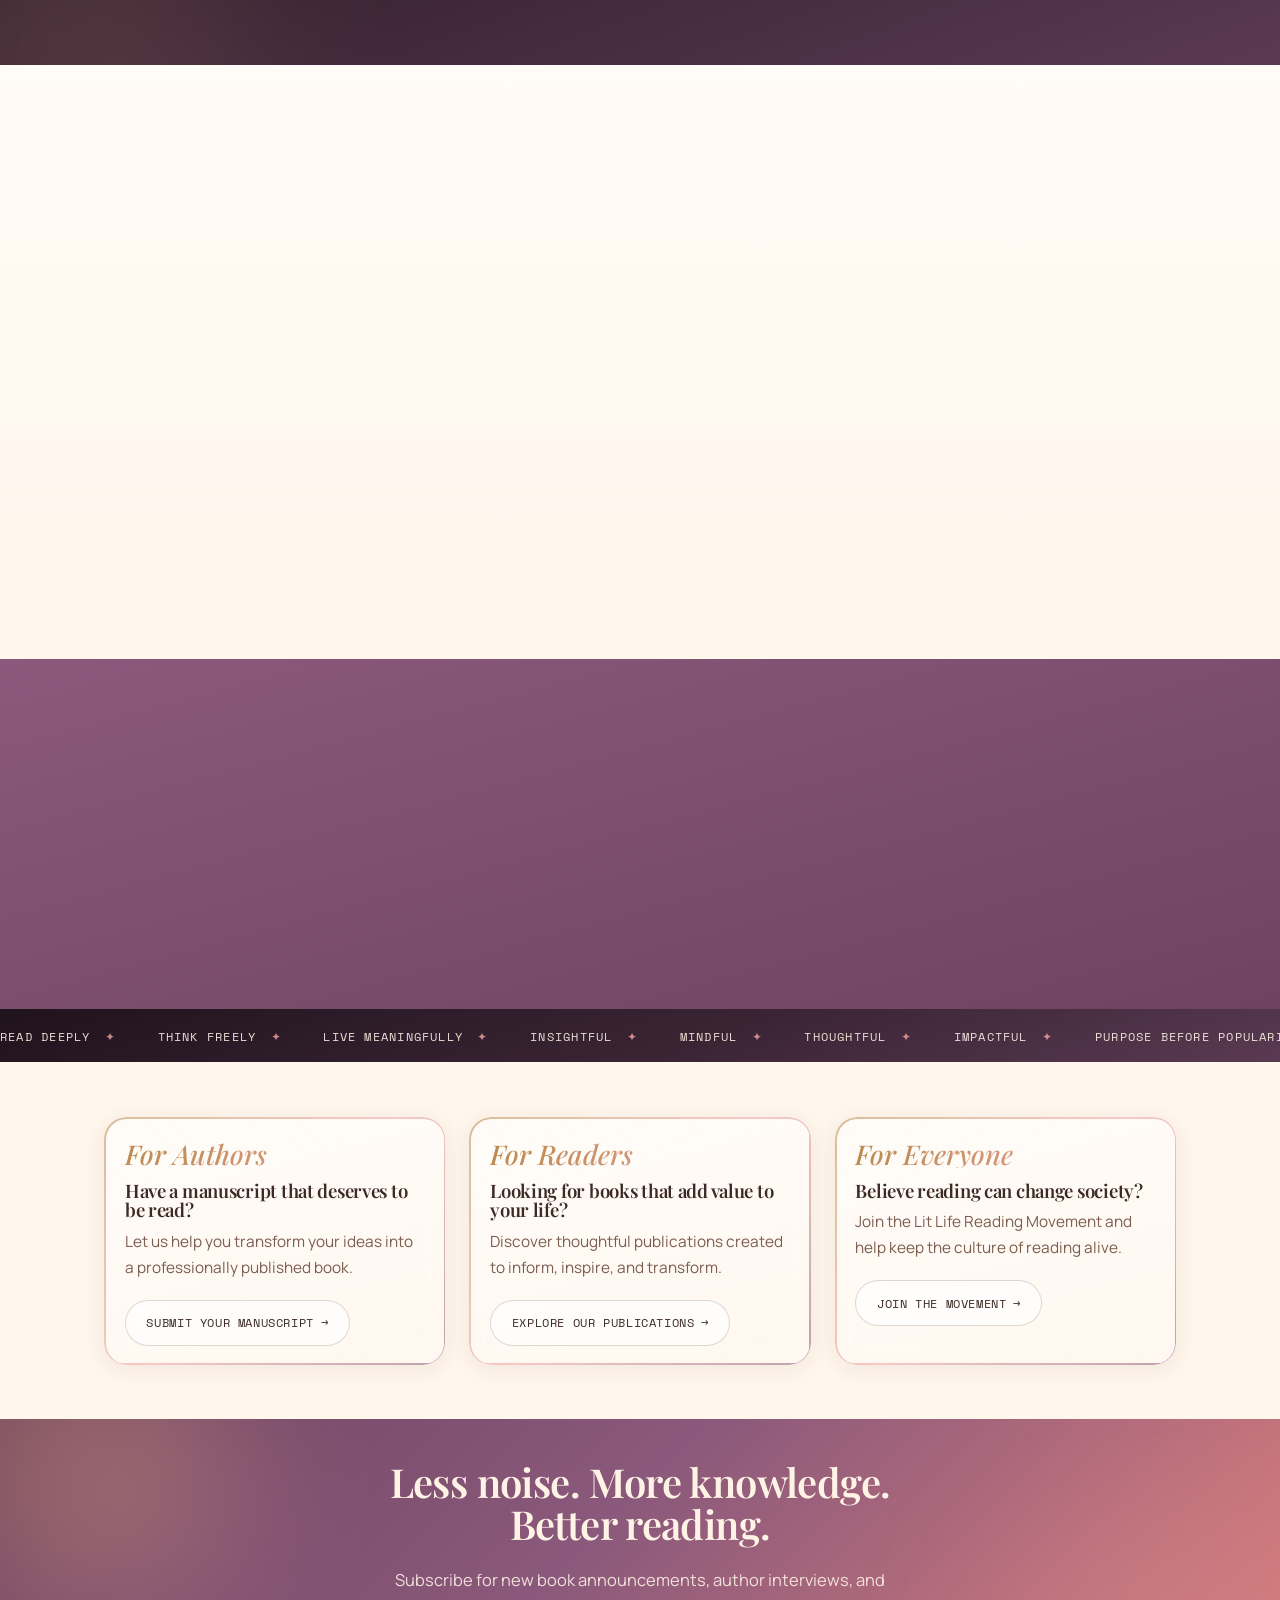
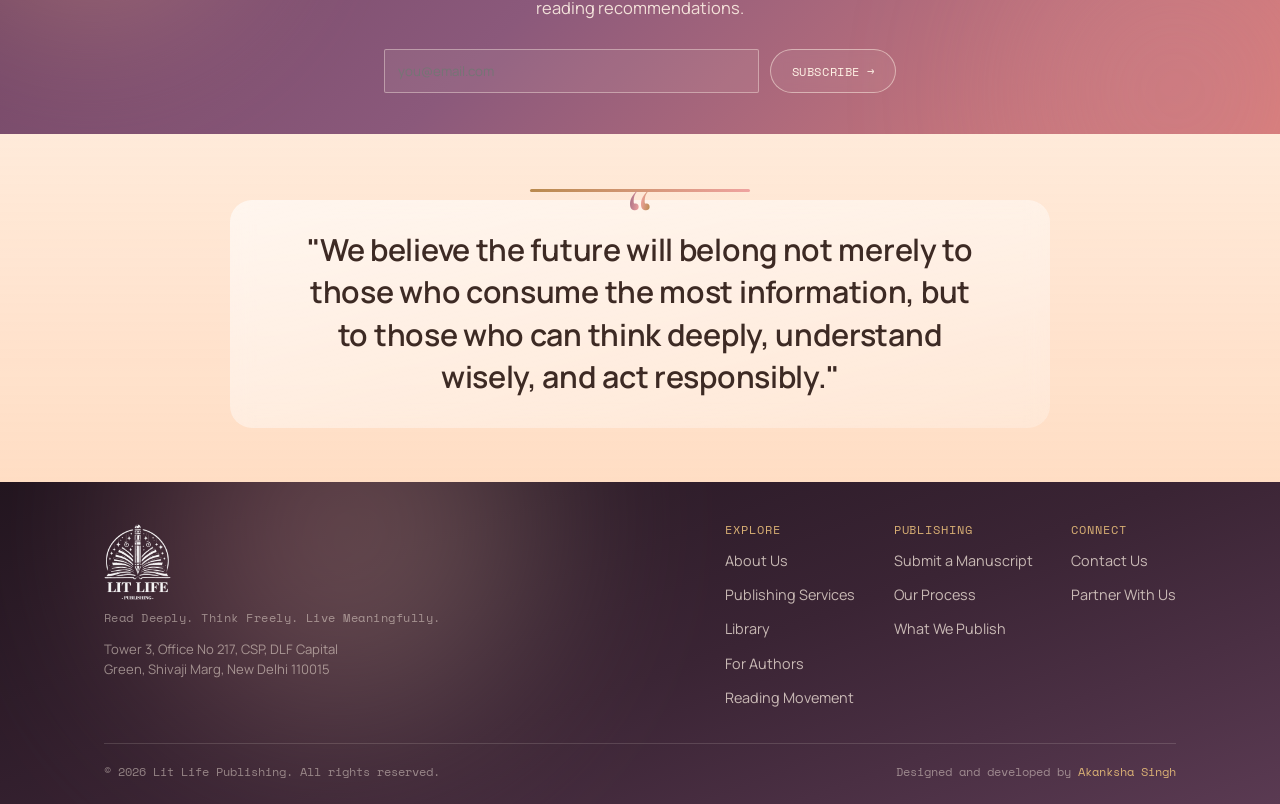
==== commit 28099321: "Change alt text for book image in popup Updated image alt text for better accessibility." ====
--- a/index.html
+++ b/index.html
@@ -30,7 +30,7 @@
   <div class="launch-popup" role="dialog" aria-modal="true" aria-labelledby="launchPopupTitle">
     <button class="launch-popup-close" id="launchPopupClose" aria-label="Close">&times;</button>
     <div class="launch-popup-cover">
-      <img src="img.jpeg" alt="Pink Prescription">
+      <img src="img.jpeg" alt="The Heart of Healthcare Leadership cover">
     </div>
     <div class="launch-popup-body">
       <span class="eyebrow">New Book Launched</span>
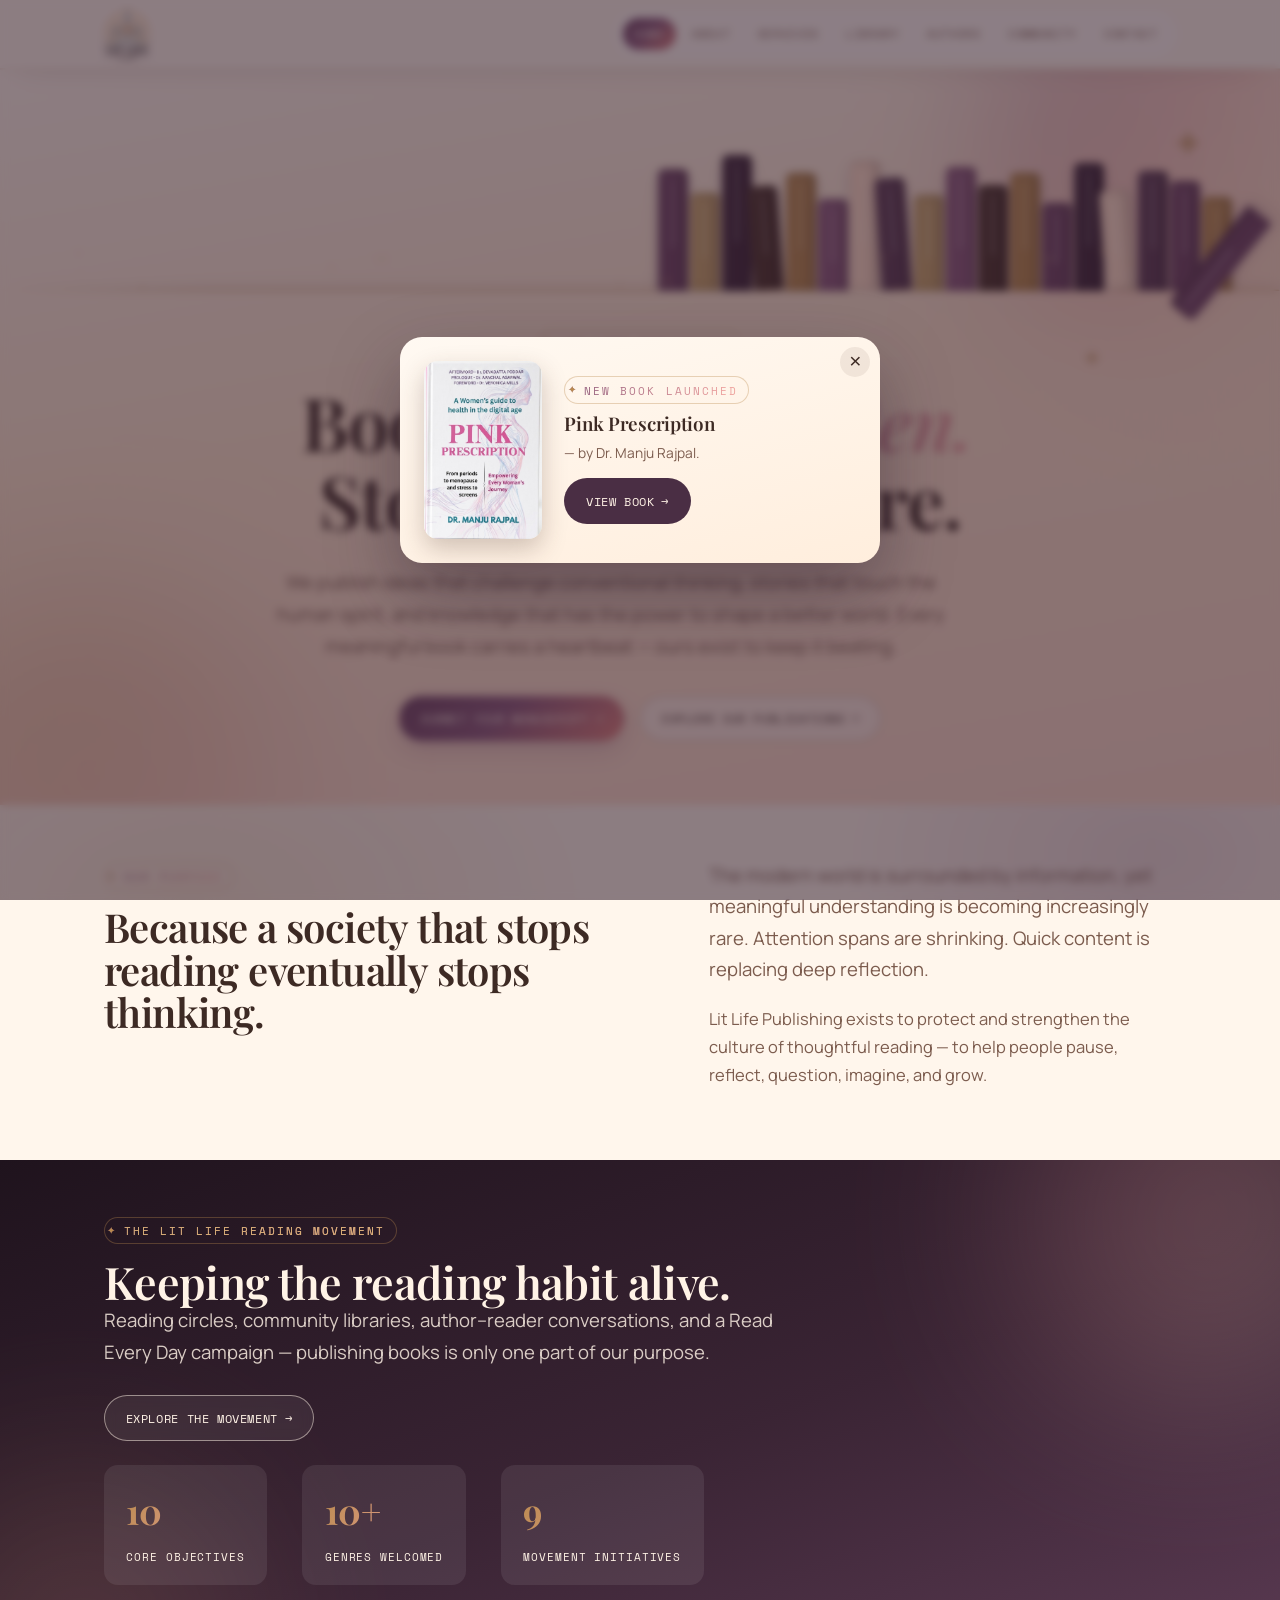
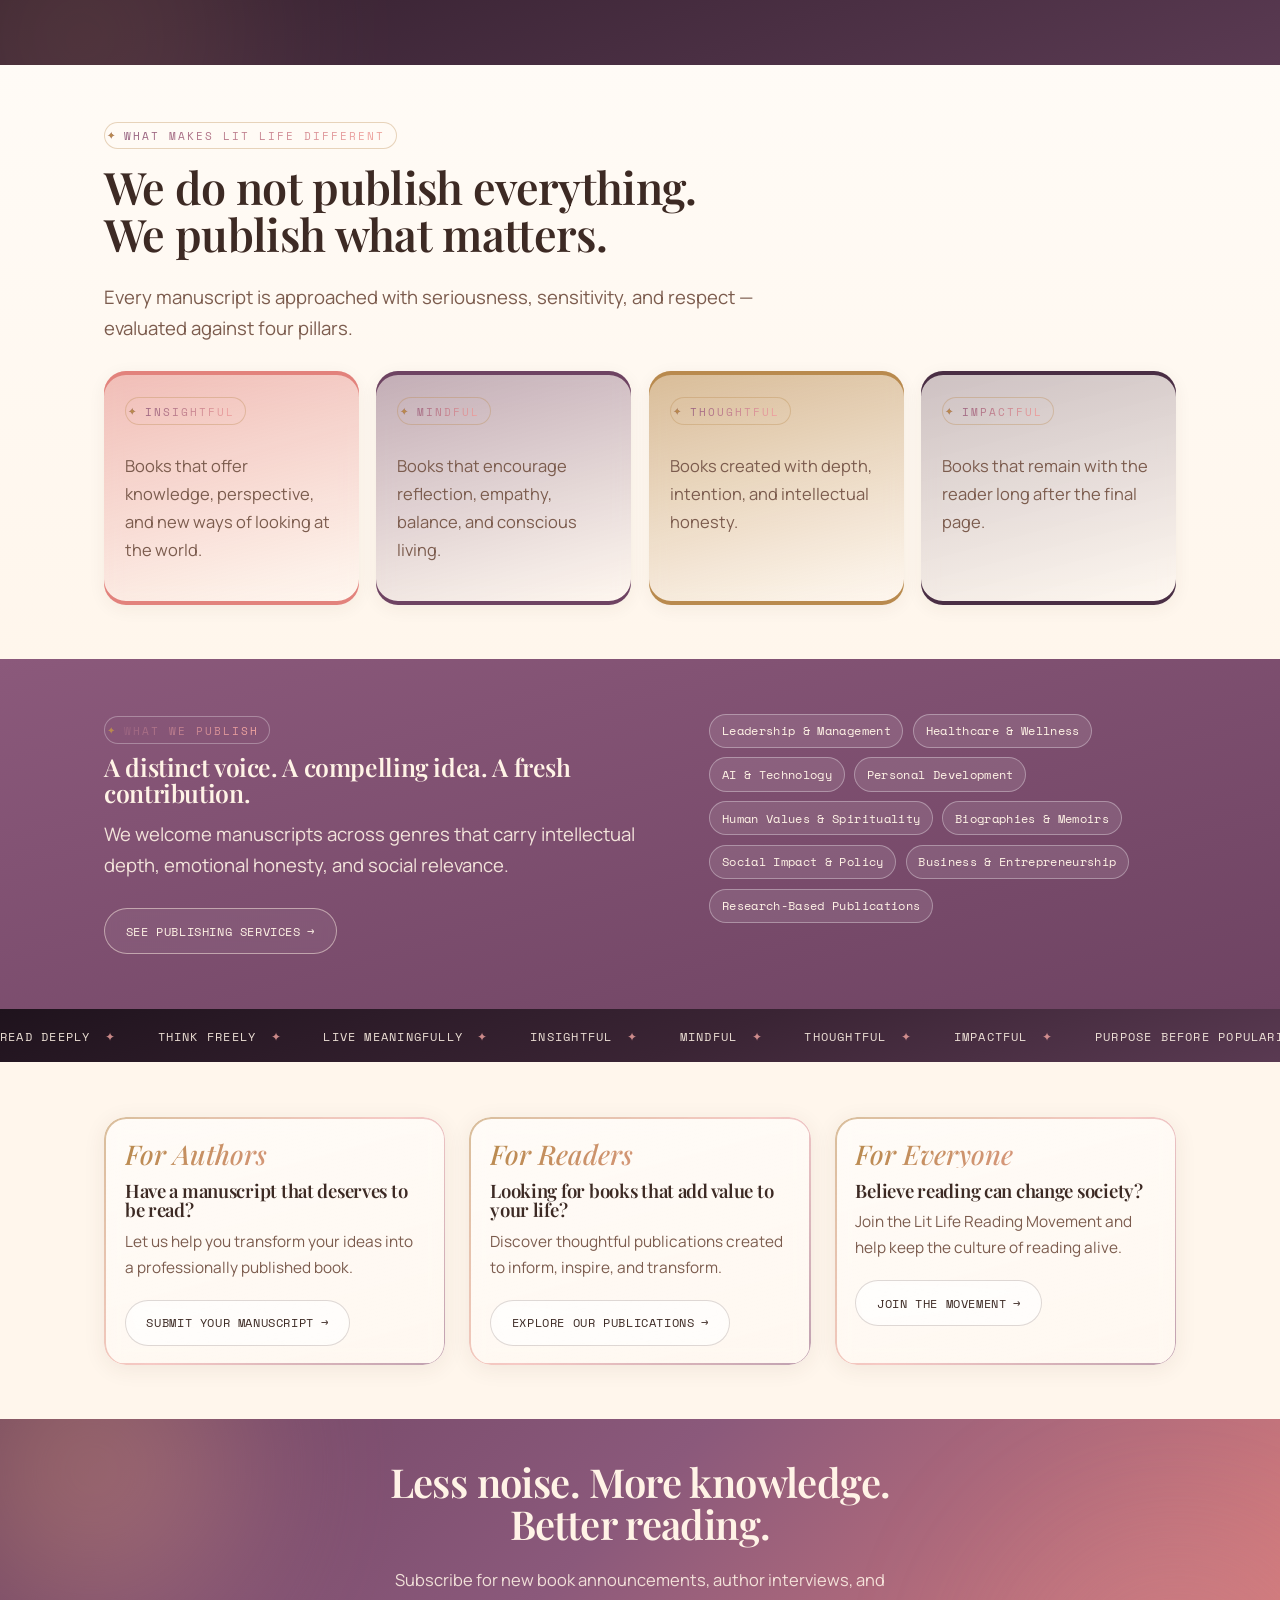
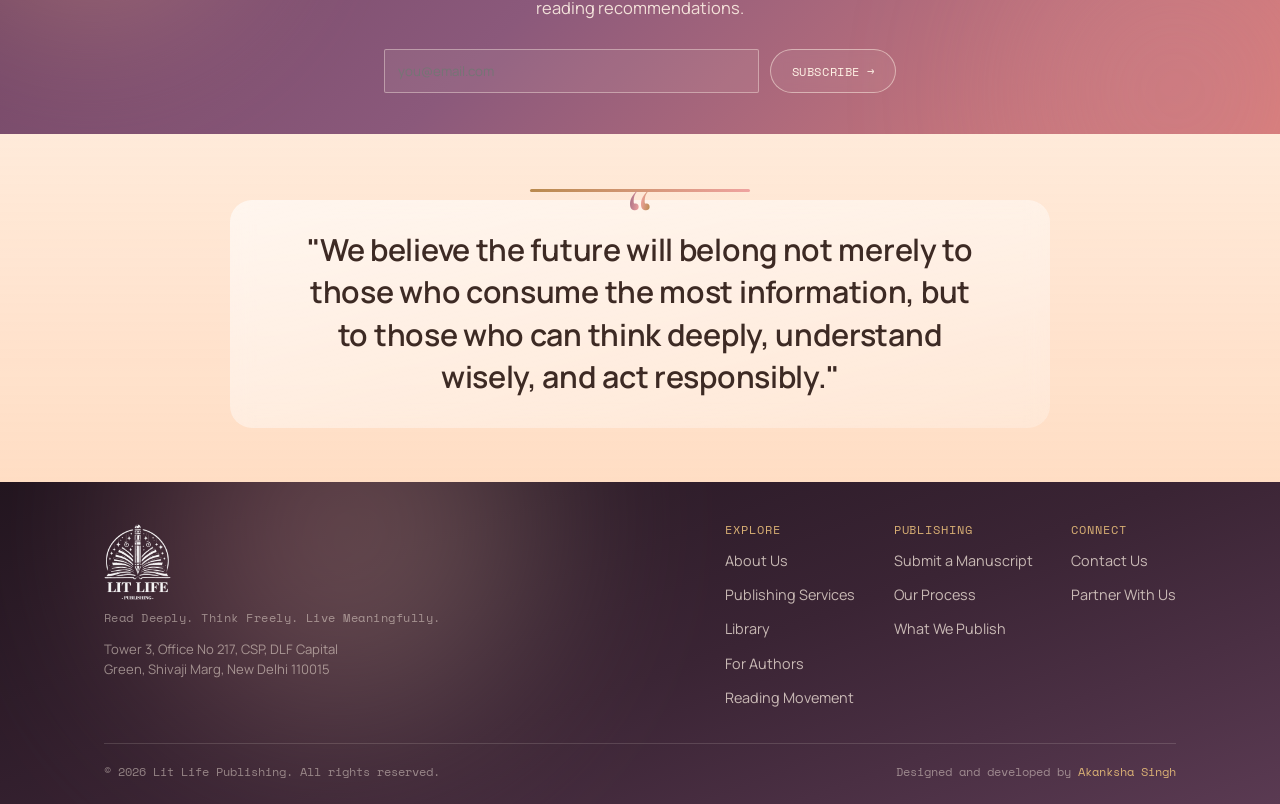
==== commit 6e432333: "Add files via upload" ====
--- a/index.html
+++ b/index.html
@@ -3,19 +3,66 @@
 <head>
 <meta charset="UTF-8">
 <meta name="viewport" content="width=device-width, initial-scale=1.0">
-<title>Lit Life Publishing — Read Deeply. Think Freely. Live Meaningfully.</title>
-<meta name="description" content="Lit Life Publishing is a publishing house for books that carry intellectual depth, emotional honesty, and lasting value. Submit a manuscript or explore our titles.">
+<title>Lit Life Publishing | Book Publisher in New Delhi, India</title>
+<meta name="description" content="Lit Life Publishing is a New Delhi publishing house for books of intellectual depth and lasting value. Submit your manuscript or explore our titles.">
+<meta name="robots" content="index, follow, max-image-preview:large">
+<link rel="canonical" href="https://lit-life-publications.vercel.app/">
+<meta property="og:type" content="website">
+<meta property="og:site_name" content="Lit Life Publishing">
+<meta property="og:locale" content="en_IN">
+<meta property="og:title" content="Lit Life Publishing | Book Publisher in New Delhi, India">
+<meta property="og:description" content="Lit Life Publishing is a New Delhi publishing house for books of intellectual depth and lasting value. Submit your manuscript or explore our titles.">
+<meta property="og:url" content="https://lit-life-publications.vercel.app/">
+<meta property="og:image" content="https://lit-life-publications.vercel.app/og-image.png">
+<meta property="og:image:width" content="1200">
+<meta property="og:image:height" content="630">
+<meta name="twitter:card" content="summary_large_image">
+<meta name="twitter:title" content="Lit Life Publishing | Book Publisher in New Delhi, India">
+<meta name="twitter:description" content="Lit Life Publishing is a New Delhi publishing house for books of intellectual depth and lasting value. Submit your manuscript or explore our titles.">
+<meta name="twitter:image" content="https://lit-life-publications.vercel.app/og-image.png">
 <link rel="stylesheet" href="style.css">
 <link rel="icon" type="image/png" href="logo.png">
+<link rel="apple-touch-icon" href="logo.png">
+<script type="application/ld+json">
+{
+ "@context": "https://schema.org",
+ "@graph": [
+  {
+   "@type": "Organization",
+   "@id": "https://lit-life-publications.vercel.app/#org",
+   "name": "Lit Life Publishing",
+   "url": "https://lit-life-publications.vercel.app/",
+   "logo": "https://lit-life-publications.vercel.app/logo.png",
+   "email": "info.litlifepublishing@gmail.com",
+   "slogan": "Read Deeply. Think Freely. Live Meaningfully.",
+   "address": {
+    "@type": "PostalAddress",
+    "streetAddress": "Tower 3, Office No 217, CSP, DLF Capital Green, Shivaji Marg",
+    "addressLocality": "New Delhi",
+    "postalCode": "110015",
+    "addressCountry": "IN"
+   }
+  },
+  {
+   "@type": "WebSite",
+   "name": "Lit Life Publishing",
+   "url": "https://lit-life-publications.vercel.app/",
+   "publisher": {
+    "@id": "https://lit-life-publications.vercel.app/#org"
+   }
+  }
+ ]
+}
+</script>
 </head>
 <body>
 
 <nav class="site-nav">
   <div class="nav-row">
-    <a href="index.html" class="brand" aria-label="Lit Life Publishing — home"><img src="logo.png" alt="Lit Life Publishing" class="brand-logo"></a>
+    <a href="/" class="brand" aria-label="Lit Life Publishing — home"><img src="logo.png" alt="Lit Life Publishing" class="brand-logo" width="440" height="500"></a>
     <button class="nav-toggle" aria-expanded="false">Menu</button>
     <ul class="nav-links">
-     <li><a href="index.html">Home</a></li>
+     <li><a href="/">Home</a></li>
       <li><a href="about.html">About</a></li>
       <li><a href="services.html">Services</a></li>
       <li><a href="library.html">Library</a></li>
@@ -30,7 +77,7 @@
   <div class="launch-popup" role="dialog" aria-modal="true" aria-labelledby="launchPopupTitle">
     <button class="launch-popup-close" id="launchPopupClose" aria-label="Close">&times;</button>
     <div class="launch-popup-cover">
-      <img src="img.jpeg" alt="The Heart of Healthcare Leadership cover">
+      <img src="pink-prescription-cover.jpg" width="667" height="1003" alt="Pink Prescription by Dr. Manju Rajpal — book cover">
     </div>
     <div class="launch-popup-body">
       <span class="eyebrow">New Book Launched</span>
@@ -144,7 +191,7 @@
         <span class="eyebrow" style="color:var(--brass-light);">The Lit Life Reading Movement</span>
         <h2>Keeping the reading habit alive.</h2>
         <p class="lede">Reading circles, community libraries, author–reader conversations, and a Read Every Day campaign — publishing books is only one part of our purpose.</p>
-        <a href="readers.html" class="btn btn-ghost-light" style="margin-top:0.5rem;">Explore the Movement</a>
+        <a href="community.html" class="btn btn-ghost-light" style="margin-top:0.5rem;">Explore the Movement</a>
       </div>
       <div class="stat-row">
         <div class="stat"><b>10</b><span>Core Objectives</span></div>
@@ -239,7 +286,7 @@
         <span class="num">For Everyone</span>
         <h3>Believe reading can change society?</h3>
         <p>Join the Lit Life Reading Movement and help keep the culture of reading alive.</p>
-        <a href="readers.html" class="btn" style="margin-top:1.2rem;">Join the Movement</a>
+        <a href="community.html" class="btn" style="margin-top:1.2rem;">Join the Movement</a>
       </div>
     </div>
   </div>
@@ -271,7 +318,7 @@
   <div class="container">
     <div class="footer-top">
       <div>
-        <img src="logo.png" alt="Lit Life Publishing" class="footer-brand-logo">
+        <img src="logo.png" alt="Lit Life Publishing" class="footer-brand-logo" width="440" height="500">
         <p class="footer-tag">Read Deeply. Think Freely. Live Meaningfully.</p>
         <p class="footer-address">Tower 3, Office No 217, CSP, DLF Capital Green, Shivaji Marg, New Delhi 110015</p>
       </div>
@@ -283,7 +330,7 @@
             <li><a href="services.html">Publishing Services</a></li>
             <li><a href="library.html">Library</a></li>
             <li><a href="authors.html">For Authors</a></li>
-            <li><a href="readers.html">Reading Movement</a></li>
+            <li><a href="community.html">Reading Movement</a></li>
           </ul>
         </div>
         <div class="footer-col">
@@ -305,7 +352,7 @@
     </div>
     <div class="footer-bottom">
       <span>© 2026 Lit Life Publishing. All rights reserved.</span>
-      <span>Designed and developed by <a href="https://portfolio-zeta-six-towxatix7g.vercel.app/" target="_blank" rel="noopener">Akanksha Singh</a></span>
+      <span>Designed and developed by <a href="https://www.linkedin.com/in/akankshasingh65/" target="_blank" rel="noopener">Akanksha Singh</a></span>
     </div>
   </div>
 </footer>
--- a/style.css
+++ b/style.css
@@ -368,12 +368,15 @@
   font-size: clamp(2.7rem, 5.8vw, 4.6rem);
   margin: 0.34em 0 0.4em;
 }
-.hero-copy h1 .line{ display:block; overflow:hidden; }
+.hero-copy h1 .line{ display:block; overflow:hidden; padding-bottom:0.22em; margin-bottom:-0.22em; }
 .hero-copy h1 .line span{ display:block; opacity:0; transform: translateY(110%); animation: lineUp .8s var(--ease) forwards; }
 .hero-copy h1 .line:nth-child(1) span{ animation-delay: .28s; }
 .hero-copy h1 .line:nth-child(2) span{ animation-delay: .42s; }
 .hero-copy h1 em{
   font-style: italic;
+  display: inline-block;
+  padding: 0 0.08em 0.22em 0;
+  margin-bottom: -0.22em;
   background: var(--grad-text);
   background-size: 220% auto;
   -webkit-background-clip: text; background-clip: text; color: transparent;
@@ -926,4 +929,5 @@
   padding: 0.42em 0.9em 0.42em 1em;
   box-shadow: 0 6px 14px rgba(73,49,41,0.32);
   clip-path: polygon(0 0, 100% 0, 100% 100%, 8px 100%, 0 70%);
-}+}
+.sr-only{ position:absolute; width:1px; height:1px; padding:0; margin:-1px; overflow:hidden; clip:rect(0,0,0,0); white-space:nowrap; border:0; }
